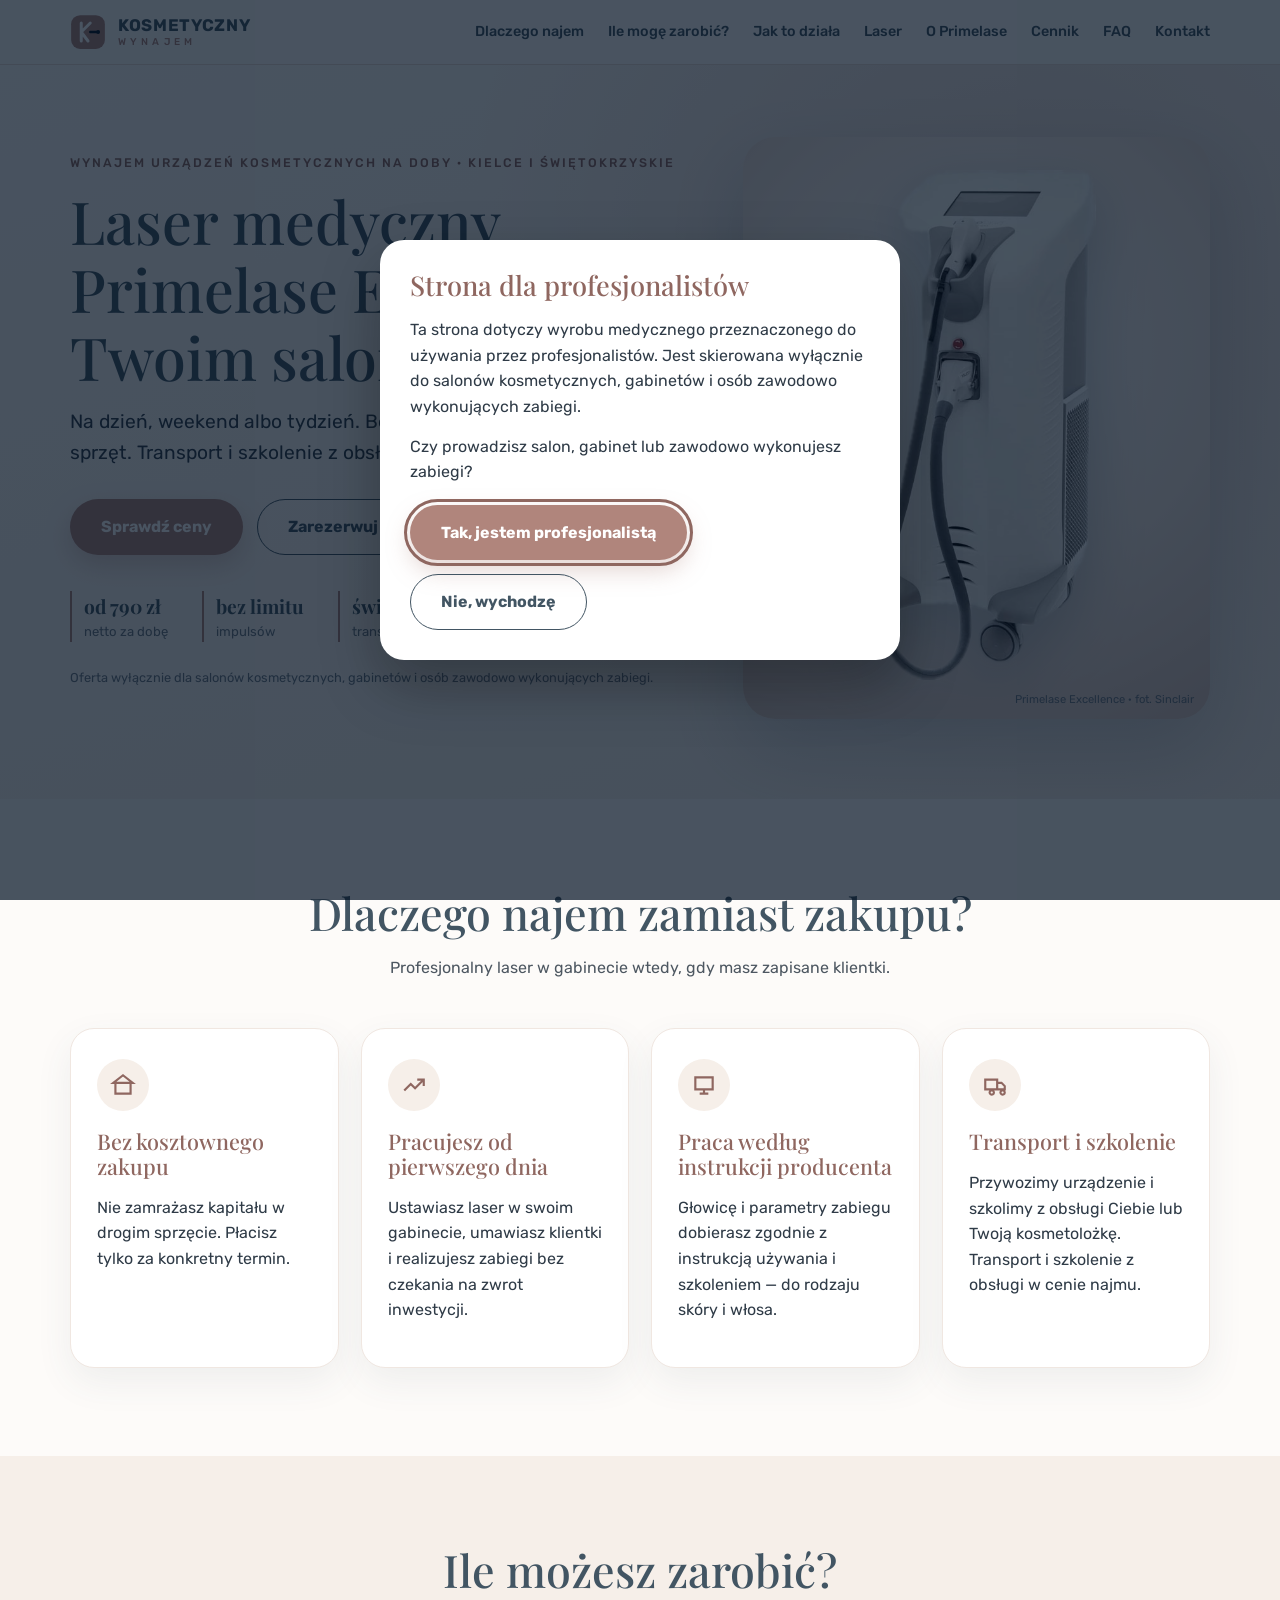
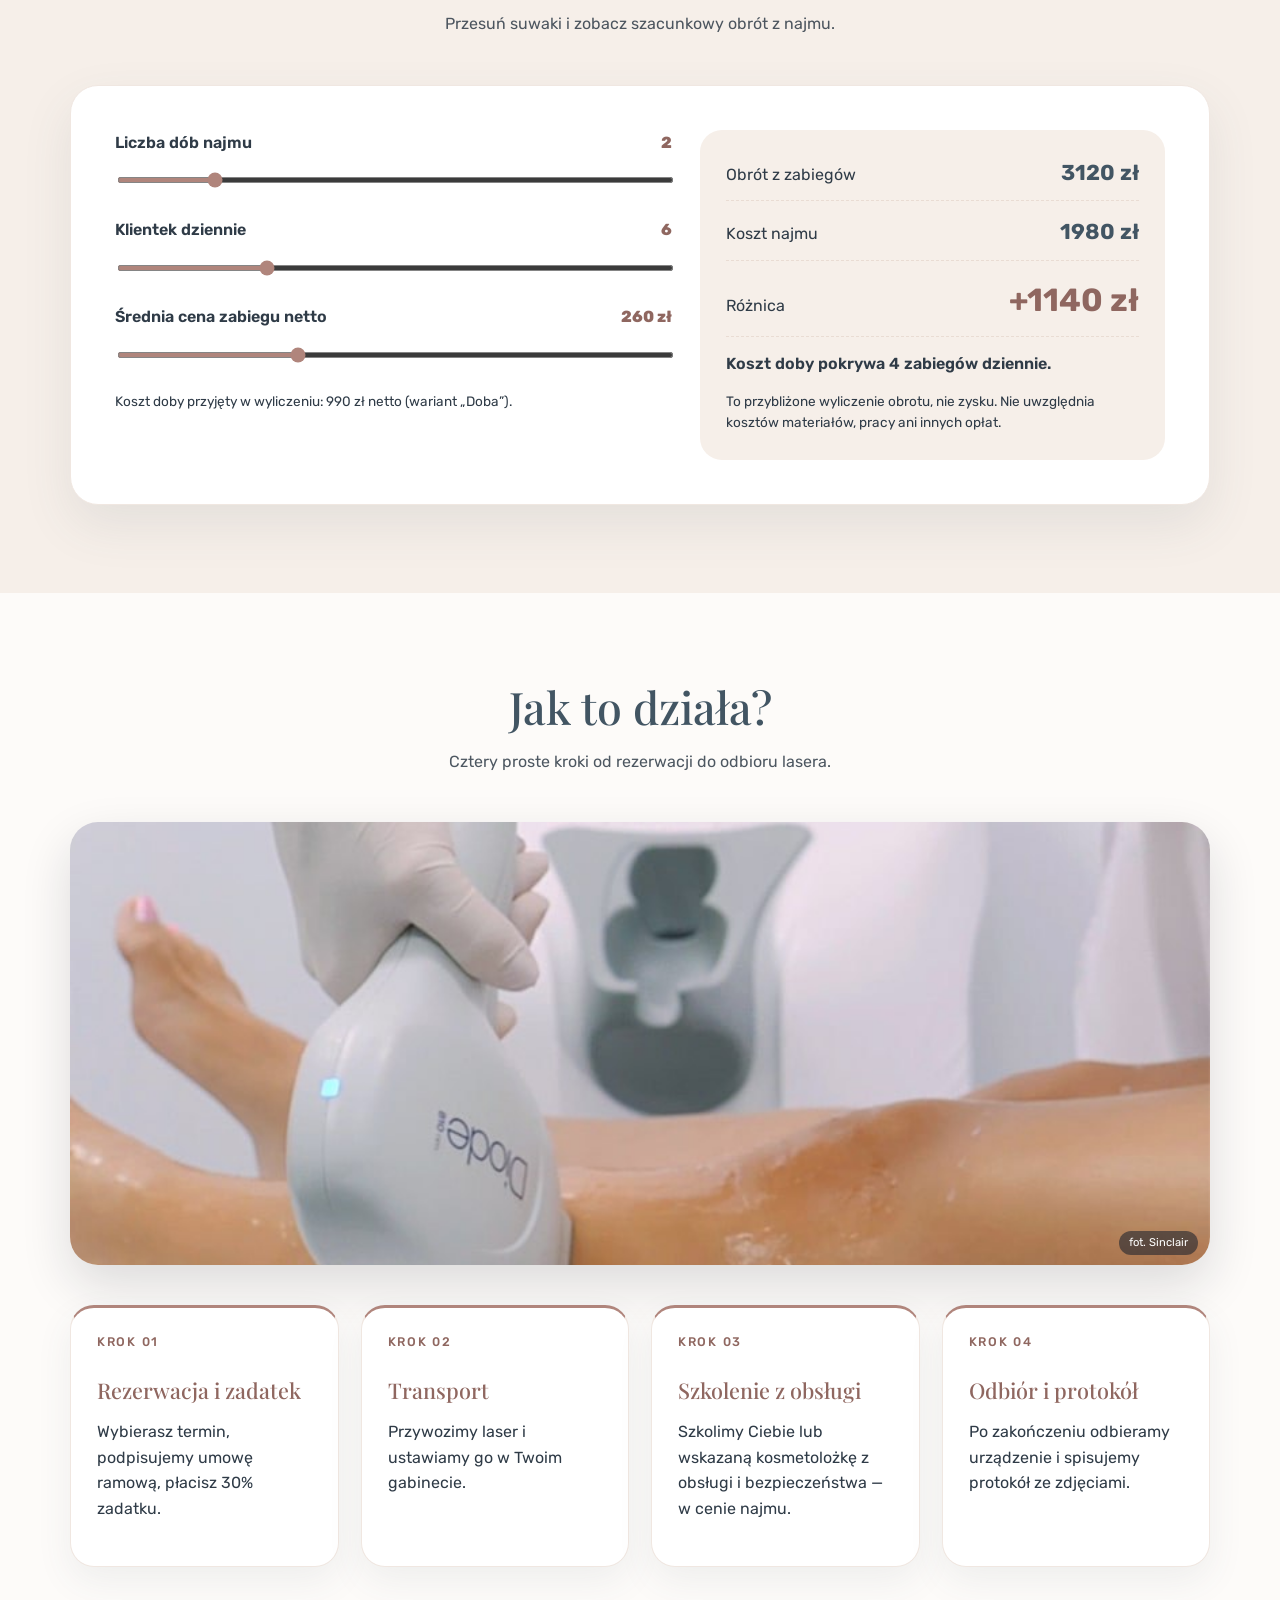
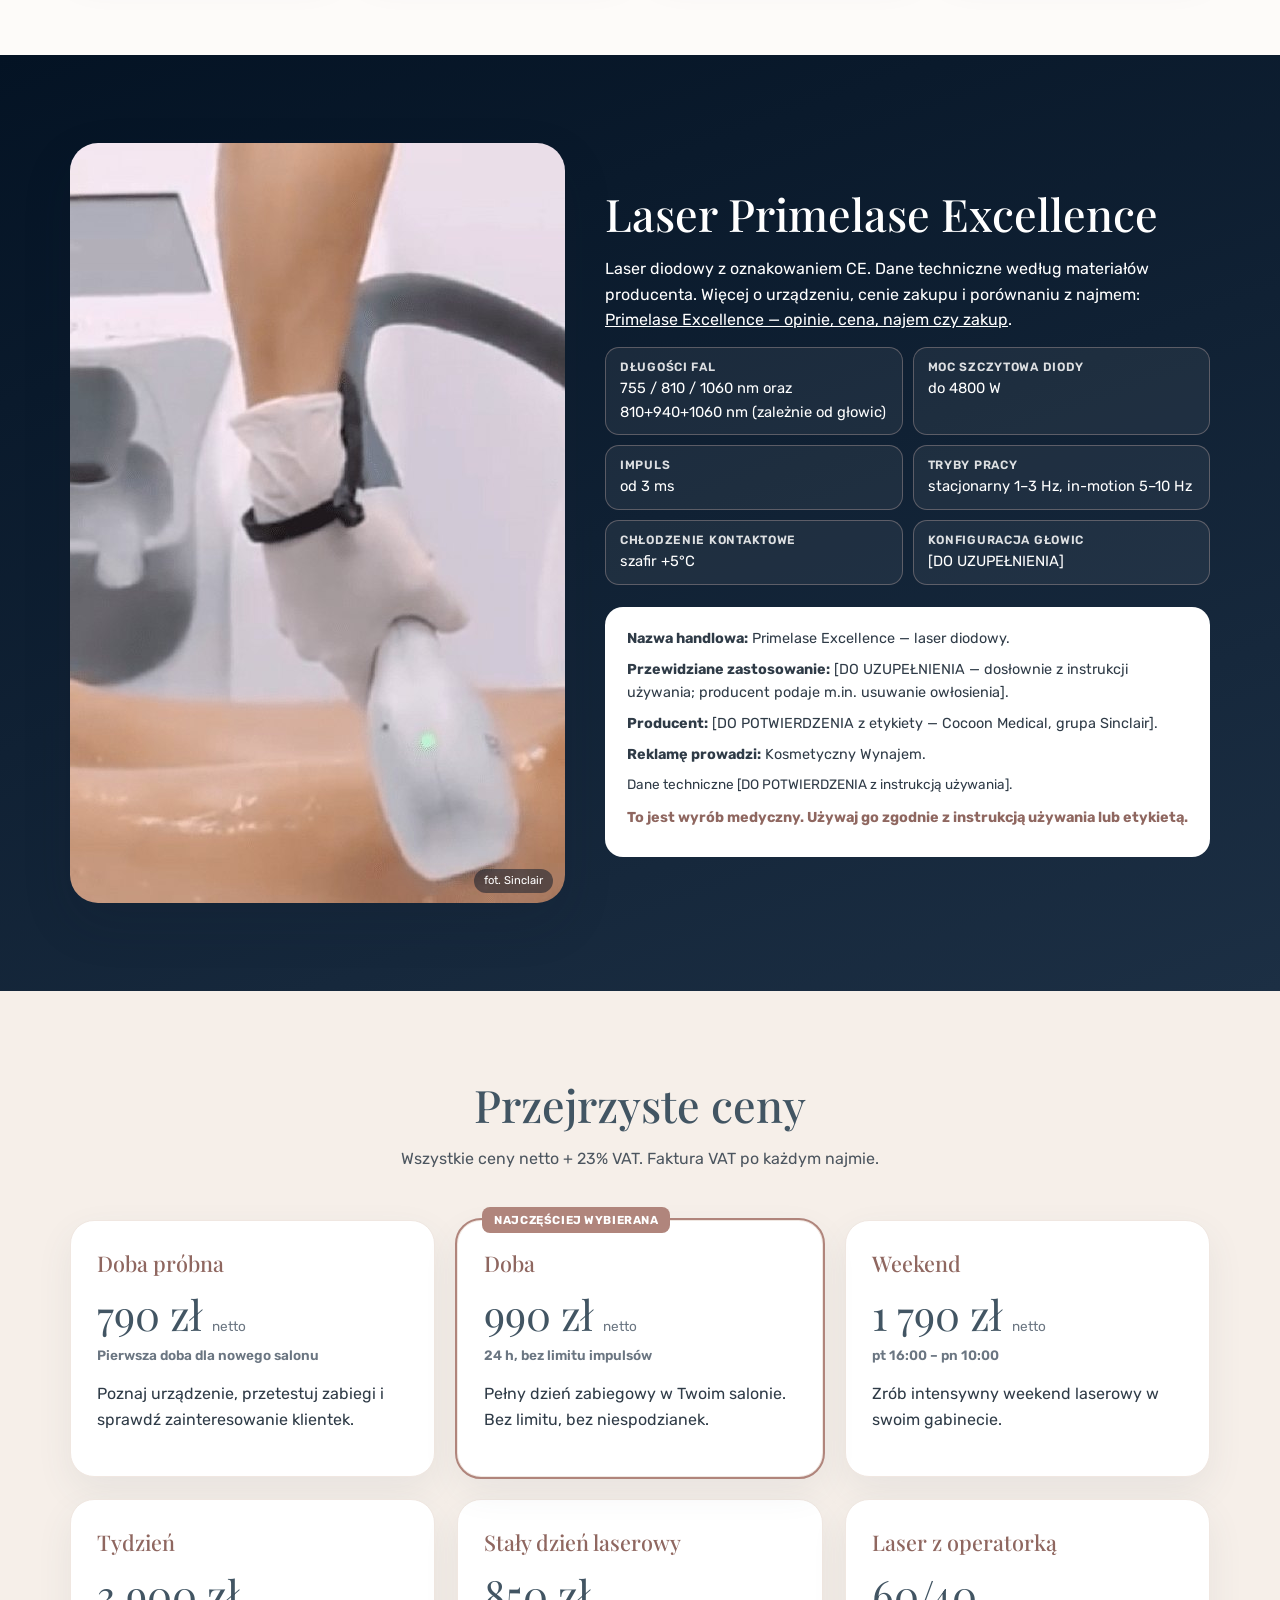
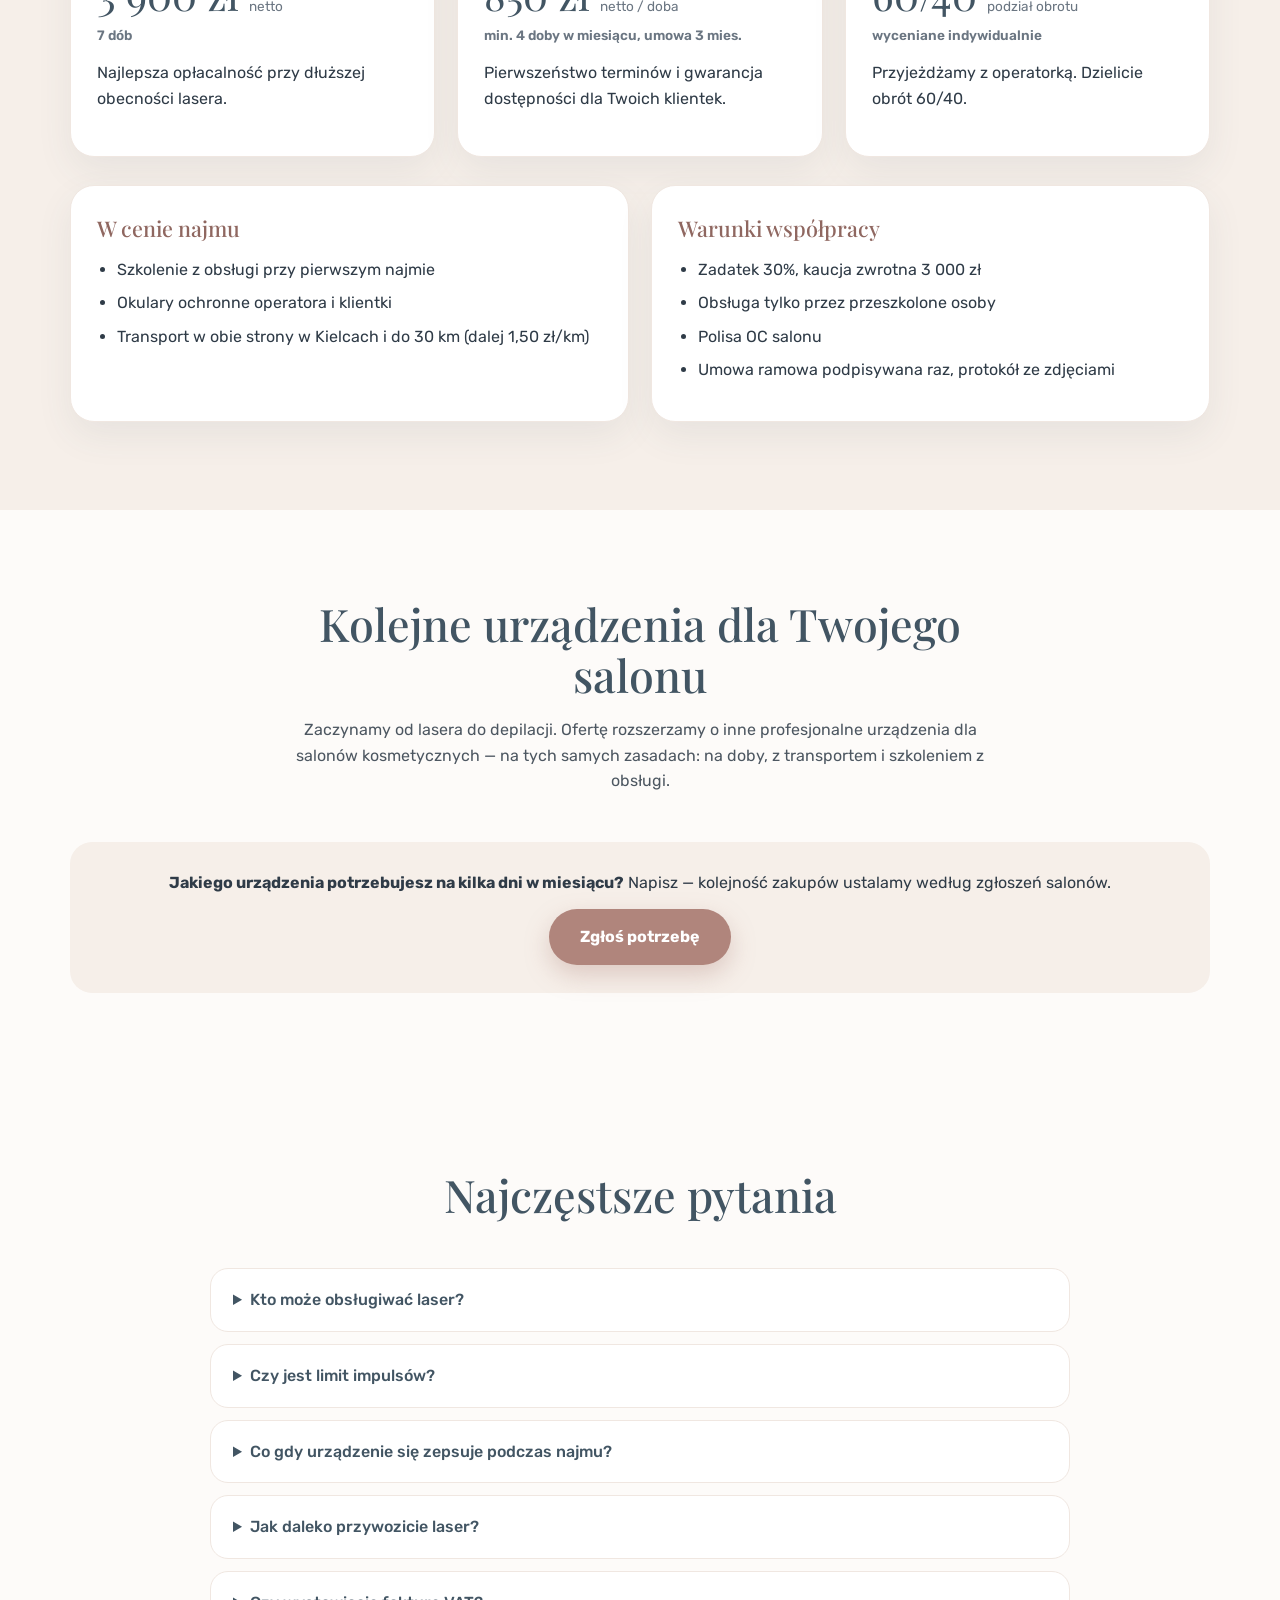
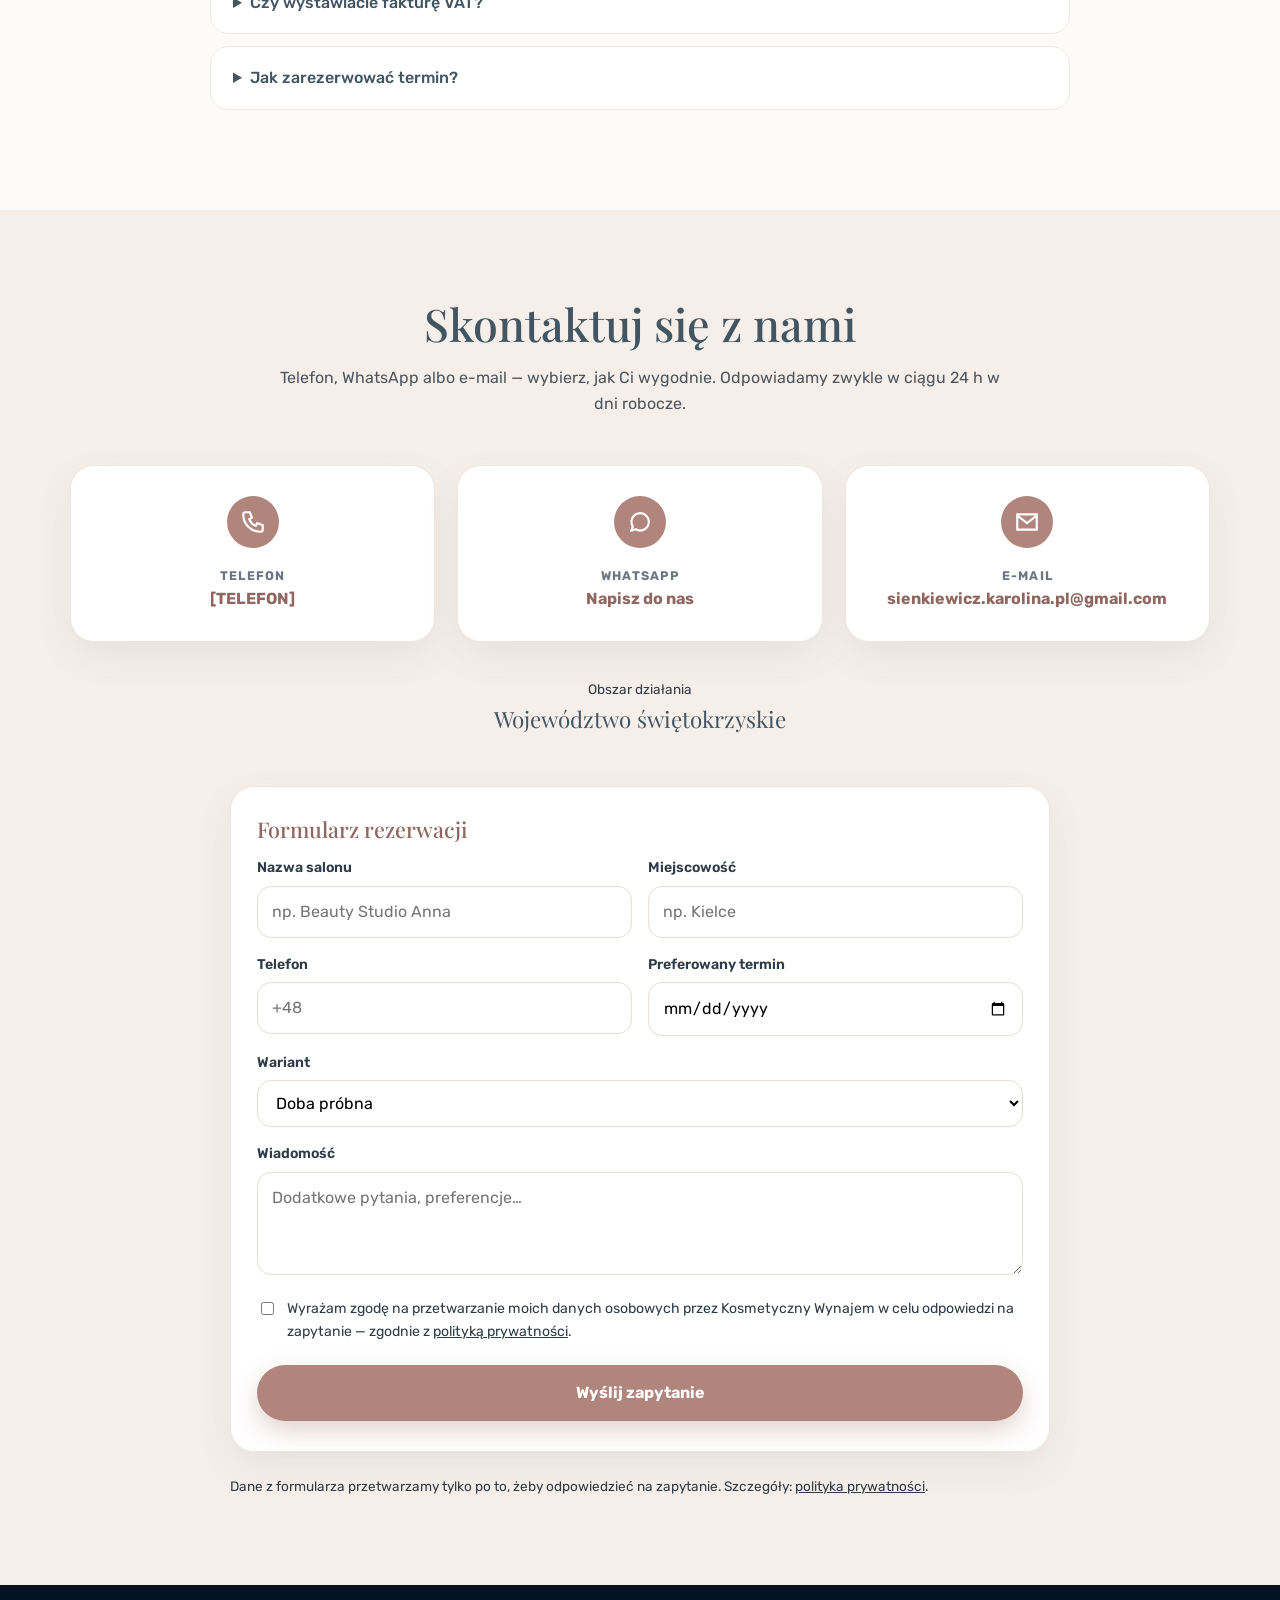
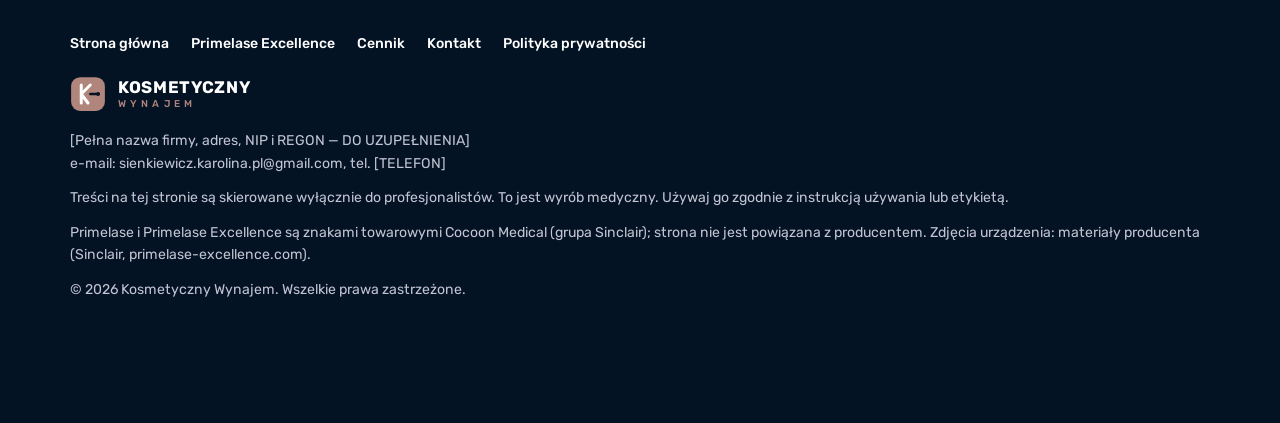
==== index.html @ 7aeb3af4 "Szata w palecie producenta (róż-taupe, łupek, granat, piasek), Playfair Display + Rubik, jasny nagłó" ====
<!doctype html>
<html lang="pl">
<head>
  <meta name="robots" content="noindex, nofollow">
  <meta charset="utf-8">
  <meta name="viewport" content="width=device-width, initial-scale=1">
  <title>Wynajem lasera do depilacji Kielce – Primelase Excellence na doby | Kosmetyczny Wynajem</title>
  <meta name="description" content="Wynajem lasera do depilacji Primelase Excellence dla salonów kosmetycznych i gabinetów. Oferta dla profesjonalistów. Transport i szkolenie z obsługi w cenie najmu.">
  <meta property="og:title" content="Kosmetyczny Wynajem – laser diodowy Primelase Excellence w Twoim salonie">
  <meta property="og:description" content="Najem na doby lasera diodowego Primelase Excellence dla salonów i gabinetów. Bez kosztownej inwestycji w sprzęt. Transport i szkolenie z obsługi w cenie najmu.">
  <meta property="og:type" content="website">
  <meta property="og:locale" content="pl_PL">
  <meta property="og:image" content="https://andrzejkawalec.github.io/luvene-laser-wzor/img/primelase-zabieg-nogi.jpg">
  <meta name="theme-color" content="#fdfbf9">
  <link rel="canonical" href="https://andrzejkawalec.github.io/luvene-laser-wzor/">
  <link rel="icon" href="favicon.svg" type="image/svg+xml">
  <link rel="manifest" href="manifest.webmanifest">
  <meta property="og:url" content="https://andrzejkawalec.github.io/luvene-laser-wzor/">
  <meta name="twitter:card" content="summary_large_image">
  <link rel="preconnect" href="https://fonts.googleapis.com">
  <link rel="preconnect" href="https://fonts.gstatic.com" crossorigin>
  <link href="https://fonts.googleapis.com/css2?family=Playfair+Display:wght@500;600&family=Rubik:wght@400;500;600&display=swap" rel="stylesheet" media="print" onload="this.media='all'">
  <noscript><link href="https://fonts.googleapis.com/css2?family=Playfair+Display:wght@500;600&family=Rubik:wght@400;500;600&display=swap" rel="stylesheet"></noscript>
  <link rel="preload" as="image" href="img/primelase-urzadzenie.webp" fetchpriority="high">
  <script type="application/ld+json">
  {
    "@context": "https://schema.org",
    "@graph": [
      {
        "@type": "LocalBusiness",
        "@id": "https://andrzejkawalec.github.io/luvene-laser-wzor/#firma",
        "name": "Kosmetyczny Wynajem",
        "description": "Wynajem na doby profesjonalnych urządzeń dla salonów kosmetycznych: laser diodowy Primelase Excellence. Transport i szkolenie z obsługi w cenie najmu.",
        "email": "sienkiewicz.karolina.pl@gmail.com",
        "telephone": "+48 [TELEFON]",
        "areaServed": [{"@type": "AdministrativeArea", "name": "województwo świętokrzyskie"}, {"@type": "City", "name": "Kielce"}],
        "priceRange": "790–3900 zł netto",
        "url": "https://andrzejkawalec.github.io/luvene-laser-wzor/"
      },
      {
        "@type": "FAQPage",
        "mainEntity": [
          {"@type": "Question", "name": "Kto może obsługiwać laser?", "acceptedAnswer": {"@type": "Answer", "text": "Laser obsługują wyłącznie osoby przeszkolone, zgodnie z wymaganiami instrukcji używania producenta. Szkolenie z obsługi zapewniamy w cenie najmu."}},
          {"@type": "Question", "name": "Czy jest limit impulsów?", "acceptedAnswer": {"@type": "Answer", "text": "Nie. Doba i tydzień to najem bez limitu impulsów."}},
          {"@type": "Question", "name": "Jak daleko przywozicie laser?", "acceptedAnswer": {"@type": "Answer", "text": "Działamy w całym województwie świętokrzyskim. Transport w Kielcach i do 30 km jest w cenie, dalej doliczamy 1,50 zł/km."}},
          {"@type": "Question", "name": "Czy wystawiacie fakturę VAT?", "acceptedAnswer": {"@type": "Answer", "text": "Tak, po każdym najmie wystawiamy fakturę VAT na dane salonu lub gabinetu."}}
        ]
      }
    ]
  }
  </script>
  <link rel="stylesheet" href="styles.css">
</head>
<body>
<a class="skip-link" href="#start">Przejdź do treści</a>
<div class="bramka" id="bramka" role="dialog" aria-modal="true" aria-labelledby="bramka-tytul">
  <div class="bramka-okno">
    <h2 id="bramka-tytul">Strona dla profesjonalistów</h2>
    <p>Ta strona dotyczy wyrobu medycznego przeznaczonego do używania przez profesjonalistów. Jest skierowana wyłącznie do salonów kosmetycznych, gabinetów i osób zawodowo wykonujących zabiegi.</p>
    <p>Czy prowadzisz salon, gabinet lub zawodowo wykonujesz zabiegi?</p>
    <div class="przyciski" style="justify-content:flex-start; margin-top:20px;">
      <button type="button" class="btn btn-roz" id="bramka-tak">Tak, jestem profesjonalistą</button>
      <a class="btn btn-kontur" href="https://www.google.pl/">Nie, wychodzę</a>
    </div>
  </div>
</div>

<svg width="0" height="0" style="position:absolute" aria-hidden="true">
  <symbol id="znak" viewBox="0 0 48 48"><rect x="1.5" y="1.5" width="45" height="45" rx="12" fill="#b0857c"/><path d="M15 12v24M15 24l12-12M15 24l9 12" fill="none" stroke="#fff" stroke-width="4" stroke-linecap="round" stroke-linejoin="round"/><path d="M27 24h9" stroke="#041324" stroke-width="3.2" stroke-linecap="round"/><circle cx="37.5" cy="24" r="2.6" fill="#041324"/></symbol>
</svg>

<header>
  <div class="kontener nav">
    <a href="#start" class="logo"><svg><use href="#znak"/></svg><span class="logo-tekst">KOSMETYCZNY<small>WYNAJEM</small></span></a>
    <button class="menu-przycisk" type="button" aria-expanded="false" aria-controls="menu-glowne">Menu</button>
    <nav class="nav-linki" id="menu-glowne" aria-label="Menu główne">
      <a href="#dlaczego">Dlaczego najem</a>
      <a href="#kalkulator">Ile mogę zarobić?</a>
      <a href="#jak-dziala">Jak to działa</a>
      <a href="#urzadzenie">Laser</a>
      <a href="primelase-excellence.html">O Primelase</a>
      <a href="#cennik">Cennik</a>
      <a href="#faq">FAQ</a>
      <a href="#kontakt">Kontakt</a>
    </nav>
  </div>
</header>

<main>
  <!-- 1. HERO -->
  <section class="hero" id="start">
    <div class="kontener hero-uklad">
      <div>
        <p class="nadtytul">Wynajem urządzeń kosmetycznych na doby · Kielce i świętokrzyskie</p>
        <h1>Laser medyczny Primelase Excellence w Twoim salonie</h1>
        <p class="lead">Na dzień, weekend albo tydzień. Bez kosztownej inwestycji w sprzęt. Transport i szkolenie z obsługi w cenie najmu.</p>
        <div class="przyciski">
          <a href="#cennik" class="btn btn-bialy">Sprawdź ceny</a>
          <a href="#kontakt" class="btn btn-kontur">Zarezerwuj termin</a>
        </div>
        <ul class="hero-fakty">
          <li><strong>od 790 zł</strong>netto za dobę</li>
          <li><strong>bez limitu</strong>impulsów</li>
          <li><strong>świętokrzyskie</strong>transport w cenie</li>
        </ul>
        <p class="dla-kogo">Oferta wyłącznie dla salonów kosmetycznych, gabinetów i osób zawodowo wykonujących zabiegi.</p>
      </div>
      <figure class="hero-laser">
        <img src="img/primelase-urzadzenie.webp" alt="Laser diodowy Primelase Excellence — urządzenie z ekranem dotykowym i głowicą zabiegową" width="394" height="818" fetchpriority="high">
        <figcaption>Primelase Excellence · fot. Sinclair</figcaption>
      </figure>
    </div>
  </section>

  <!-- 2. DLACZEGO NAJEM -->
  <section id="dlaczego">
    <div class="kontener">
      <div class="naglowek-sekcji">
        <h2>Dlaczego najem zamiast zakupu?</h2>
        <p>Profesjonalny laser w gabinecie wtedy, gdy masz zapisane klientki.</p>
      </div>
      <div class="siatka siatka-4">
        <article class="kafel">
          <div class="ikona"><svg viewBox="0 0 24 24" fill="none" stroke="currentColor" stroke-width="2"><path d="M3 10h18M5 10V20h14V10M12 3 3 10h18Z"/></svg></div>
          <h3>Bez kosztownego zakupu</h3>
          <p>Nie zamrażasz kapitału w drogim sprzęcie. Płacisz tylko za konkretny termin.</p>
        </article>
        <article class="kafel">
          <div class="ikona"><svg viewBox="0 0 24 24" fill="none" stroke="currentColor" stroke-width="2"><path d="M3 17l6-6 4 4 8-8M15 7h6v6"/></svg></div>
          <h3>Pracujesz od pierwszego dnia</h3>
          <p>Ustawiasz laser w swoim gabinecie, umawiasz klientki i realizujesz zabiegi bez czekania na zwrot inwestycji.</p>
        </article>
        <article class="kafel">
          <div class="ikona"><svg viewBox="0 0 24 24" fill="none" stroke="currentColor" stroke-width="2"><path d="M4 5h16v11H4zM8 20h8M12 16v4"/></svg></div>
          <h3>Praca według instrukcji producenta</h3>
          <p>Głowicę i parametry zabiegu dobierasz zgodnie z instrukcją używania i szkoleniem — do rodzaju skóry i włosa.</p>
        </article>
        <article class="kafel">
          <div class="ikona"><svg viewBox="0 0 24 24" fill="none" stroke="currentColor" stroke-width="2"><path d="M3 7h11v9H3zM14 10h4l3 3v3h-7M7 19a2 2 0 1 0 0-.1M17 19a2 2 0 1 0 0-.1"/></svg></div>
          <h3>Transport i szkolenie</h3>
          <p>Przywozimy urządzenie i szkolimy z obsługi Ciebie lub Twoją kosmetolożkę. Transport i szkolenie z obsługi w cenie najmu.</p>
        </article>
      </div>
    </div>
  </section>

  <!-- 3. KALKULATOR -->
  <section class="roz-jasne" id="kalkulator">
    <div class="kontener">
      <div class="naglowek-sekcji">
        <h2>Ile możesz zarobić?</h2>
        <p>Przesuń suwaki i zobacz szacunkowy obrót z najmu.</p>
      </div>
      <div class="kalkulator">
        <div>
          <div class="suwak">
            <label for="dni">Liczba dób najmu <output id="dni-wartosc" for="dni">2</output></label>
            <input type="range" id="dni" min="1" max="7" step="1" value="2">
          </div>
          <div class="suwak">
            <label for="klientki">Klientek dziennie <output id="klientki-wartosc" for="klientki">6</output></label>
            <input type="range" id="klientki" min="1" max="20" step="1" value="6">
          </div>
          <div class="suwak">
            <label for="cena">Średnia cena zabiegu netto <output id="cena-wartosc" for="cena">259 zł</output></label>
            <input type="range" id="cena" min="100" max="600" step="10" value="260">
          </div>
          <p class="maly">Koszt doby przyjęty w wyliczeniu: 990 zł netto (wariant „Doba”).</p>
        </div>
        <div class="wyniki" aria-live="polite">
          <div class="wynik"><span>Obrót z zabiegów</span><strong id="w-obrot">—</strong></div>
          <div class="wynik"><span>Koszt najmu</span><strong id="w-koszt">—</strong></div>
          <div class="wynik wynik-glowny"><span>Różnica</span><strong id="w-roznica">—</strong></div>
          <p id="w-prog" style="font-weight:600; margin:0;"></p>
          <p class="maly" style="margin:0;">To przybliżone wyliczenie obrotu, nie zysku. Nie uwzględnia kosztów materiałów, pracy ani innych opłat.</p>
        </div>
      </div>
    </div>
  </section>

  <!-- 4. JAK TO DZIAŁA -->
  <section id="jak-dziala">
    <div class="kontener">
      <div class="naglowek-sekcji">
        <h2>Jak to działa?</h2>
        <p>Cztery proste kroki od rezerwacji do odbioru lasera.</p>
      </div>
      <figure class="zdjecie-pasek"><img src="img/primelase-glowica-nogi.jpg" alt="Głowica lasera Primelase Excellence podczas zabiegu na nodze" width="841" height="443" loading="lazy"><figcaption class="podpis">fot. Sinclair</figcaption></figure>
      <div class="siatka siatka-4">
        <div class="kafel krok"><span class="krok-nr">01</span><h3>Rezerwacja i zadatek</h3><p>Wybierasz termin, podpisujemy umowę ramową, płacisz 30% zadatku.</p></div>
        <div class="kafel krok"><span class="krok-nr">02</span><h3>Transport</h3><p>Przywozimy laser i ustawiamy go w Twoim gabinecie.</p></div>
        <div class="kafel krok"><span class="krok-nr">03</span><h3>Szkolenie z obsługi</h3><p>Szkolimy Ciebie lub wskazaną kosmetolożkę z obsługi i bezpieczeństwa — w cenie najmu.</p></div>
        <div class="kafel krok"><span class="krok-nr">04</span><h3>Odbiór i protokół</h3><p>Po zakończeniu odbieramy urządzenie i spisujemy protokół ze zdjęciami.</p></div>
      </div>
    </div>
  </section>

  <!-- 5. URZĄDZENIE -->
  <section class="granat" id="urzadzenie">
    <div class="kontener urzadzenie">
      <figure class="zdjecie-pasek" style="margin:0;"><img src="img/primelase-zabieg-nogi.jpg" alt="Zabieg głowicą lasera Primelase Excellence, w tle urządzenie" width="960" height="760" loading="lazy" style="aspect-ratio:960/760;"><figcaption class="podpis">fot. Sinclair</figcaption></figure>
      <div>
        <h2>Laser Primelase Excellence</h2>
        <p>Laser diodowy z oznakowaniem CE. Dane techniczne według materiałów producenta. Więcej o urządzeniu, cenie zakupu i porównaniu z najmem: <a href="primelase-excellence.html">Primelase Excellence — opinie, cena, najem czy zakup</a>.</p>
        <ul class="cechy">
          <li><strong>Długości fal</strong>755 / 810 / 1060 nm oraz 810+940+1060 nm (zależnie od głowic)</li>
          <li><strong>Moc szczytowa diody</strong>do 4800 W</li>
          <li><strong>Impuls</strong>od 3 ms</li>
          <li><strong>Tryby pracy</strong>stacjonarny 1–3 Hz, in-motion 5–10 Hz</li>
          <li><strong>Chłodzenie kontaktowe</strong>szafir +5°C</li>
          <li><strong>Konfiguracja głowic</strong>[DO UZUPEŁNIENIA]</li>
        </ul>
        <div class="info-wyrob">
          <p><strong>Nazwa handlowa:</strong> Primelase Excellence — laser diodowy.</p>
          <p><strong>Przewidziane zastosowanie:</strong> [DO UZUPEŁNIENIA — dosłownie z instrukcji używania; producent podaje m.in. usuwanie owłosienia].</p>
          <p><strong>Producent:</strong> [DO POTWIERDZENIA z etykiety — Cocoon Medical, grupa Sinclair].</p>
          <p><strong>Reklamę prowadzi:</strong> Kosmetyczny Wynajem.</p>
          <p class="maly">Dane techniczne [DO POTWIERDZENIA z instrukcją używania].</p>
          <p class="ostrzezenie">To jest wyrób medyczny. Używaj go zgodnie z instrukcją używania lub etykietą.</p>
        </div>
      </div>
    </div>
  </section>

  <!-- 6. CENNIK -->
  <section class="roz-jasne" id="cennik">
    <div class="kontener">
      <div class="naglowek-sekcji">
        <h2>Przejrzyste ceny</h2>
        <p>Wszystkie ceny netto + 23% VAT. Faktura VAT po każdym najmie.</p>
      </div>
      <div class="siatka siatka-3">
        <div class="kafel">
          <h3>Doba próbna</h3>
          <div class="cena">790 zł <small>netto</small></div>
          <p class="podtytul">Pierwsza doba dla nowego salonu</p>
          <p>Poznaj urządzenie, przetestuj zabiegi i sprawdź zainteresowanie klientek.</p>
        </div>
        <div class="kafel wyrozniony">
          <span class="odznaka">Najczęściej wybierana</span>
          <h3>Doba</h3>
          <div class="cena">990 zł <small>netto</small></div>
          <p class="podtytul">24 h, bez limitu impulsów</p>
          <p>Pełny dzień zabiegowy w Twoim salonie. Bez limitu, bez niespodzianek.</p>
        </div>
        <div class="kafel">
          <h3>Weekend</h3>
          <div class="cena">1 790 zł <small>netto</small></div>
          <p class="podtytul">pt 16:00 – pn 10:00</p>
          <p>Zrób intensywny weekend laserowy w swoim gabinecie.</p>
        </div>
        <div class="kafel">
          <h3>Tydzień</h3>
          <div class="cena">3 900 zł <small>netto</small></div>
          <p class="podtytul">7 dób</p>
          <p>Najlepsza opłacalność przy dłuższej obecności lasera.</p>
        </div>
        <div class="kafel">
          <h3>Stały dzień laserowy</h3>
          <div class="cena">850 zł <small>netto / doba</small></div>
          <p class="podtytul">min. 4 doby w miesiącu, umowa 3 mies.</p>
          <p>Pierwszeństwo terminów i gwarancja dostępności dla Twoich klientek.</p>
        </div>
        <div class="kafel">
          <h3>Laser z operatorką</h3>
          <div class="cena">60/40 <small>podział obrotu</small></div>
          <p class="podtytul">wyceniane indywidualnie</p>
          <p>Przyjeżdżamy z operatorką. Dzielicie obrót 60/40.</p>
        </div>
      </div>
      <div class="siatka siatka-2" style="margin-top:28px;">
        <div class="kafel">
          <h3>W cenie najmu</h3>
          <ul class="lista">
            <li>Szkolenie z obsługi przy pierwszym najmie</li>
            <li>Okulary ochronne operatora i klientki</li>
            <li>Transport w obie strony w Kielcach i do 30 km (dalej 1,50 zł/km)</li>
          </ul>
        </div>
        <div class="kafel">
          <h3>Warunki współpracy</h3>
          <ul class="lista">
            <li>Zadatek 30%, kaucja zwrotna 3 000 zł</li>
            <li>Obsługa tylko przez przeszkolone osoby</li>
            <li>Polisa OC salonu</li>
            <li>Umowa ramowa podpisywana raz, protokół ze zdjęciami</li>
          </ul>
        </div>
      </div>
    </div>
  </section>

  <!-- 6b. KOLEJNE URZĄDZENIA -->
  <section id="rozwoj" aria-labelledby="rozwoj-tytul">
    <div class="kontener">
      <div class="naglowek-sekcji">
        <h2 id="rozwoj-tytul">Kolejne urządzenia dla Twojego salonu</h2>
        <p>Zaczynamy od lasera do depilacji. Ofertę rozszerzamy o inne profesjonalne urządzenia dla salonów kosmetycznych — na tych samych zasadach: na doby, z transportem i szkoleniem z obsługi.</p>
      </div>
      <div class="cta-pasek">
        <p><strong>Jakiego urządzenia potrzebujesz na kilka dni w miesiącu?</strong> Napisz — kolejność zakupów ustalamy według zgłoszeń salonów.</p>
        <a href="#kontakt" class="btn btn-roz">Zgłoś potrzebę</a>
      </div>
    </div>
  </section>

  <!-- 7. FAQ -->
  <section id="faq">
    <div class="kontener" style="max-width:860px;">
      <div class="naglowek-sekcji"><h2>Najczęstsze pytania</h2></div>
      <details>
        <summary>Kto może obsługiwać laser?</summary>
        <p>Laser obsługują wyłącznie osoby przeszkolone, zgodnie z wymaganiami instrukcji używania producenta. Szkolenie z obsługi zapewniamy w cenie najmu.</p>
      </details>
      <details>
        <summary>Czy jest limit impulsów?</summary>
        <p>Nie. Doba i tydzień to najem bez limitu impulsów.</p>
      </details>
      <details>
        <summary>Co gdy urządzenie się zepsuje podczas najmu?</summary>
        <p>Dostarczamy laser zamienny lub zwracamy czynsz za niewykorzystaną dobę.</p>
      </details>
      <details>
        <summary>Jak daleko przywozicie laser?</summary>
        <p>Działamy w całym województwie świętokrzyskim. Transport w Kielcach i do 30 km jest w cenie, dalej doliczamy 1,50 zł/km.</p>
      </details>
      <details>
        <summary>Czy wystawiacie fakturę VAT?</summary>
        <p>Tak, po każdym najmie wystawiamy fakturę VAT na dane salonu lub gabinetu.</p>
      </details>
      <details>
        <summary>Jak zarezerwować termin?</summary>
        <p>Napisz przez formularz, zadzwoń lub wyślij e-mail. Ustalimy dostępność, podpiszemy umowę ramową, wpłacasz zadatek 30%.</p>
      </details>
    </div>
  </section>

  <!-- 8. KONTAKT -->
  <section class="roz-jasne" id="kontakt">
    <div class="kontener">
      <div class="naglowek-sekcji">
        <h2>Skontaktuj się z nami</h2>
        <p>Telefon, WhatsApp albo e-mail — wybierz, jak Ci wygodnie. Odpowiadamy zwykle w ciągu 24 h w dni robocze.</p>
      </div>
      <div class="siatka siatka-3">
        <a class="kafel kontakt-kafel" href="tel:+48[TELEFON]">
          <div class="ikona"><svg viewBox="0 0 24 24" fill="none" stroke="currentColor" stroke-width="2"><path d="M5 3h4l2 5-2.5 1.5a11 11 0 0 0 6 6L16 13l5 2v4a2 2 0 0 1-2 2A16 16 0 0 1 3 5a2 2 0 0 1 2-2"/></svg></div>
          <div class="etykieta">TELEFON</div>
          <div class="wartosc">[TELEFON]</div>
        </a>
        <a class="kafel kontakt-kafel" href="https://wa.me/48[TELEFON]">
          <div class="ikona"><svg viewBox="0 0 24 24" fill="none" stroke="currentColor" stroke-width="2"><path d="M4 20l1.3-4A8 8 0 1 1 8 18.7Z"/></svg></div>
          <div class="etykieta">WHATSAPP</div>
          <div class="wartosc">Napisz do nas</div>
        </a>
        <a class="kafel kontakt-kafel" href="mailto:sienkiewicz.karolina.pl@gmail.com">
          <div class="ikona"><svg viewBox="0 0 24 24" fill="none" stroke="currentColor" stroke-width="2"><path d="M3 5h18v14H3zM3 6l9 7 9-7"/></svg></div>
          <div class="etykieta">E-MAIL</div>
          <div class="wartosc">sienkiewicz.karolina.pl@gmail.com</div>
        </a>
      </div>
      <div class="obszar"><span class="maly">Obszar działania</span><strong>Województwo świętokrzyskie</strong></div>

      <div class="kafel" style="max-width:820px; margin-inline:auto;">
        <h3>Formularz rezerwacji</h3>
        <form id="formularz-rezerwacji" action="#kontakt" method="post" data-email="sienkiewicz.karolina.pl@gmail.com">
          <div class="pola">
            <div><label for="salon">Nazwa salonu</label><input type="text" id="salon" name="salon" placeholder="np. Beauty Studio Anna" required></div>
            <div><label for="miejscowosc">Miejscowość</label><input type="text" id="miejscowosc" name="miejscowosc" placeholder="np. Kielce" required></div>
            <div><label for="telefon">Telefon</label><input type="tel" id="telefon" name="telefon" placeholder="+48" required></div>
            <div><label for="termin">Preferowany termin</label><input type="date" id="termin" name="termin" required></div>
          </div>
          <div style="margin-bottom:16px;">
            <label for="wariant">Wariant</label>
            <select id="wariant" name="wariant">
              <option>Doba próbna</option>
              <option>Doba</option>
              <option>Weekend</option>
              <option>Tydzień</option>
              <option>Stały dzień laserowy</option>
              <option>Laser z operatorką</option>
            </select>
          </div>
          <div>
            <label for="wiadomosc">Wiadomość</label>
            <textarea id="wiadomosc" name="wiadomosc" rows="3" placeholder="Dodatkowe pytania, preferencje…"></textarea>
          </div>
          <div class="zgoda">
            <input type="checkbox" id="rodo" name="rodo" required>
            <label for="rodo" style="font-weight:400;">Wyrażam zgodę na przetwarzanie moich danych osobowych przez Kosmetyczny Wynajem w celu odpowiedzi na zapytanie — zgodnie z <a href="polityka-prywatnosci.html">polityką prywatności</a>.</label>
          </div>
          <button type="submit" class="btn btn-roz" style="width:100%;">Wyślij zapytanie</button>
        </form>
      </div>

      <p class="maly" style="max-width:820px; margin:24px auto 0;">Dane z formularza przetwarzamy tylko po to, żeby odpowiedzieć na zapytanie. Szczegóły: <a href="polityka-prywatnosci.html">polityka prywatności</a>.</p>
    </div>
  </section>
</main>

<footer>
  <div class="kontener">
    <ul class="stopka-nav"><li><a href="index.html">Strona główna</a></li><li><a href="primelase-excellence.html">Primelase Excellence</a></li><li><a href="index.html#cennik">Cennik</a></li><li><a href="index.html#kontakt">Kontakt</a></li><li><a href="polityka-prywatnosci.html">Polityka prywatności</a></li></ul>
    <a href="#start" class="logo"><svg><use href="#znak"/></svg><span class="logo-tekst">KOSMETYCZNY<small>WYNAJEM</small></span></a>
    <p>[Pełna nazwa firmy, adres, NIP i REGON — DO UZUPEŁNIENIA]<br>e-mail: sienkiewicz.karolina.pl@gmail.com, tel. [TELEFON]</p>
    <p>Treści na tej stronie są skierowane wyłącznie do profesjonalistów. To jest wyrób medyczny. Używaj go zgodnie z instrukcją używania lub etykietą.</p>
    <p>Primelase i Primelase Excellence są znakami towarowymi Cocoon Medical (grupa Sinclair); strona nie jest powiązana z producentem. Zdjęcia urządzenia: materiały producenta (Sinclair, primelase-excellence.com).</p>
    <p>© 2026 Kosmetyczny Wynajem. Wszelkie prawa zastrzeżone.</p>
  </div>
</footer>

<a href="#kontakt" class="btn btn-roz rezerwacja-mobile">Zarezerwuj termin</a>

<script src="app.js" defer></script>
</body>
</html>
---- styles.css ----
:root {
  --roz: #b0857c;        /* akcent: róż-taupe producenta */
  --roz-jasny: #d0b4ae;  /* jasny róż */
  --roz-ciemny: #8f6760; /* akcent ciemniejszy (kontrast AA na bieli) */
  --sliwka: #041324;     /* granat producenta: stopka, sekcja urządzenia */
  --lupek: #425563;      /* łupek: tekst nagłówków */
  --tekst: #2f3b47;
  --szary: #6b7682;
  --tlo: #fdfbf9;        /* ciepła biel */
  --tlo-roz: #f6efe9;    /* piasek jasny */
  --piasek: #e9dcd3;
  --radius: 24px;
}
* { box-sizing: border-box; }
html { scroll-behavior: smooth; }
body { margin: 0; font-family: 'Rubik', system-ui, -apple-system, 'Segoe UI', sans-serif; color: var(--tekst); background: var(--tlo); line-height: 1.6; }
h1, h2, h3 { font-family: 'Playfair Display', Georgia, serif; font-weight: 500; letter-spacing: 0; line-height: 1.15; margin: 0 0 16px; color: var(--lupek); }
.logo-tekst { font-family: 'Rubik', sans-serif; }
h2 { font-size: clamp(2rem, 4vw, 2.8rem); }
h3 { font-size: 1.35rem; }
p { margin: 0 0 14px; }
a { color: inherit; }
img { max-width: 100%; }
.kontener { width: min(1140px, 100% - 32px); margin-inline: auto; }
section { padding: 88px 0; scroll-margin-top: 70px; }
.naglowek-sekcji { text-align: center; max-width: 720px; margin: 0 auto 48px; }
.naglowek-sekcji p { color: inherit; opacity: .85; }
.maly { font-size: .85rem; }

/* Logo: własny znak — promień lasera w rombie */
.logo { display: inline-flex; align-items: center; gap: 12px; text-decoration: none; color: var(--lupek); }
footer .logo, .hero .logo { color: #fff; }
.logo svg { width: 36px; height: 36px; flex: none; }
.logo-tekst { margin: 0; font-size: 1.05rem; font-weight: 700; letter-spacing: .04em; line-height: 1; }
.logo-tekst small { display: block; font-family: 'Rubik', sans-serif; font-size: .62rem; font-weight: 500; letter-spacing: .42em; color: var(--roz); margin-top: 4px; }

/* Nawigacja */
header { position: sticky; top: 0; z-index: 50; background: rgba(253,251,249,.92); backdrop-filter: blur(10px); border-bottom: 1px solid var(--piasek); }
.nav { display: flex; align-items: center; justify-content: space-between; min-height: 64px; position: relative; }
.nav-linki { display: none; gap: 24px; }
.nav-linki a { color: var(--lupek); text-decoration: none; font-weight: 500; font-size: .9rem; }
.nav-linki a:hover { text-decoration: underline; }
.menu-przycisk { background: none; border: 1.5px solid var(--lupek); color: var(--lupek); border-radius: 8px; padding: 6px 12px; font: inherit; font-weight: 600; cursor: pointer; }
.nav-linki.otwarte { display: flex; flex-direction: column; position: absolute; top: 100%; left: -16px; right: -16px; background: var(--tlo); border-bottom: 1px solid var(--piasek); padding: 16px 24px 24px; }
@media (min-width: 900px) { .menu-przycisk { display: none; } .nav-linki { display: flex; } }

/* Hero: ciepła biel i piasek, laser na różowym panelu */
.hero { position: relative; overflow: hidden; color: var(--tekst); padding: 72px 0 80px;
  background: radial-gradient(circle at 80% 30%, rgba(208,180,174,.45) 0%, rgba(208,180,174,0) 50%), linear-gradient(160deg, #fdfbf9 0%, #f6efe9 100%); }
.hero-uklad { display: grid; gap: 40px; grid-template-columns: 1fr; align-items: center; }
@media (min-width: 900px) { .hero-uklad { grid-template-columns: 1.15fr .85fr; } }
@media (max-width: 899px) { .hero-laser img { height: 380px; } }
.nadtytul { font-size: .78rem; font-weight: 500; letter-spacing: .16em; text-transform: uppercase; color: var(--roz-ciemny); }
.hero h1 { font-size: clamp(2.2rem, 4.8vw, 3.7rem); color: var(--lupek); }
.hero .lead { font-size: clamp(1.05rem, 1.8vw, 1.2rem); color: var(--tekst); max-width: 560px; margin-bottom: 30px; }
.hero .przyciski { justify-content: flex-start; }
.hero-fakty { list-style: none; padding: 0; margin: 36px 0 0; display: flex; flex-wrap: wrap; gap: 14px 34px; }
.hero-fakty li { font-size: .82rem; color: var(--szary); border-left: 2px solid var(--roz); padding-left: 12px; }
.hero-fakty strong { display: block; font-family: 'Playfair Display', Georgia, serif; font-size: 1.2rem; color: var(--lupek); }
.hero .dla-kogo { margin-top: 26px; font-size: .8rem; color: var(--szary); }
.hero-laser { margin: 0; position: relative; display: flex; justify-content: center; padding: 28px 20px 34px; border-radius: 32px; background: radial-gradient(circle at 50% 36%, #ffffff 0%, #f1e6e0 55%, #d9c3bb 100%); box-shadow: 0 30px 70px rgba(66,85,99,.18); }
.hero-laser img { height: min(520px, 66vh); width: auto; filter: drop-shadow(0 22px 26px rgba(66,85,99,.28)); }
.hero-laser figcaption { position: absolute; bottom: 10px; right: 16px; font-size: .7rem; color: var(--szary); }
.przyciski { display: flex; flex-wrap: wrap; gap: 14px; justify-content: center; }
.btn { display: inline-block; border: 1.5px solid transparent; border-radius: 999px; padding: 14px 30px; font: inherit; font-weight: 700; text-decoration: none; cursor: pointer; transition: transform .15s, box-shadow .15s; }
.btn:hover { transform: translateY(-2px); }
.btn-bialy { background: var(--roz); color: #fff; box-shadow: 0 10px 24px rgba(176,133,124,.35); }
.btn-bialy:hover, .btn-roz:hover { background: var(--roz-ciemny); }
.btn-kontur { border-color: var(--lupek); color: var(--lupek); background: transparent; }
.roz .btn-kontur, .bramka .btn-kontur { border-color: var(--lupek); color: var(--lupek); }
.btn-roz { background: var(--roz); color: #fff; box-shadow: 0 10px 24px rgba(176,133,124,.35); }
.btn:focus-visible, a:focus-visible, button:focus-visible, input:focus-visible, select:focus-visible, textarea:focus-visible { outline: 3px solid var(--roz-ciemny); outline-offset: 3px; }

/* Sekcje różowe z białymi kafelkami */
.roz { background: var(--tlo-roz); color: var(--tekst); }
.granat { background: linear-gradient(160deg, #041324 0%, #1c2f44 100%); color: #fff; }
.granat h2, .granat h3 { color: #fff; }
.roz-jasne { background: var(--tlo-roz); }
.siatka { display: grid; gap: 22px; grid-template-columns: 1fr; }
@media (min-width: 700px) { .siatka-2 { grid-template-columns: repeat(2, 1fr); } .siatka-3, .siatka-4 { grid-template-columns: repeat(2, 1fr); } }
@media (min-width: 1000px) { .siatka-3 { grid-template-columns: repeat(3, 1fr); } .siatka-4 { grid-template-columns: repeat(4, 1fr); } }
.kafel { background: #fff; color: var(--tekst); border-radius: var(--radius); padding: 30px 26px; box-shadow: 0 14px 36px rgba(66,85,99,.08); border: 1px solid #f0e7e1; }
.kafel h3 { color: var(--roz-ciemny); }
.kafel-szklo { background: rgba(255,255,255,.06); color: #fff; border: 1px solid rgba(143,193,240,.25); box-shadow: none; }
.kafel-szklo h3 { color: #fff; }
.kafel-szklo .ikona { background: rgba(143,193,240,.14); color: var(--roz-jasny); }
.ikona { width: 52px; height: 52px; border-radius: 50%; background: var(--tlo-roz); color: var(--roz-ciemny); display: grid; place-items: center; margin-bottom: 18px; }
.ikona svg { width: 26px; height: 26px; }

/* Kalkulator z suwakami */
.kalkulator { display: grid; gap: 28px; grid-template-columns: 1fr; background: #fff; border-radius: 28px; padding: clamp(22px, 4vw, 44px); box-shadow: 0 20px 50px rgba(66,85,99,.10); border: 1px solid #f0e7e1; }
@media (min-width: 900px) { .kalkulator { grid-template-columns: 1.2fr 1fr; } }
.suwak { margin-bottom: 26px; }
.suwak label { display: flex; justify-content: space-between; font-weight: 600; margin-bottom: 10px; }
.suwak output { color: var(--roz-ciemny); font-weight: 800; }
input[type=range] { width: 100%; accent-color: var(--roz); height: 6px; }
.wyniki { background: var(--tlo-roz); border-radius: 22px; padding: 26px; display: grid; gap: 14px; align-content: start; }
.wynik { display: flex; justify-content: space-between; align-items: baseline; border-bottom: 1px dashed var(--piasek); padding-bottom: 10px; }
.wynik strong { font-size: 1.35rem; color: var(--lupek); }
.wynik-glowny strong { font-size: 2rem; color: var(--roz-ciemny); }

/* Kroki */
.krok { position: relative; padding-top: 70px; }
.krok-nr { position: absolute; top: 24px; left: 26px; font-family: 'Rubik', sans-serif; font-size: .78rem; font-weight: 500; letter-spacing: .14em; color: var(--roz-ciemny); }
.krok-nr::before { content: "KROK "; }
.krok { border-top: 3px solid var(--roz); }
.zdjecie-pasek { margin: 0 0 40px; border-radius: 28px; overflow: hidden; position: relative; box-shadow: 0 20px 50px rgba(20,30,45,.14); }
.zdjecie-pasek img { display: block; width: 100%; aspect-ratio: 21 / 9; object-fit: cover; }
figcaption.podpis { position: absolute; right: 12px; bottom: 10px; font-size: .7rem; color: #fff; background: rgba(20,30,45,.55); padding: 3px 10px; border-radius: 50px; }

/* Urządzenie */
.urzadzenie { display: grid; gap: 40px; grid-template-columns: 1fr; align-items: center; }
@media (min-width: 900px) { .urzadzenie { grid-template-columns: .9fr 1.1fr; } }
.scena { position: relative; margin: 0; aspect-ratio: 4 / 5; max-height: 620px; border-radius: 32px; overflow: hidden; background: radial-gradient(circle at 50% 40%, #ffffff 0%, #e4edf6 50%, #c9d8e8 100%); }
.scena img { position: absolute; left: 50%; bottom: 7%; height: 86%; width: auto; transform: translateX(-50%); filter: drop-shadow(0 20px 26px rgba(20,30,45,.22)); }
.scena::after { content: ""; position: absolute; left: 24%; right: 24%; bottom: 5.5%; height: 4%; border-radius: 50%; background: radial-gradient(ellipse, rgba(20,30,45,.3), rgba(20,30,45,0) 70%); }
.scena figcaption { position: absolute; left: 16px; top: 16px; font-size: .72rem; color: var(--sliwka); background: rgba(255,255,255,.85); padding: 4px 12px; border-radius: 50px; }
.cechy { list-style: none; padding: 0; margin: 0 0 22px; display: grid; gap: 10px; grid-template-columns: 1fr; }
@media (min-width: 560px) { .cechy { grid-template-columns: 1fr 1fr; } }
.cechy li { background: rgba(255,255,255,.06); border: 1px solid rgba(208,180,174,.35); border-radius: 14px; padding: 10px 14px; font-size: .92rem; }
.cechy strong { display: block; font-size: .75rem; text-transform: uppercase; letter-spacing: .06em; opacity: .85; font-weight: 600; }
.info-wyrob { background: #fff; color: var(--tekst); border-radius: 18px; padding: 20px 22px; font-size: .9rem; }
.info-wyrob p { margin-bottom: 8px; }
.ostrzezenie { font-weight: 700; color: var(--roz-ciemny); margin: 10px 0 0; }

/* Cennik */
.cena { font-family: 'Playfair Display', Georgia, serif; font-size: 2.6rem; color: var(--lupek); line-height: 1.1; margin: 6px 0 8px; }
.cena small { font-family: 'Rubik', sans-serif; font-size: .85rem; color: var(--szary); }
.kafel.wyrozniony { outline: 2px solid var(--roz); position: relative; }
.odznaka { position: absolute; top: -14px; left: 24px; background: var(--roz); color: #fff; font-size: .72rem; font-weight: 700; padding: 4px 12px; border-radius: 8px; text-transform: uppercase; letter-spacing: .05em; }
.podtytul { color: var(--szary); font-size: .85rem; font-weight: 600; }
.lista { padding-left: 20px; margin: 0; }
.lista li { margin-bottom: 8px; }

/* FAQ */
details { background: #fff; border-radius: 18px; padding: 18px 22px; margin-bottom: 12px; border: 1px solid #f0e7e1; }
summary { font-weight: 500; cursor: pointer; color: var(--lupek); }
details p { margin: 12px 0 0; }

/* Kontakt */
.kontakt-kafel { text-align: center; text-decoration: none; display: block; }
.kontakt-kafel .ikona { margin-inline: auto; background: var(--roz); color: #fff; }
.kontakt-kafel .etykieta { font-size: .78rem; font-weight: 700; letter-spacing: .1em; color: var(--szary); }
.kontakt-kafel .wartosc { font-weight: 700; color: var(--roz-ciemny); word-break: break-word; }
.obszar { text-align: center; margin: 34px 0 48px; }
.obszar strong { display: block; font-family: 'Playfair Display', Georgia, serif; font-size: 1.4rem; color: var(--lupek); font-weight: 400; }
form label { display: block; font-weight: 600; font-size: .88rem; margin-bottom: 6px; }
form input, form select, form textarea { width: 100%; font: inherit; border: 1.5px solid var(--piasek); border-radius: 14px; padding: 12px 14px; background: #fff; }
.pola { display: grid; gap: 16px; grid-template-columns: 1fr; margin-bottom: 16px; }
@media (min-width: 600px) { .pola { grid-template-columns: 1fr 1fr; } }
.zgoda { display: flex; gap: 10px; align-items: flex-start; margin: 16px 0; font-size: .85rem; }
.zgoda input { width: auto; margin-top: 4px; }

footer { background: var(--sliwka); color: #c2c4d2; padding: 48px 0 110px; font-size: .88rem; }
footer p { margin-bottom: 12px; }
footer .logo { margin-bottom: 18px; }

.rezerwacja-mobile { position: fixed; right: 16px; bottom: 16px; z-index: 40; }
@media (min-width: 900px) { .rezerwacja-mobile { display: none; } }

/* Bramka profesjonalisty */
.bramka { position: fixed; inset: 0; z-index: 1000; background: rgba(4,19,36,.72); display: flex; align-items: center; justify-content: center; padding: 16px; }
.bramka[hidden] { display: none; }
.bramka-okno { background: #fff; max-width: 520px; border-radius: 24px; padding: 30px; box-shadow: 0 24px 60px rgba(0,0,0,.3); }
.bramka-okno h2 { font-size: 1.7rem; color: var(--roz-ciemny); }
.bramka-okno .btn-kontur { border-color: var(--lupek); color: var(--lupek); }

@media (prefers-reduced-motion: reduce) { html { scroll-behavior: auto; } .btn { transition: none; } }

/* Dostępność i strony podrzędne */
.skip-link { position: absolute; left: -999px; top: 8px; z-index: 2000; background: var(--roz); color: #fff; padding: 10px 16px; border-radius: 10px; font-weight: 700; }
.skip-link:focus { left: 16px; }
.sr-only { position: absolute; width: 1px; height: 1px; overflow: hidden; clip: rect(0 0 0 0); white-space: nowrap; }
.artykul { max-width: 820px; margin-inline: auto; }
.artykul h2 { font-size: clamp(1.6rem, 3vw, 2.1rem); margin-top: 48px; }
.artykul h3 { margin-top: 28px; }
.artykul table { width: 100%; border-collapse: collapse; font-size: .92rem; margin: 16px 0 24px; }
.artykul th, .artykul td { text-align: left; padding: 10px 12px; border-bottom: 1px solid var(--piasek); vertical-align: top; }
.artykul th { background: var(--tlo-roz); color: var(--lupek); }
.artykul .tabela-przewijana { overflow-x: auto; }
.naglowek-strony { background: linear-gradient(160deg, #fdfbf9 0%, #f6efe9 100%); color: var(--tekst); padding: 56px 0 48px; border-bottom: 1px solid var(--piasek); }
.naglowek-strony h1 { font-size: clamp(1.9rem, 4vw, 2.8rem); max-width: 860px; }
.naglowek-strony p { color: var(--tekst); max-width: 720px; }
.okruszki { font-size: .82rem; color: var(--szary); margin-bottom: 18px; }
.okruszki a { color: var(--lupek); }
.ramka { background: var(--tlo-roz); border-left: 4px solid var(--roz); border-radius: 0 14px 14px 0; padding: 16px 20px; margin: 20px 0; }
.stopka-nav { display: flex; flex-wrap: wrap; gap: 8px 22px; margin: 0 0 20px; padding: 0; list-style: none; }
.stopka-nav a { color: #fff; font-weight: 500; text-decoration: none; }
.stopka-nav a:hover { text-decoration: underline; }
.nav-linki a[aria-current="page"] { text-decoration: underline; text-underline-offset: 4px; }
.cta-pasek { background: var(--tlo-roz); border-radius: 22px; padding: 28px; text-align: center; margin: 48px 0 0; }
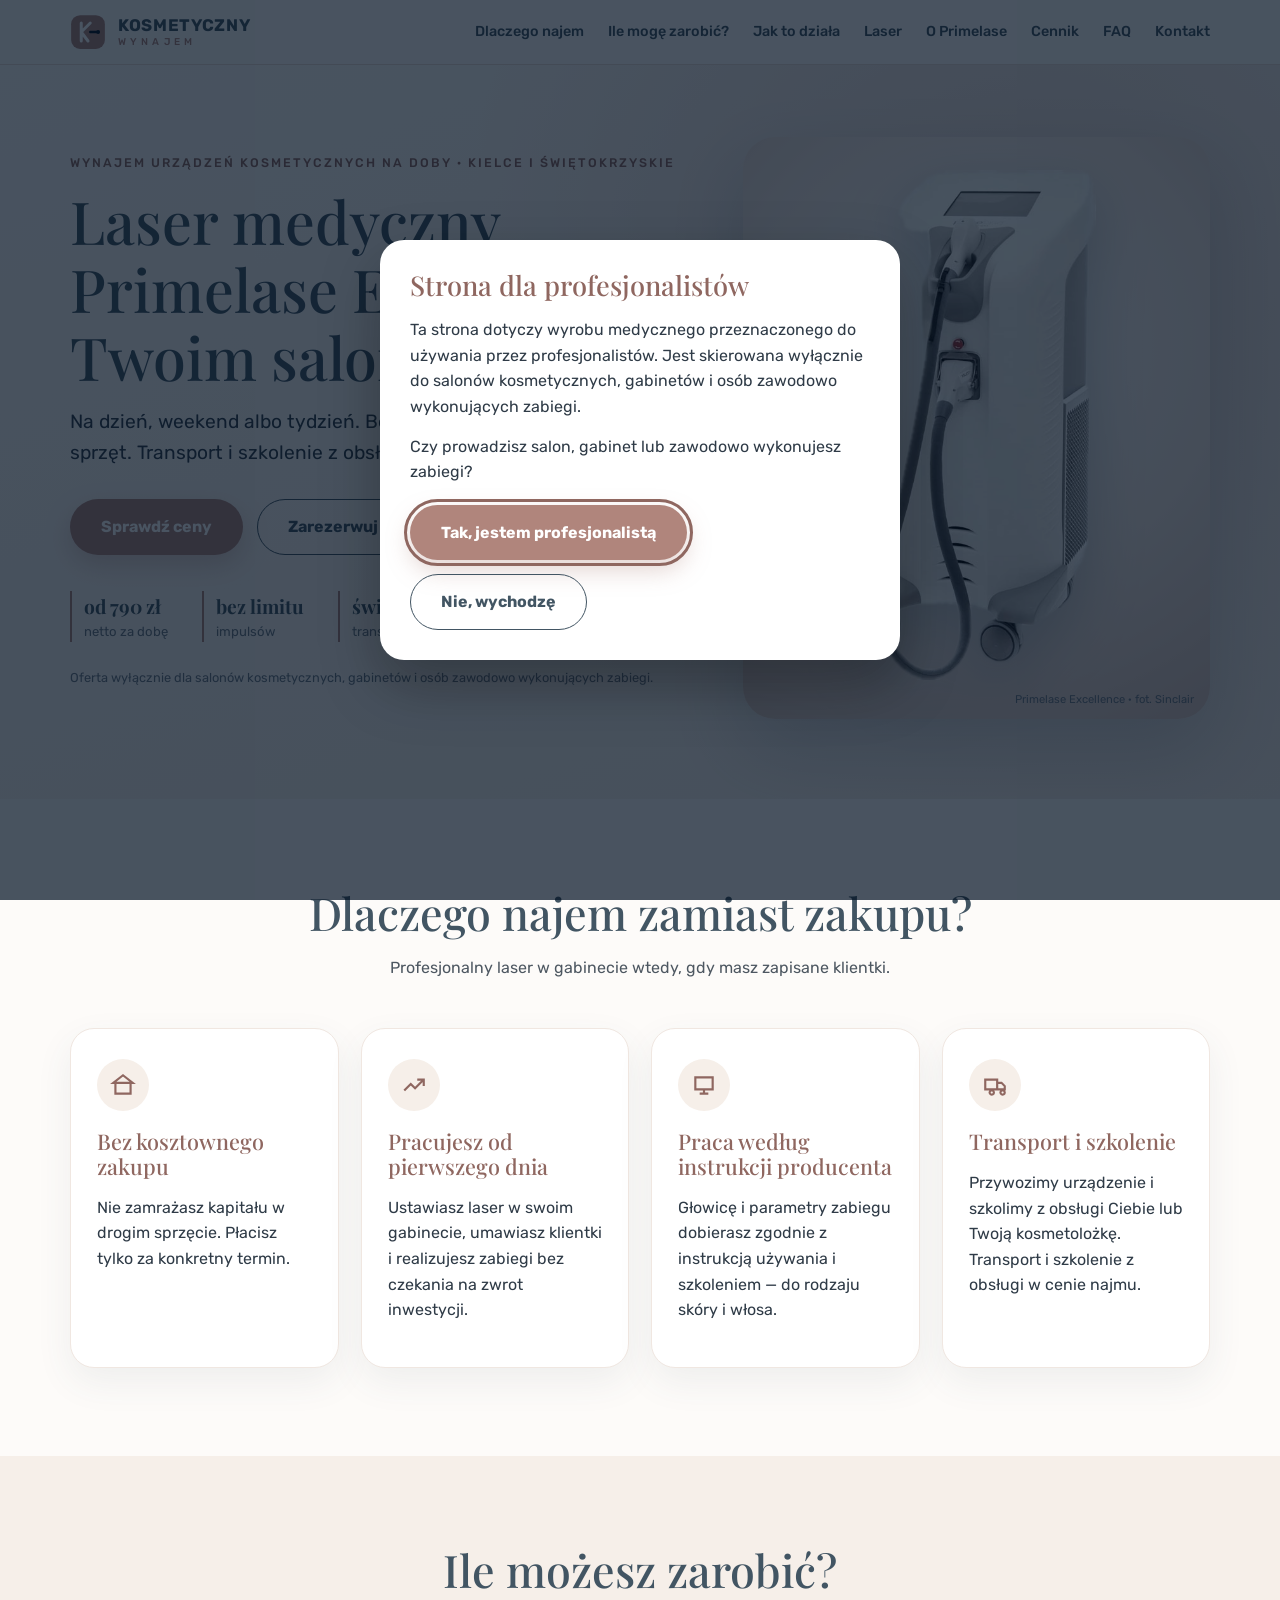
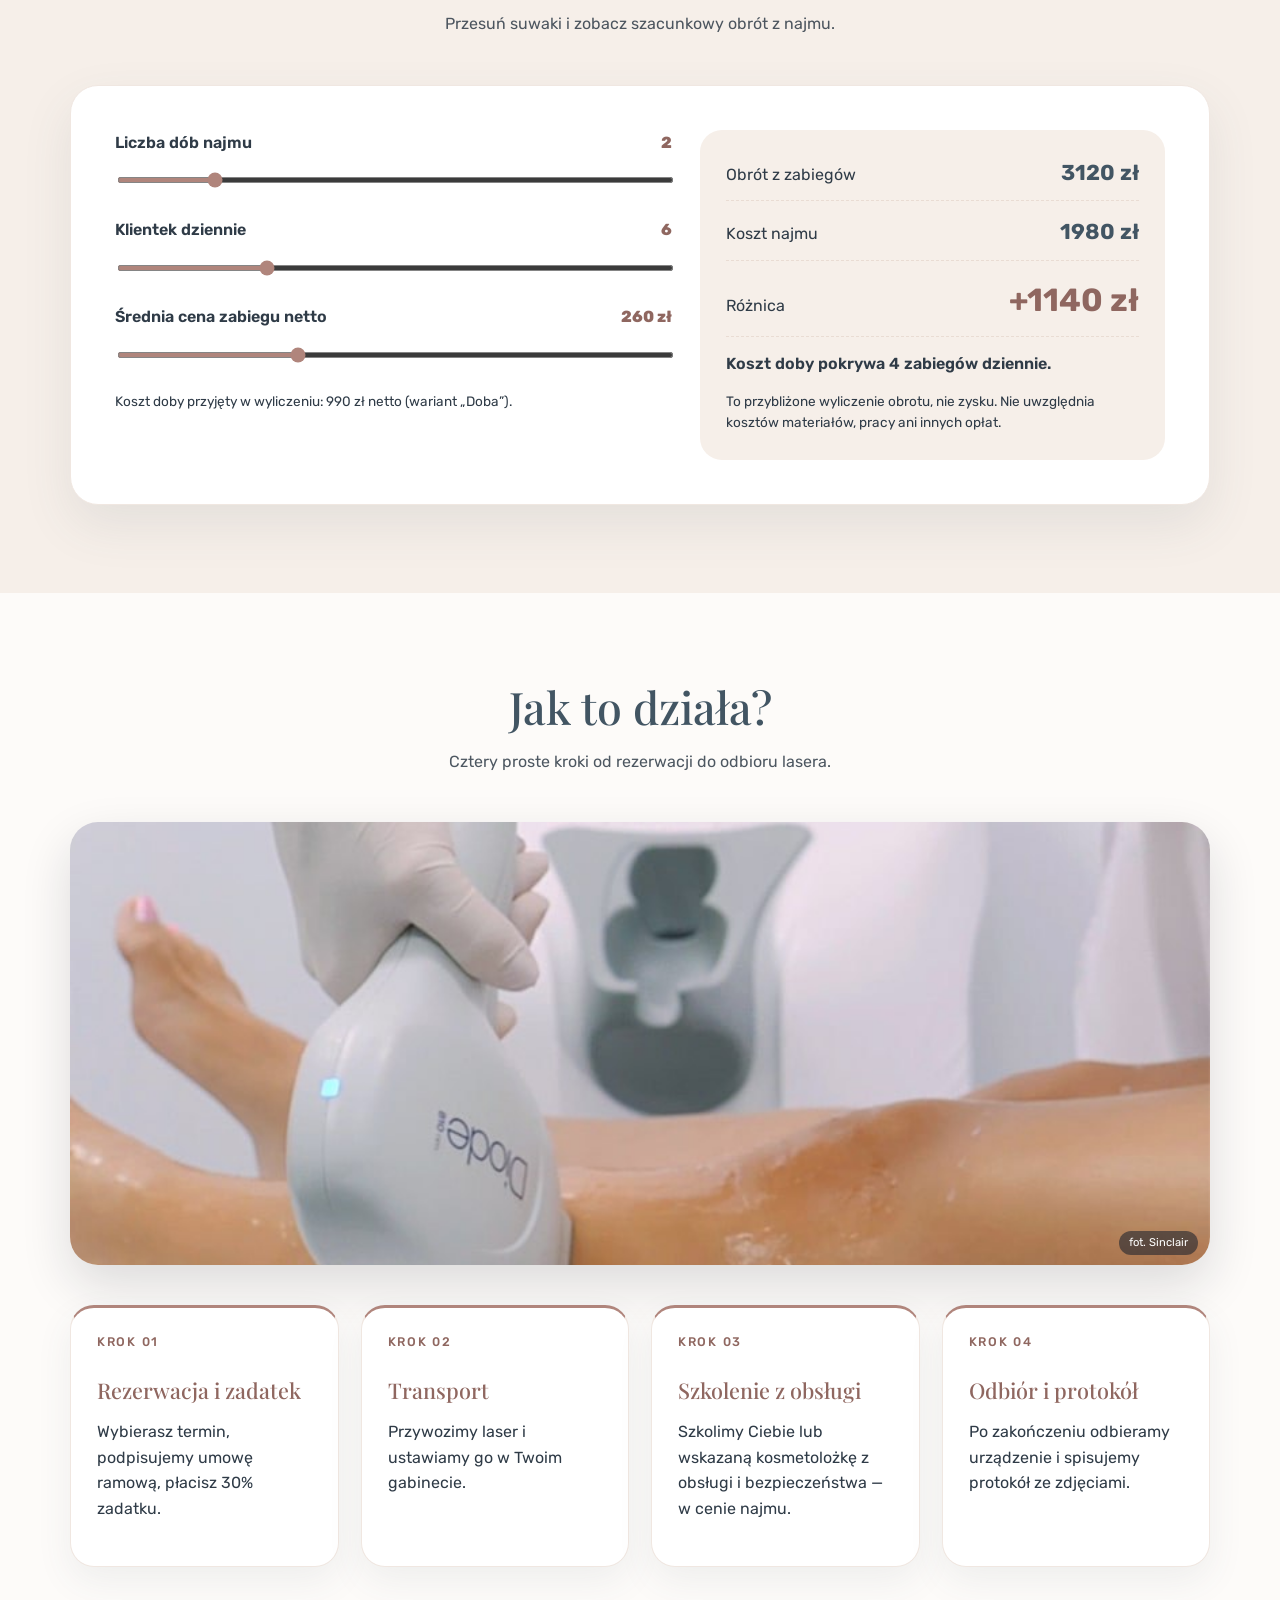
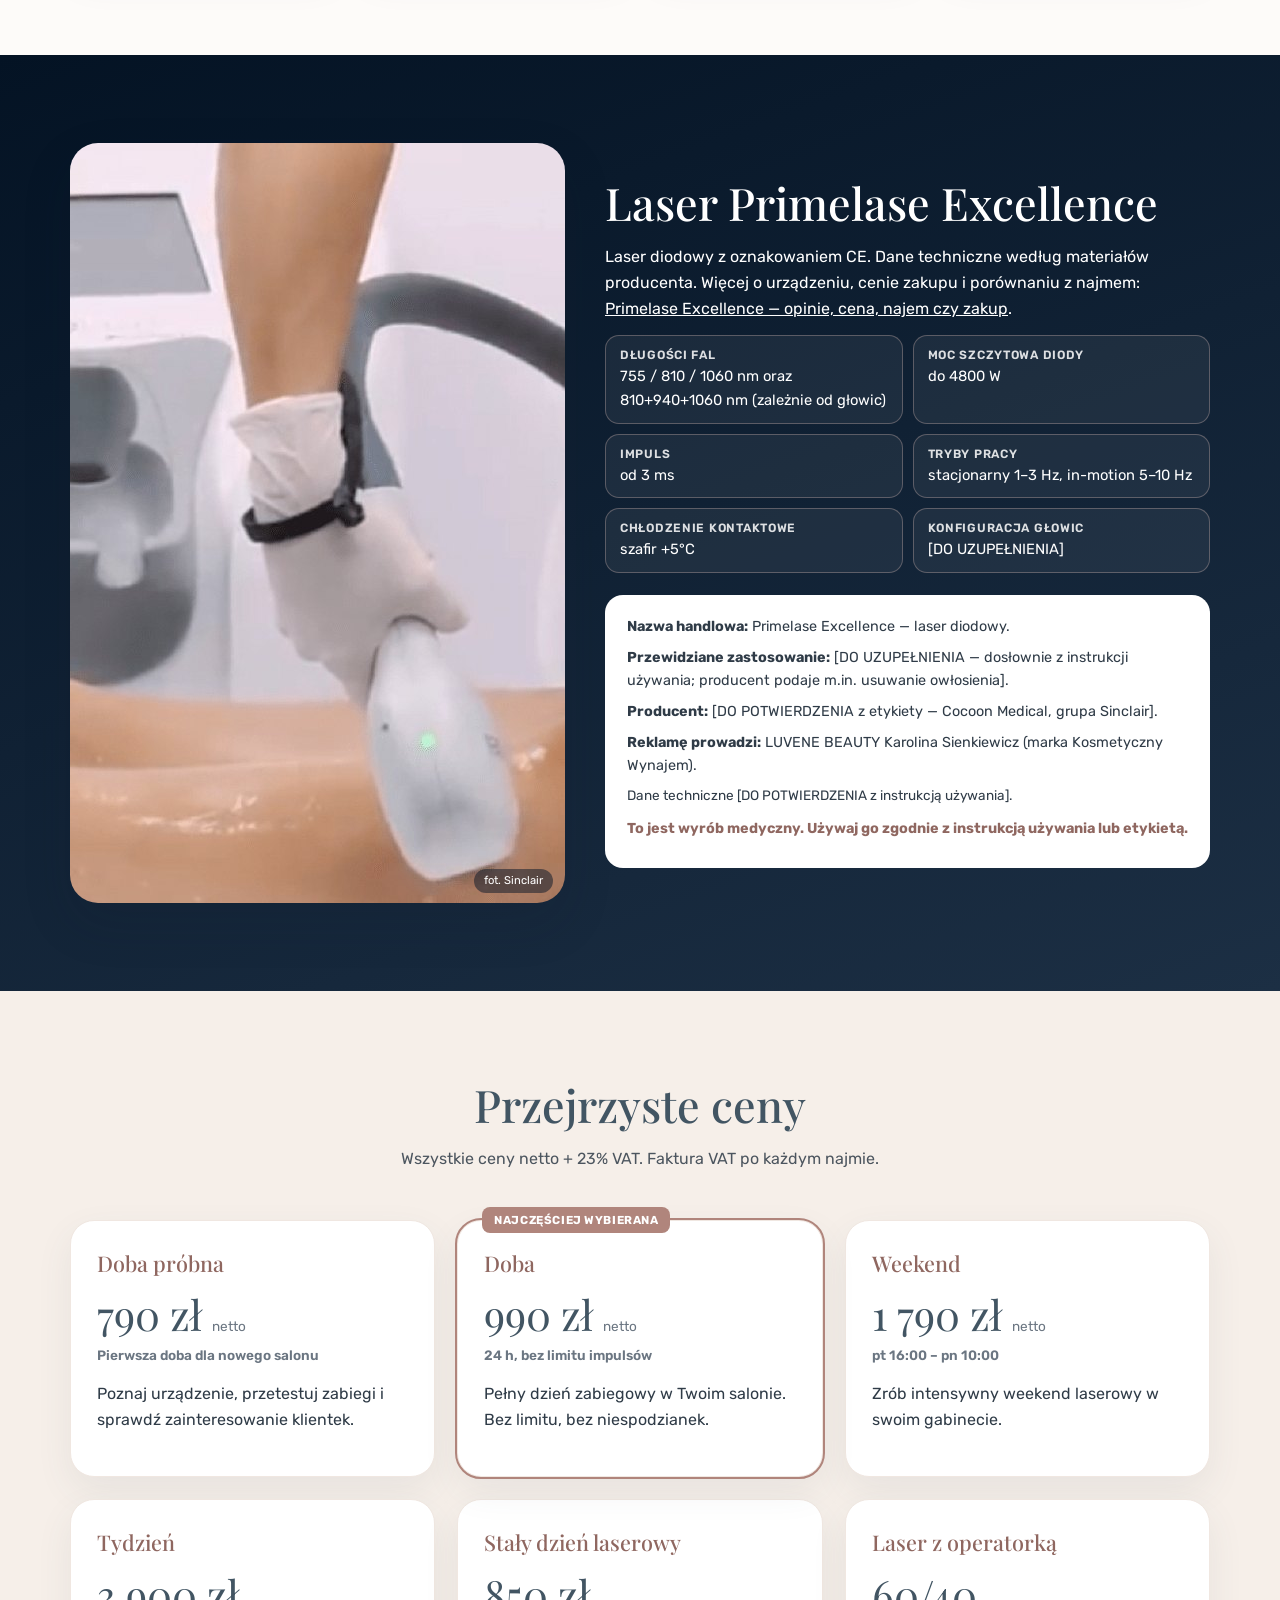
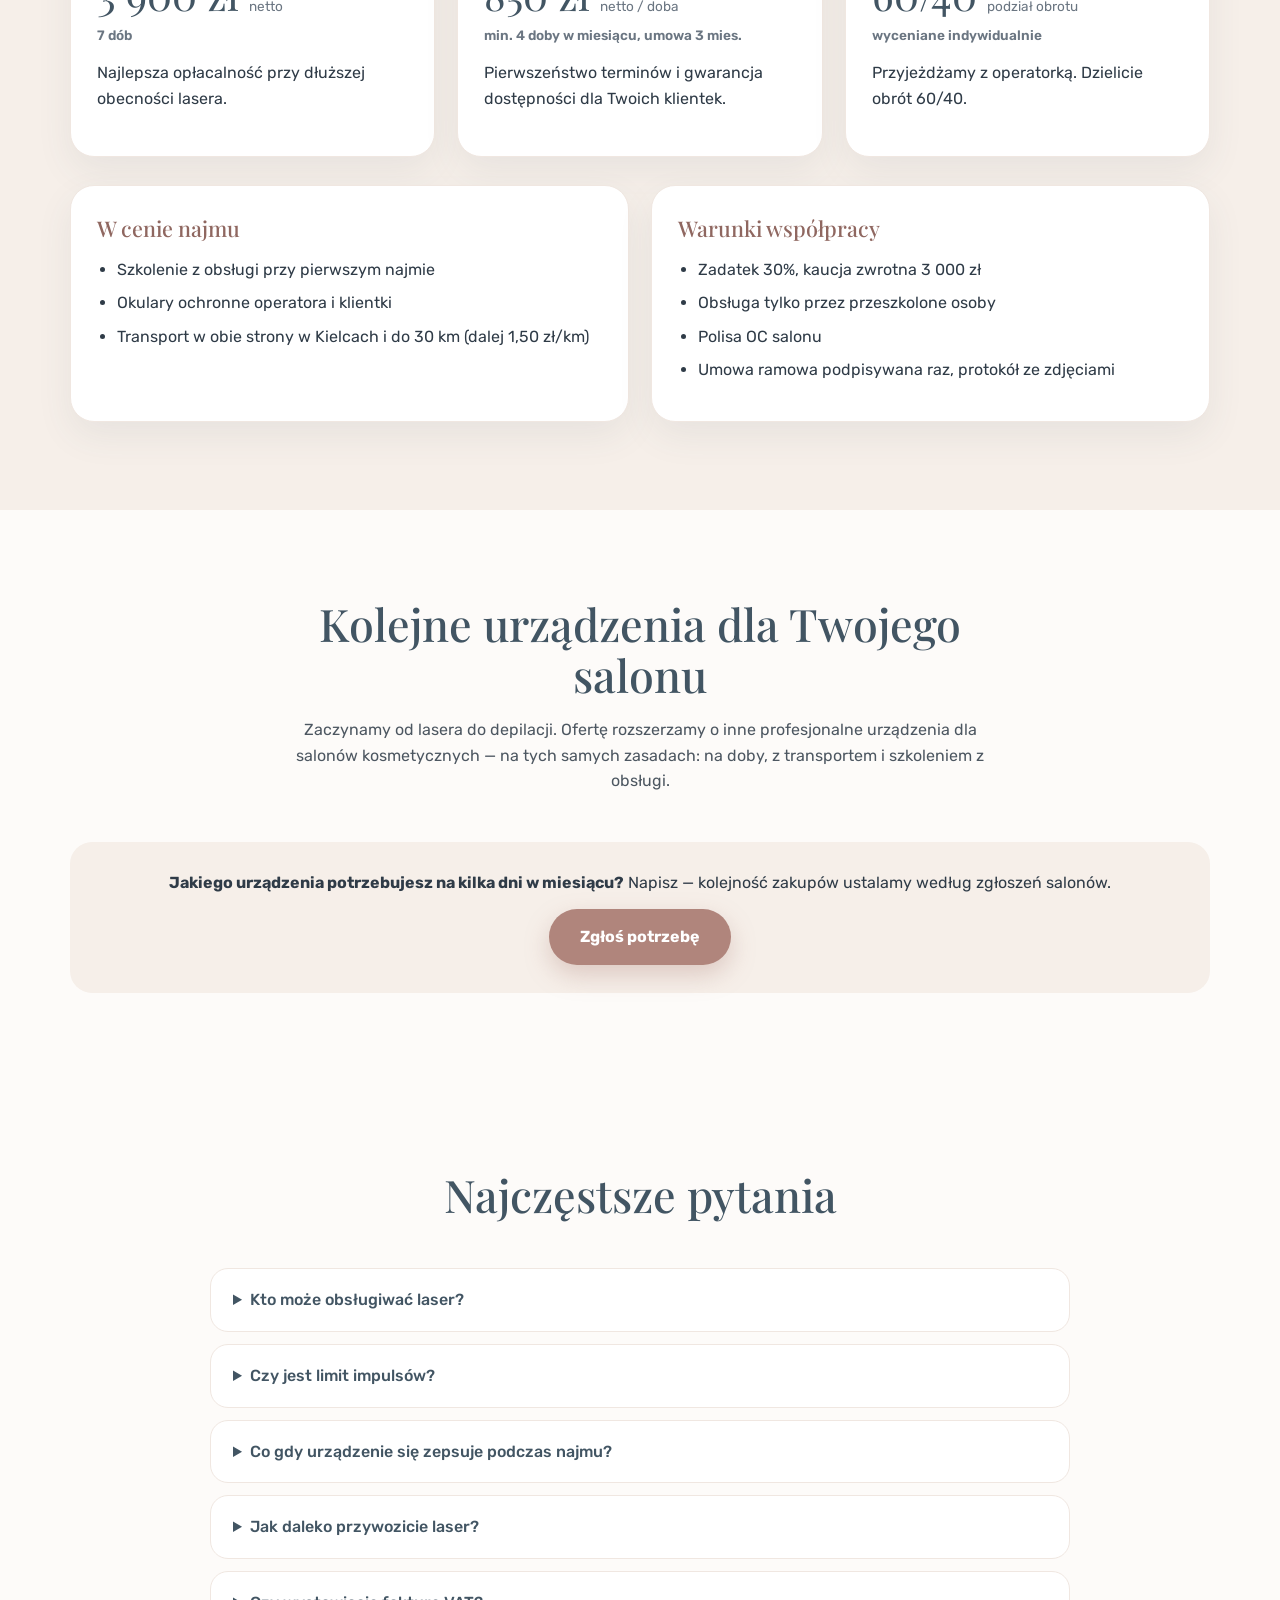
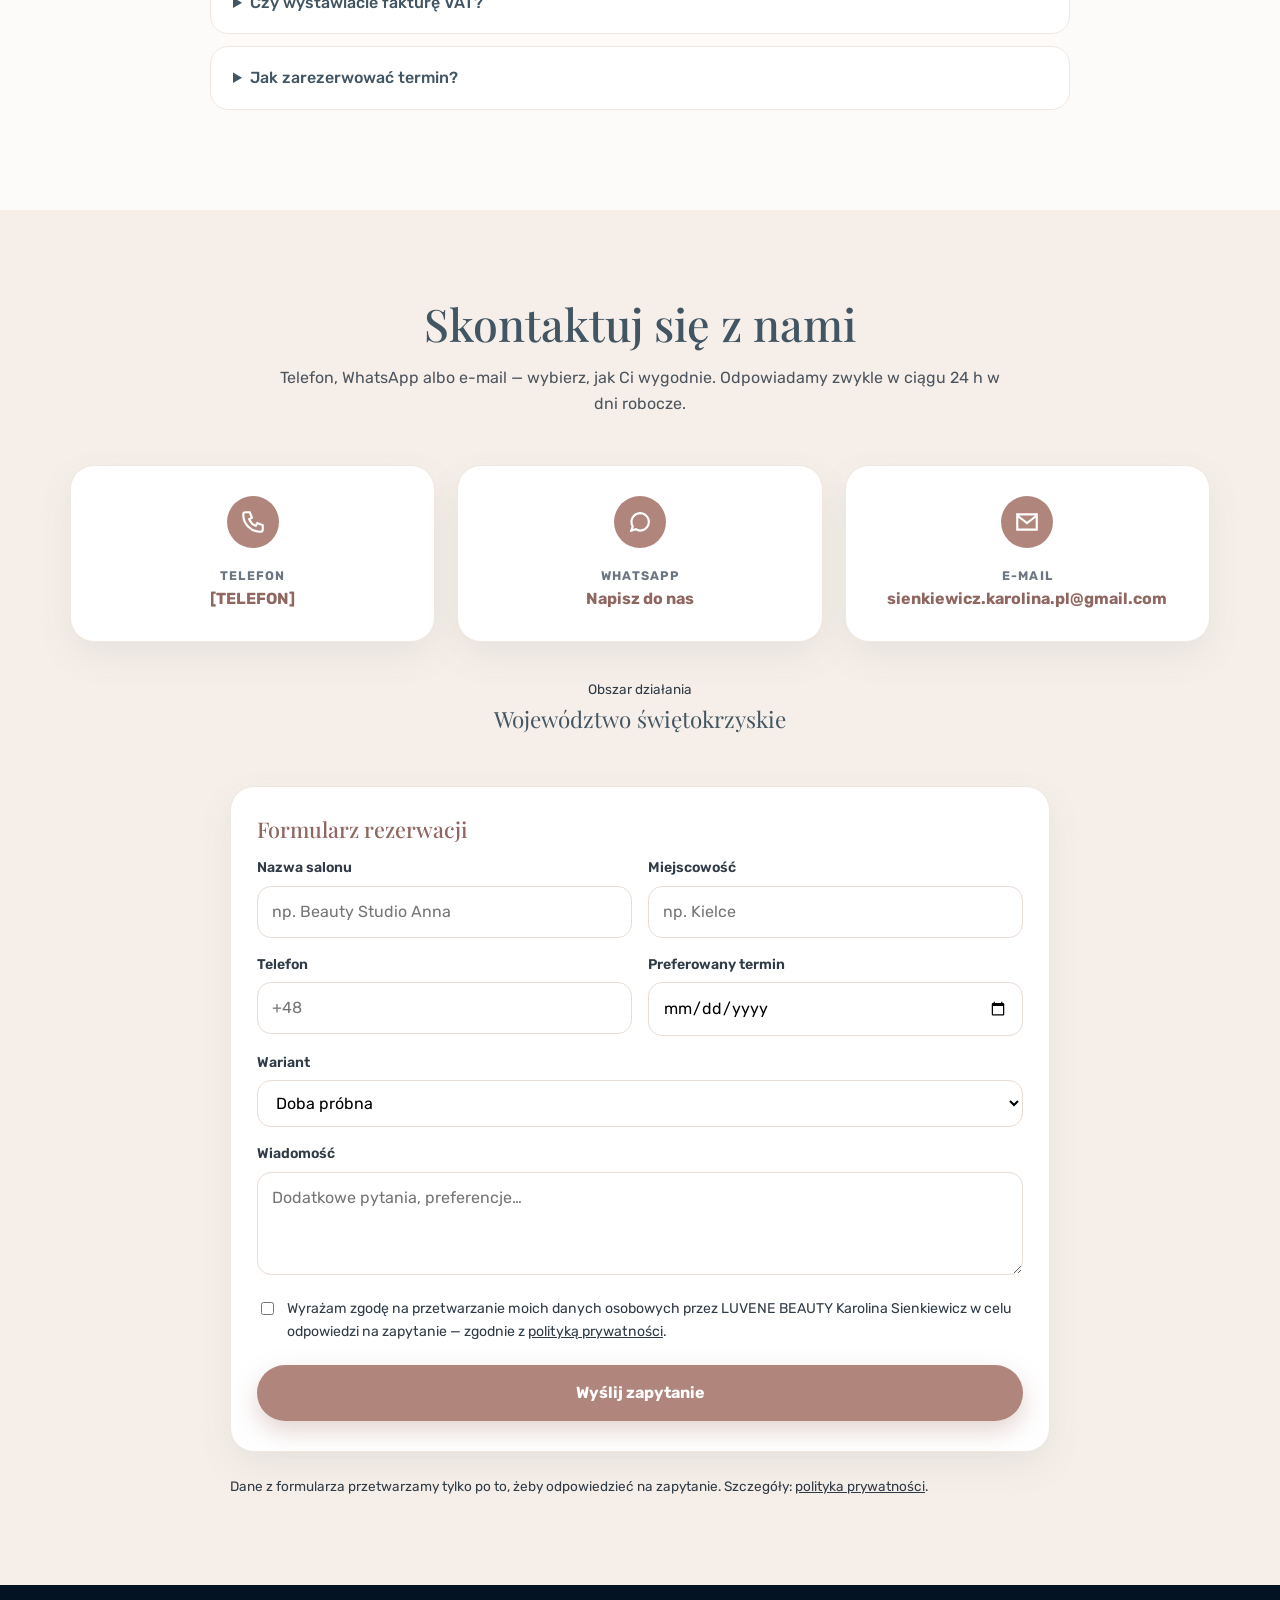
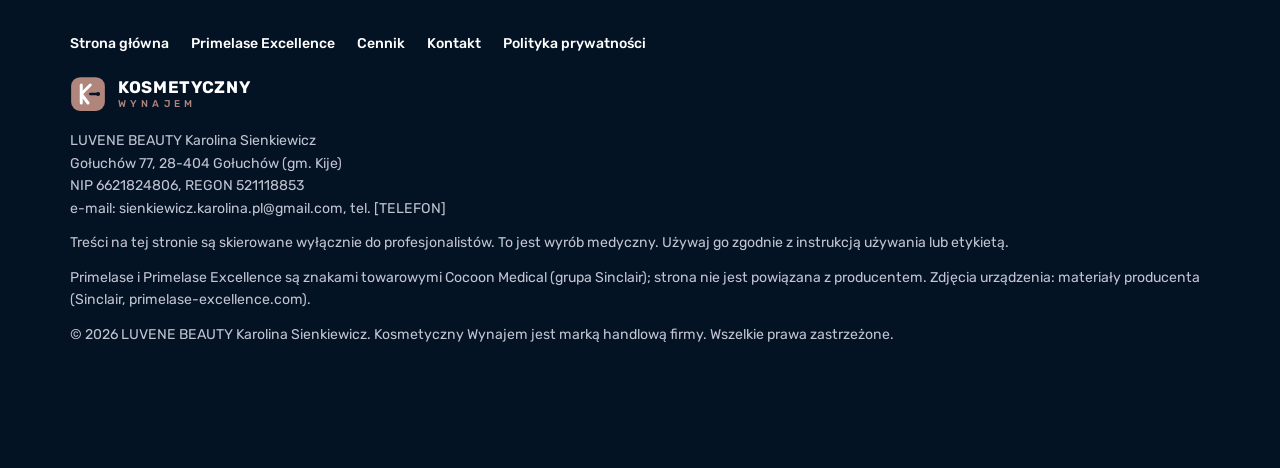
==== commit 6766cdfb: "Dane firmy w stopce, polityce i danych strukturalnych: LUVENE BEAUTY Karolina Sienkiewicz; marka Kos" ====
--- a/index.html
+++ b/index.html
@@ -10,12 +10,12 @@
   <meta property="og:description" content="Najem na doby lasera diodowego Primelase Excellence dla salonów i gabinetów. Bez kosztownej inwestycji w sprzęt. Transport i szkolenie z obsługi w cenie najmu.">
   <meta property="og:type" content="website">
   <meta property="og:locale" content="pl_PL">
-  <meta property="og:image" content="https://andrzejkawalec.github.io/luvene-laser-wzor/img/primelase-zabieg-nogi.jpg">
+  <meta property="og:image" content="https://kosmetycznywynajem.pl/img/primelase-zabieg-nogi.jpg">
   <meta name="theme-color" content="#fdfbf9">
-  <link rel="canonical" href="https://andrzejkawalec.github.io/luvene-laser-wzor/">
+  <link rel="canonical" href="https://kosmetycznywynajem.pl/">
   <link rel="icon" href="favicon.svg" type="image/svg+xml">
   <link rel="manifest" href="manifest.webmanifest">
-  <meta property="og:url" content="https://andrzejkawalec.github.io/luvene-laser-wzor/">
+  <meta property="og:url" content="https://kosmetycznywynajem.pl/">
   <meta name="twitter:card" content="summary_large_image">
   <link rel="preconnect" href="https://fonts.googleapis.com">
   <link rel="preconnect" href="https://fonts.gstatic.com" crossorigin>
@@ -28,14 +28,17 @@
     "@graph": [
       {
         "@type": "LocalBusiness",
-        "@id": "https://andrzejkawalec.github.io/luvene-laser-wzor/#firma",
+        "@id": "https://kosmetycznywynajem.pl/#firma",
         "name": "Kosmetyczny Wynajem",
+        "legalName": "LUVENE BEAUTY Karolina Sienkiewicz",
+        "address": {"@type": "PostalAddress", "streetAddress": "Gołuchów 77", "postalCode": "28-404", "addressLocality": "Gołuchów", "addressRegion": "świętokrzyskie", "addressCountry": "PL"},
+        "vatID": "PL6621824806",
         "description": "Wynajem na doby profesjonalnych urządzeń dla salonów kosmetycznych: laser diodowy Primelase Excellence. Transport i szkolenie z obsługi w cenie najmu.",
         "email": "sienkiewicz.karolina.pl@gmail.com",
         "telephone": "+48 [TELEFON]",
         "areaServed": [{"@type": "AdministrativeArea", "name": "województwo świętokrzyskie"}, {"@type": "City", "name": "Kielce"}],
         "priceRange": "790–3900 zł netto",
-        "url": "https://andrzejkawalec.github.io/luvene-laser-wzor/"
+        "url": "https://kosmetycznywynajem.pl/"
       },
       {
         "@type": "FAQPage",
@@ -214,7 +217,7 @@
           <p><strong>Nazwa handlowa:</strong> Primelase Excellence — laser diodowy.</p>
           <p><strong>Przewidziane zastosowanie:</strong> [DO UZUPEŁNIENIA — dosłownie z instrukcji używania; producent podaje m.in. usuwanie owłosienia].</p>
           <p><strong>Producent:</strong> [DO POTWIERDZENIA z etykiety — Cocoon Medical, grupa Sinclair].</p>
-          <p><strong>Reklamę prowadzi:</strong> Kosmetyczny Wynajem.</p>
+          <p><strong>Reklamę prowadzi:</strong> LUVENE BEAUTY Karolina Sienkiewicz (marka Kosmetyczny Wynajem).</p>
           <p class="maly">Dane techniczne [DO POTWIERDZENIA z instrukcją używania].</p>
           <p class="ostrzezenie">To jest wyrób medyczny. Używaj go zgodnie z instrukcją używania lub etykietą.</p>
         </div>
@@ -387,7 +390,7 @@
           </div>
           <div class="zgoda">
             <input type="checkbox" id="rodo" name="rodo" required>
-            <label for="rodo" style="font-weight:400;">Wyrażam zgodę na przetwarzanie moich danych osobowych przez Kosmetyczny Wynajem w celu odpowiedzi na zapytanie — zgodnie z <a href="polityka-prywatnosci.html">polityką prywatności</a>.</label>
+            <label for="rodo" style="font-weight:400;">Wyrażam zgodę na przetwarzanie moich danych osobowych przez LUVENE BEAUTY Karolina Sienkiewicz w celu odpowiedzi na zapytanie — zgodnie z <a href="polityka-prywatnosci.html">polityką prywatności</a>.</label>
           </div>
           <button type="submit" class="btn btn-roz" style="width:100%;">Wyślij zapytanie</button>
         </form>
@@ -402,10 +405,10 @@
   <div class="kontener">
     <ul class="stopka-nav"><li><a href="index.html">Strona główna</a></li><li><a href="primelase-excellence.html">Primelase Excellence</a></li><li><a href="index.html#cennik">Cennik</a></li><li><a href="index.html#kontakt">Kontakt</a></li><li><a href="polityka-prywatnosci.html">Polityka prywatności</a></li></ul>
     <a href="#start" class="logo"><svg><use href="#znak"/></svg><span class="logo-tekst">KOSMETYCZNY<small>WYNAJEM</small></span></a>
-    <p>[Pełna nazwa firmy, adres, NIP i REGON — DO UZUPEŁNIENIA]<br>e-mail: sienkiewicz.karolina.pl@gmail.com, tel. [TELEFON]</p>
+    <p>LUVENE BEAUTY Karolina Sienkiewicz<br>Gołuchów 77, 28-404 Gołuchów (gm. Kije)<br>NIP 6621824806, REGON 521118853<br>e-mail: sienkiewicz.karolina.pl@gmail.com, tel. [TELEFON]</p>
     <p>Treści na tej stronie są skierowane wyłącznie do profesjonalistów. To jest wyrób medyczny. Używaj go zgodnie z instrukcją używania lub etykietą.</p>
     <p>Primelase i Primelase Excellence są znakami towarowymi Cocoon Medical (grupa Sinclair); strona nie jest powiązana z producentem. Zdjęcia urządzenia: materiały producenta (Sinclair, primelase-excellence.com).</p>
-    <p>© 2026 Kosmetyczny Wynajem. Wszelkie prawa zastrzeżone.</p>
+    <p>© 2026 LUVENE BEAUTY Karolina Sienkiewicz. Kosmetyczny Wynajem jest marką handlową firmy. Wszelkie prawa zastrzeżone.</p>
   </div>
 </footer>
 
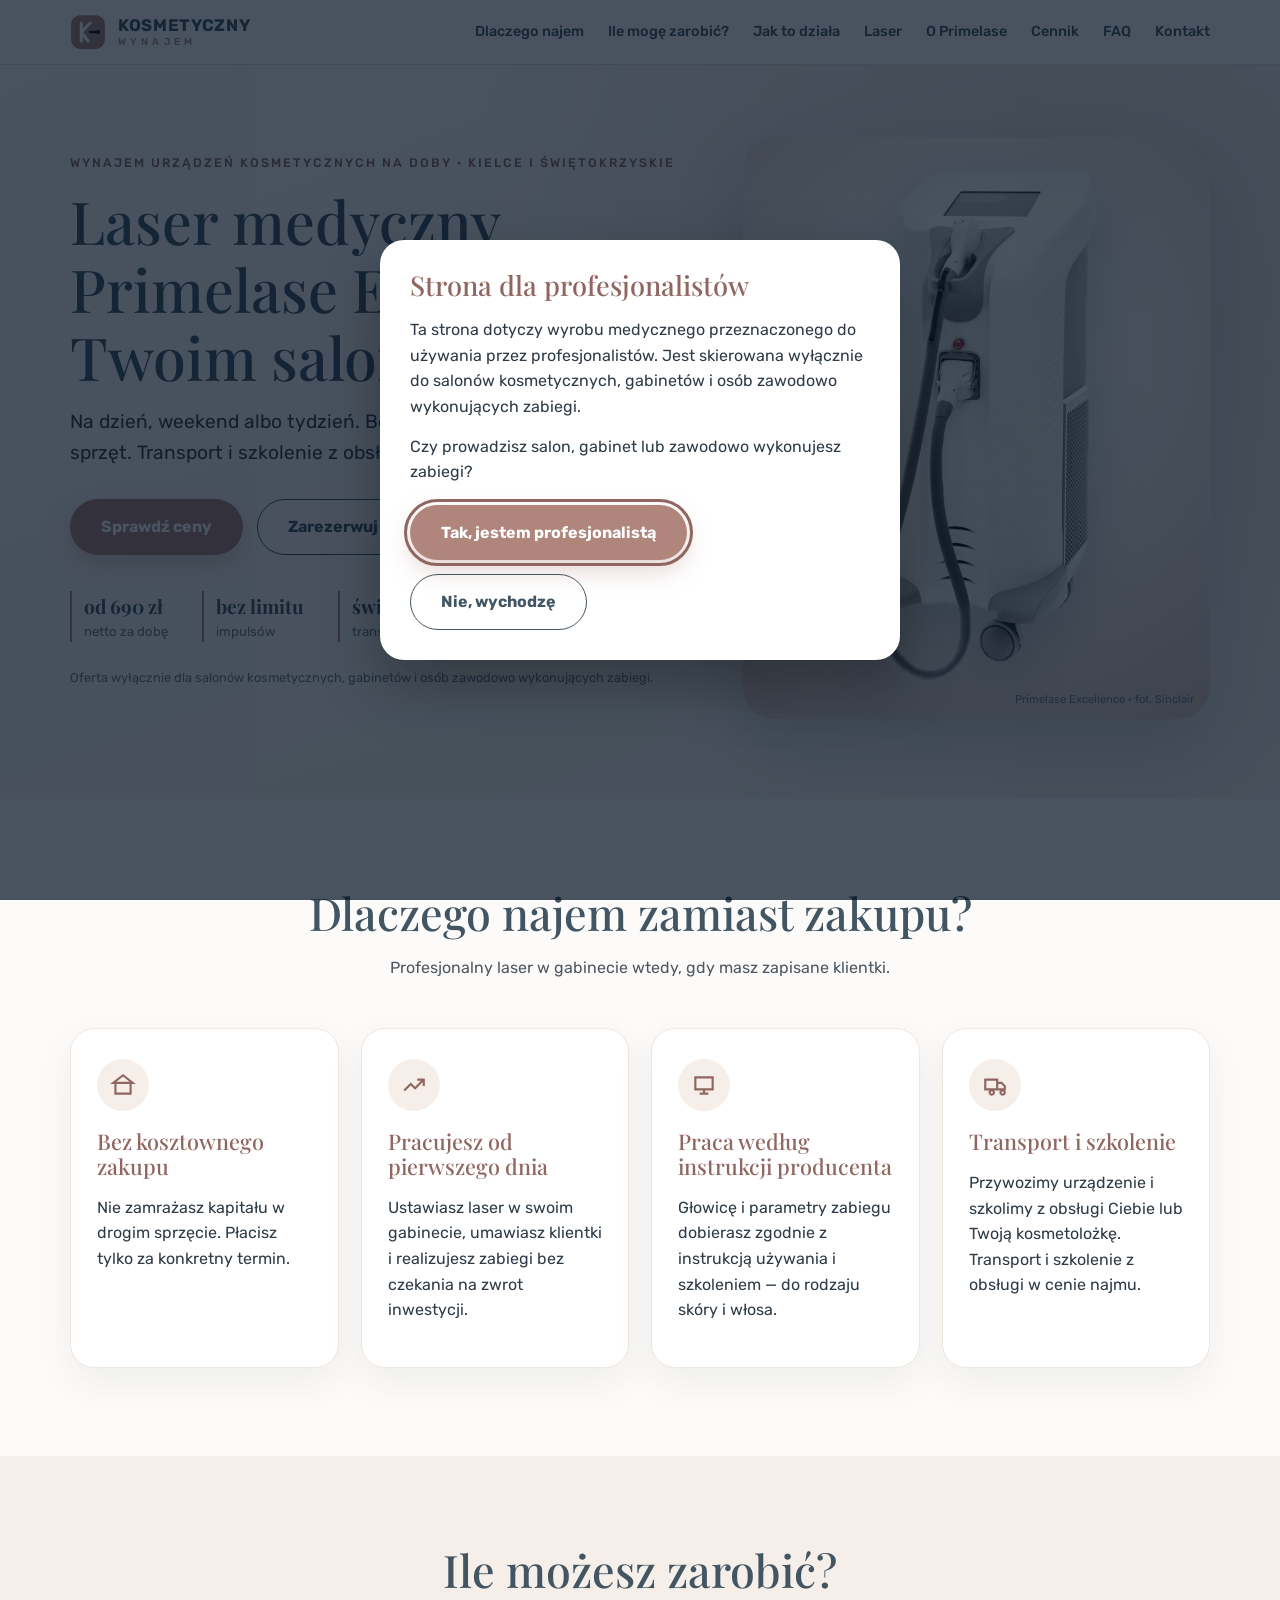
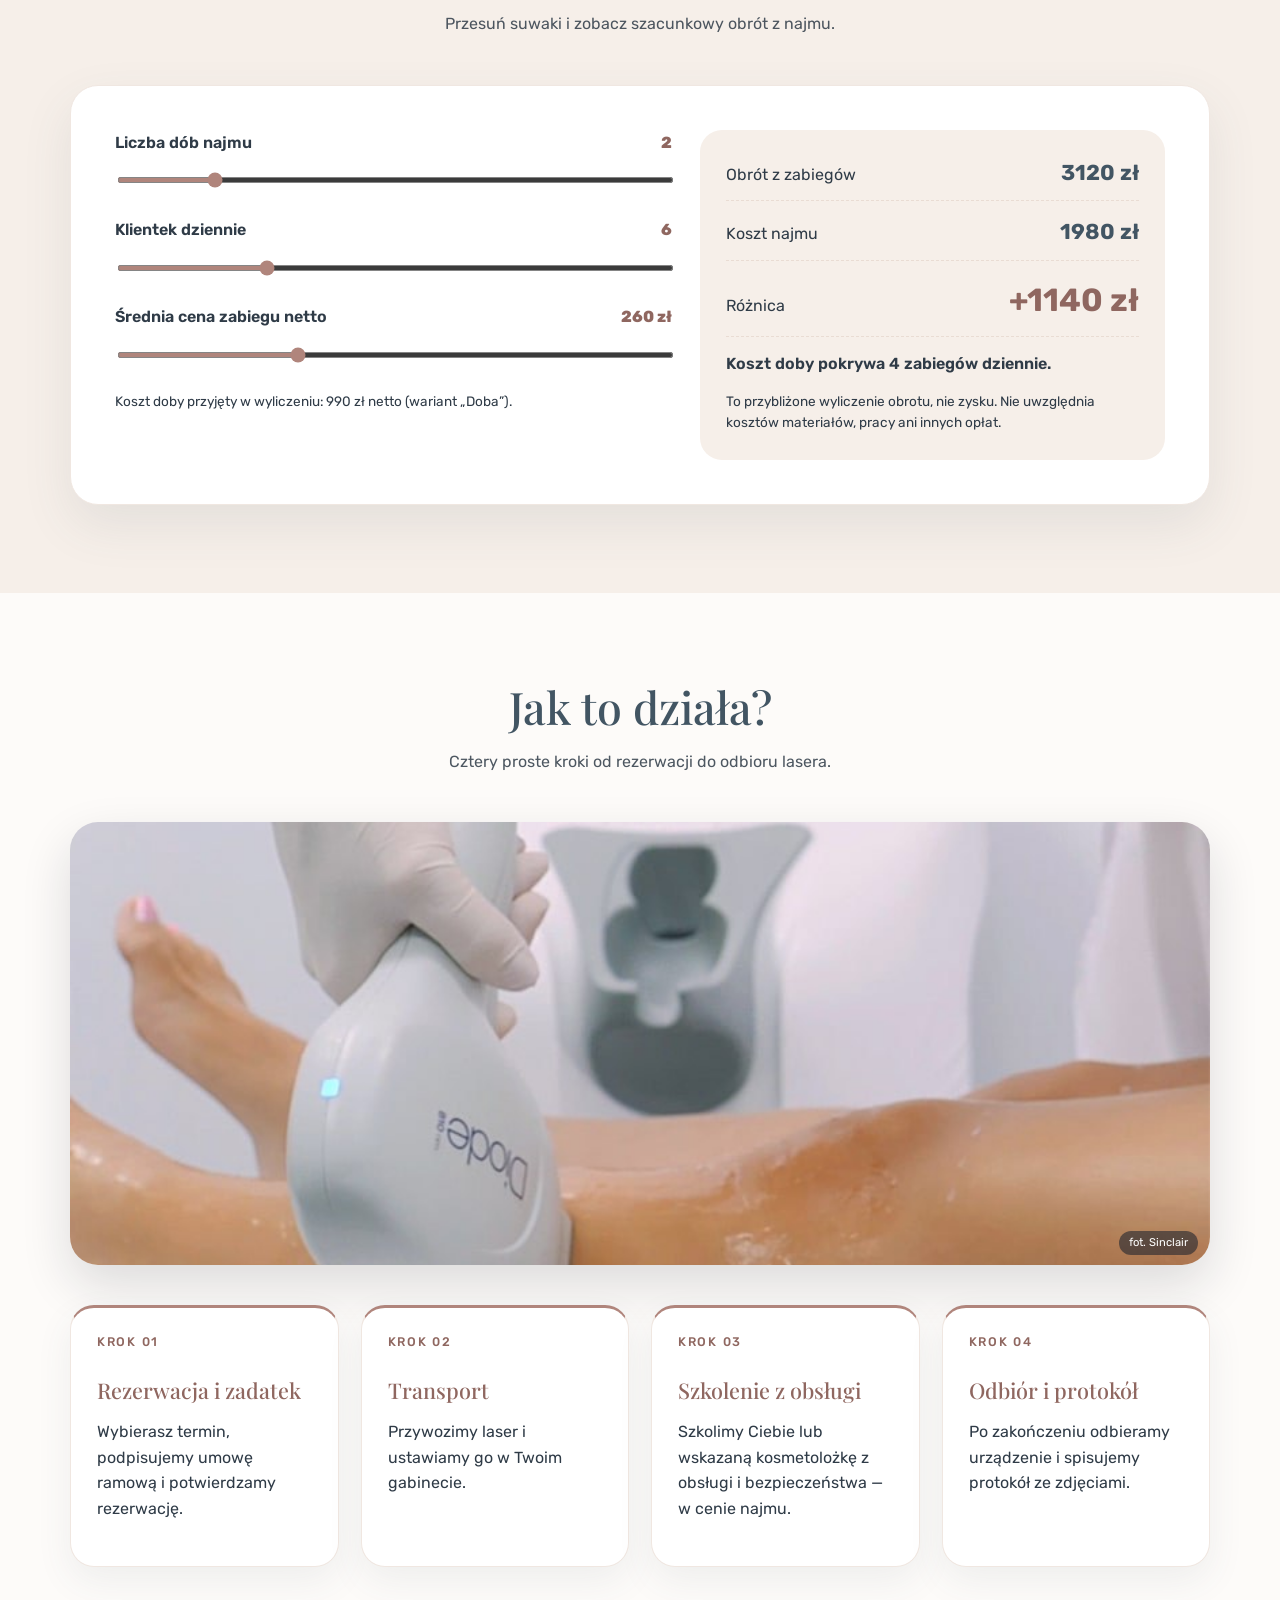
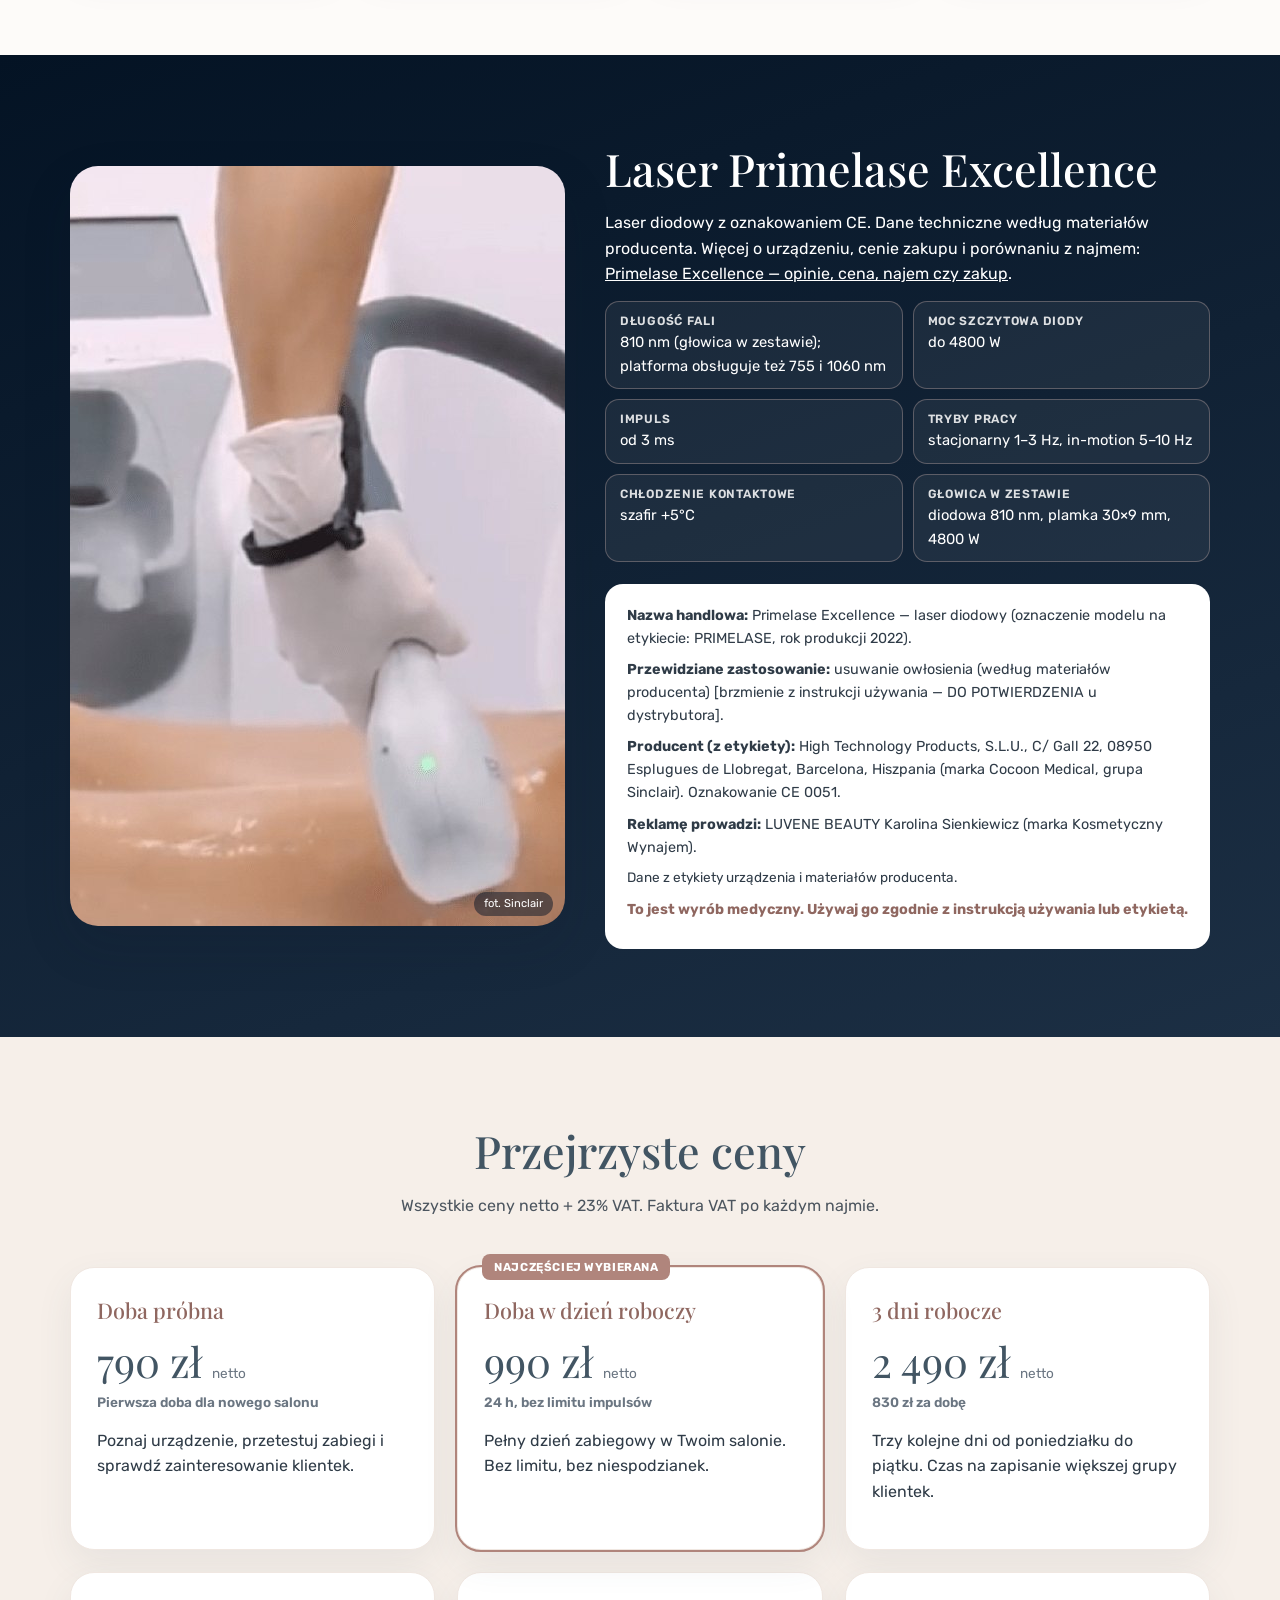
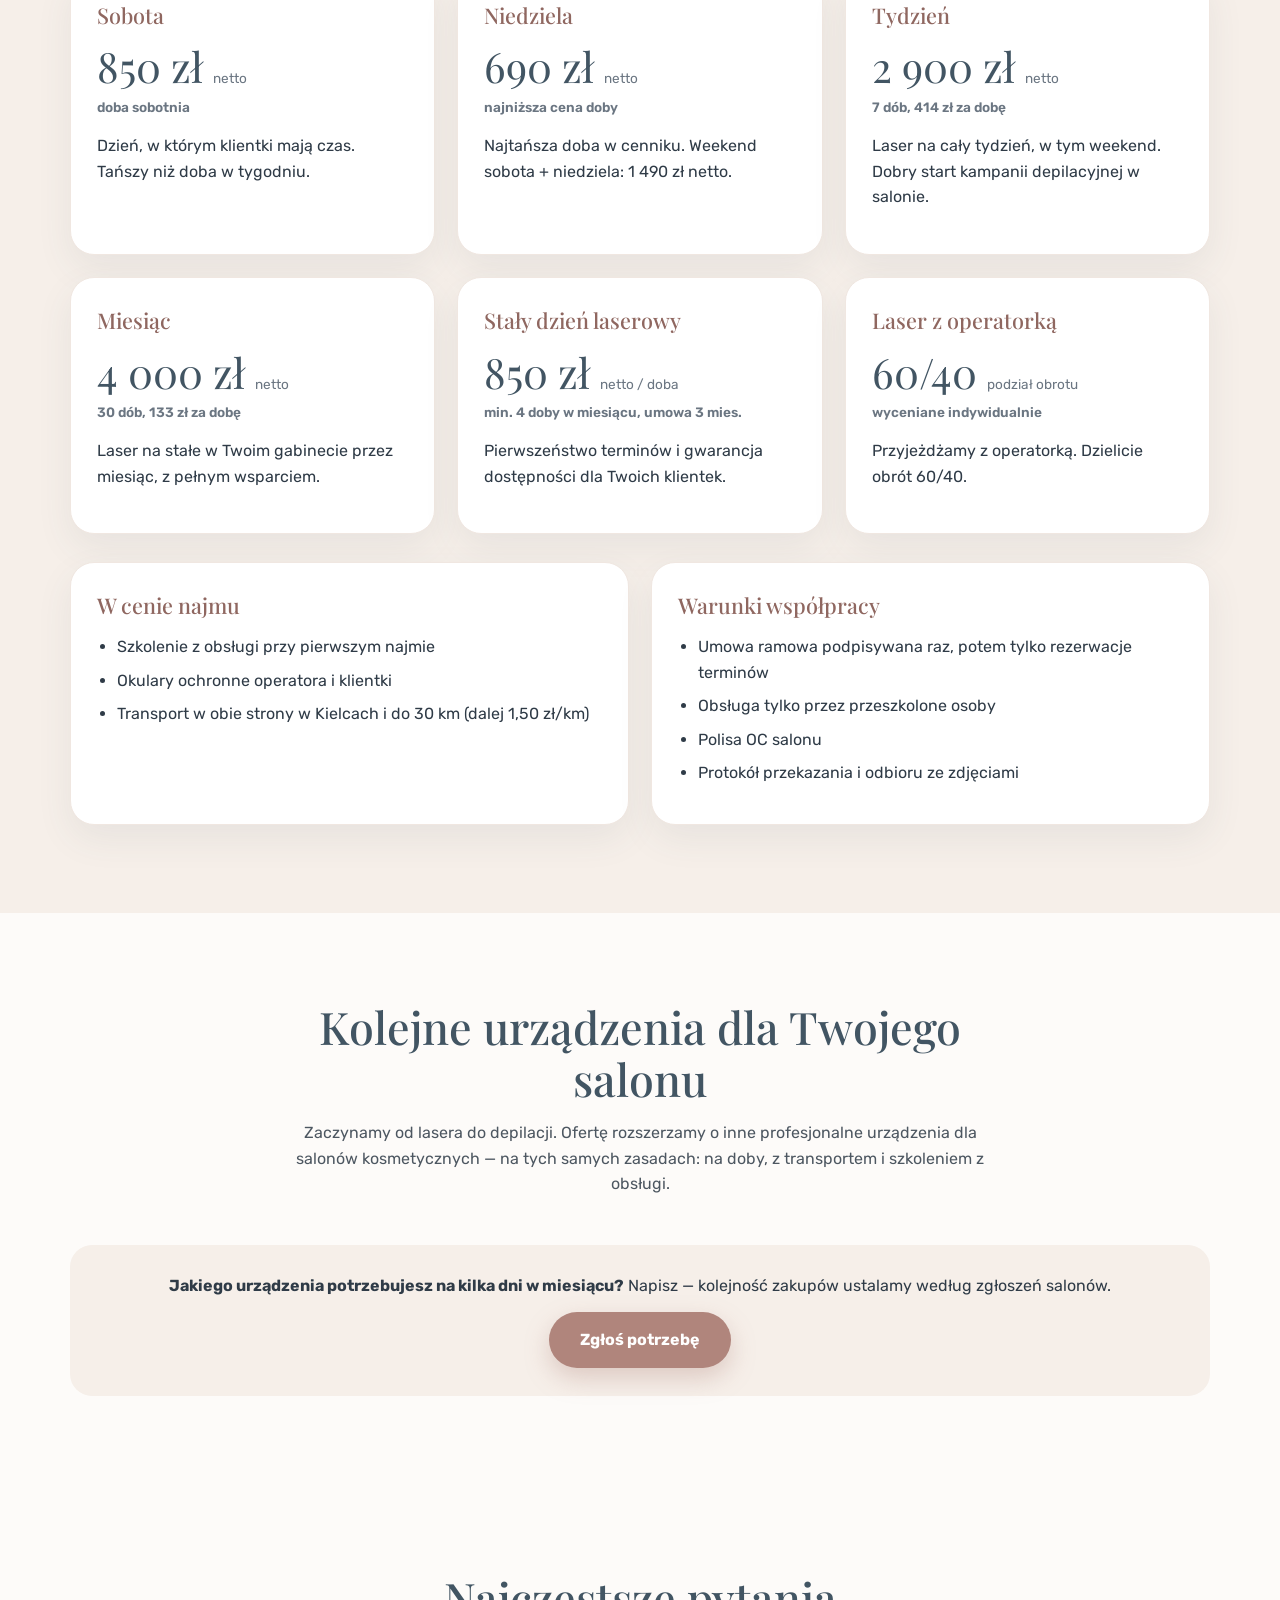
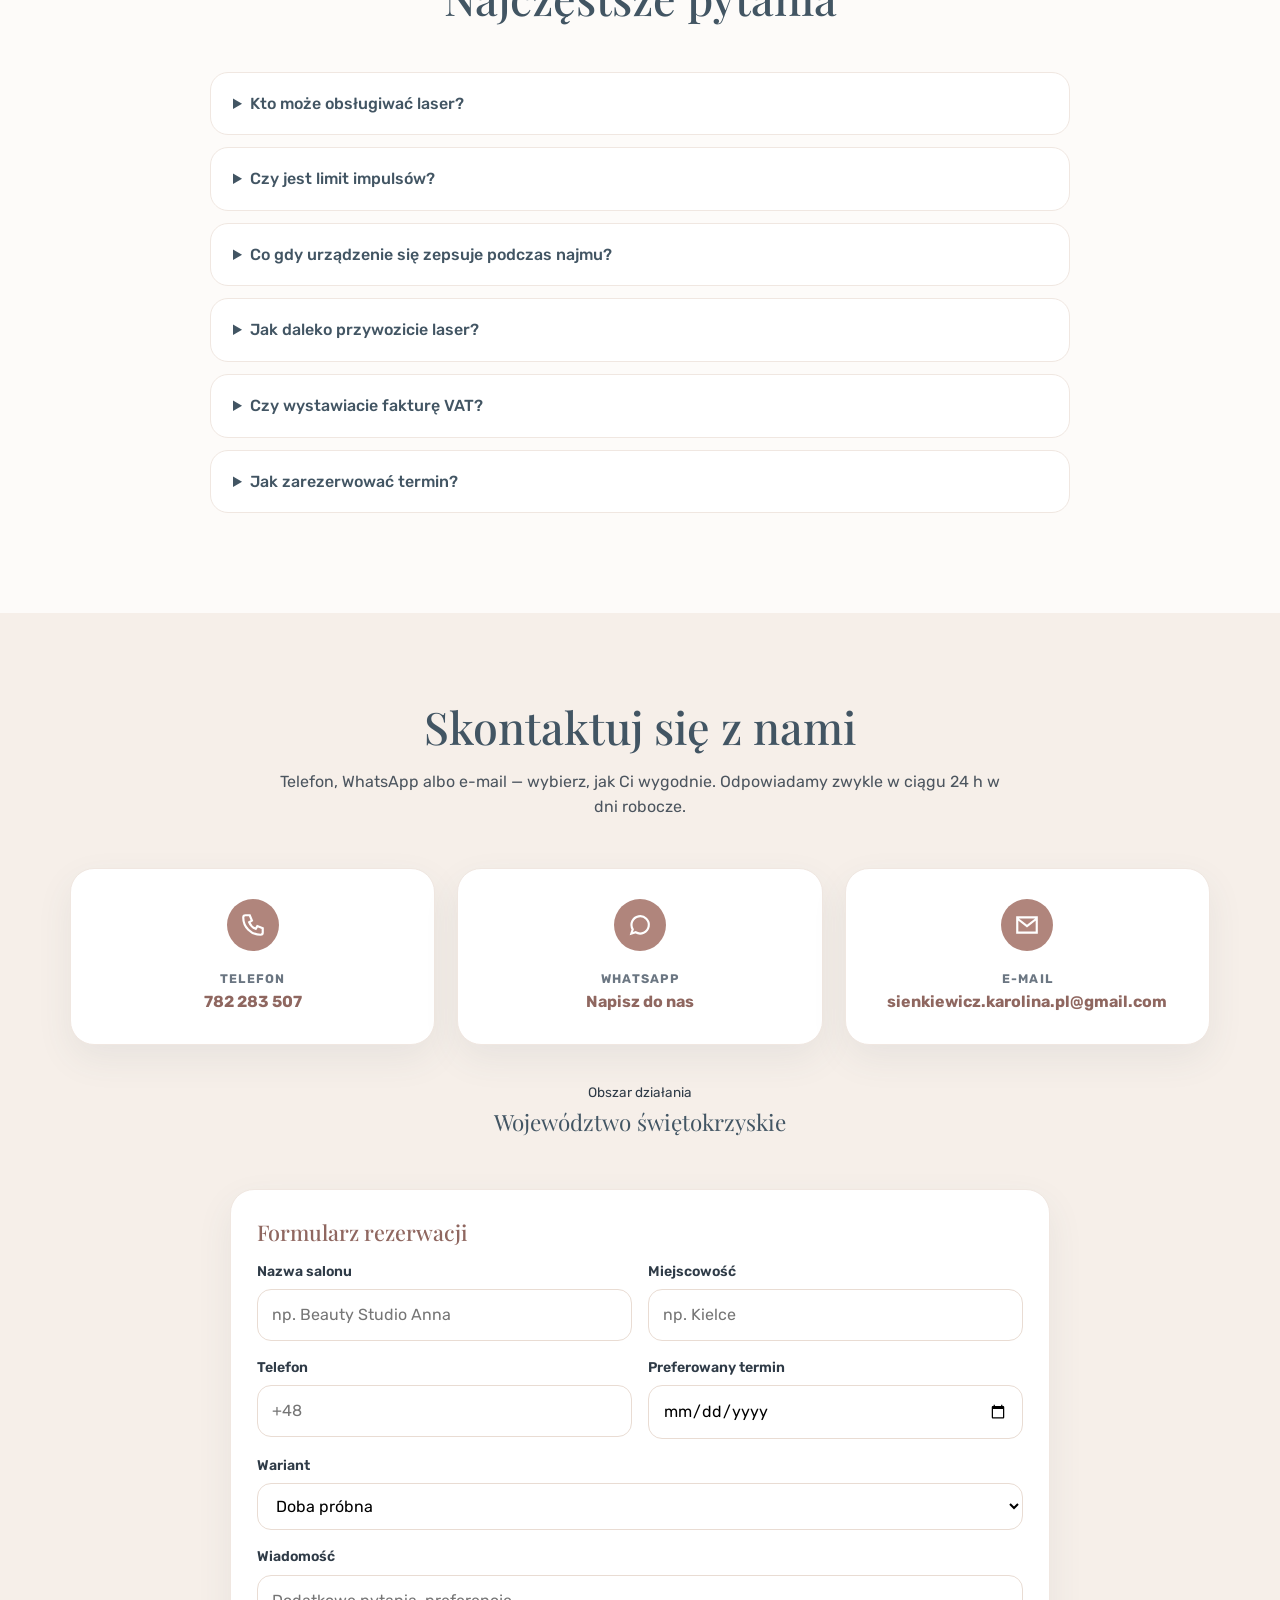
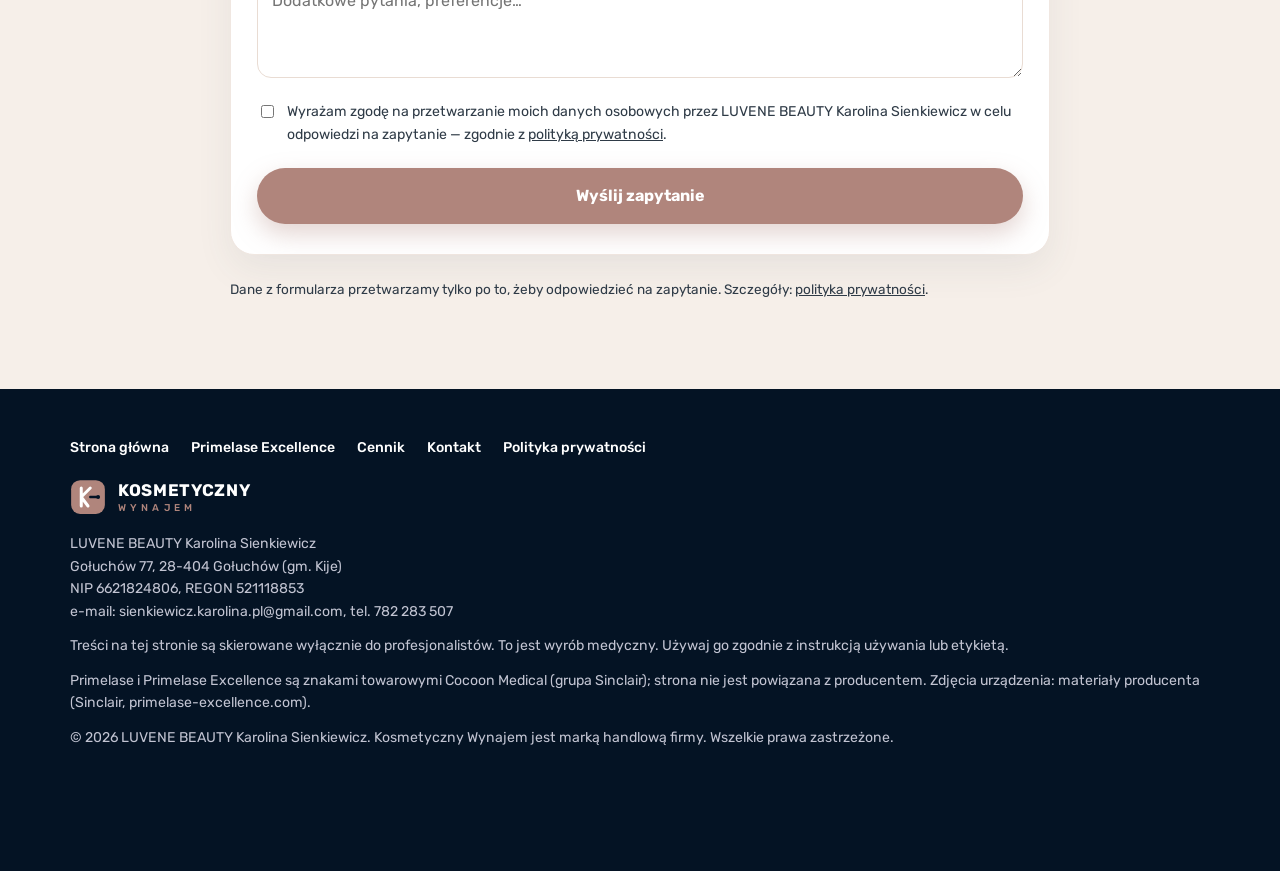
==== commit f4b8fccd: "Dane od Karoliny: telefon, producent z etykiety, głowica 810 nm, nowy cennik (3 dni, sobota, niedzie" ====
--- a/index.html
+++ b/index.html
@@ -35,9 +35,9 @@
         "vatID": "PL6621824806",
         "description": "Wynajem na doby profesjonalnych urządzeń dla salonów kosmetycznych: laser diodowy Primelase Excellence. Transport i szkolenie z obsługi w cenie najmu.",
         "email": "sienkiewicz.karolina.pl@gmail.com",
-        "telephone": "+48 [TELEFON]",
+        "telephone": "+48 782 283 507",
         "areaServed": [{"@type": "AdministrativeArea", "name": "województwo świętokrzyskie"}, {"@type": "City", "name": "Kielce"}],
-        "priceRange": "790–3900 zł netto",
+        "priceRange": "690–4000 zł netto",
         "url": "https://kosmetycznywynajem.pl/"
       },
       {
@@ -102,7 +102,7 @@
           <a href="#kontakt" class="btn btn-kontur">Zarezerwuj termin</a>
         </div>
         <ul class="hero-fakty">
-          <li><strong>od 790 zł</strong>netto za dobę</li>
+          <li><strong>od 690 zł</strong>netto za dobę</li>
           <li><strong>bez limitu</strong>impulsów</li>
           <li><strong>świętokrzyskie</strong>transport w cenie</li>
         </ul>
@@ -190,7 +190,7 @@
       </div>
       <figure class="zdjecie-pasek"><img src="img/primelase-glowica-nogi.jpg" alt="Głowica lasera Primelase Excellence podczas zabiegu na nodze" width="841" height="443" loading="lazy"><figcaption class="podpis">fot. Sinclair</figcaption></figure>
       <div class="siatka siatka-4">
-        <div class="kafel krok"><span class="krok-nr">01</span><h3>Rezerwacja i zadatek</h3><p>Wybierasz termin, podpisujemy umowę ramową, płacisz 30% zadatku.</p></div>
+        <div class="kafel krok"><span class="krok-nr">01</span><h3>Rezerwacja i zadatek</h3><p>Wybierasz termin, podpisujemy umowę ramową i potwierdzamy rezerwację.</p></div>
         <div class="kafel krok"><span class="krok-nr">02</span><h3>Transport</h3><p>Przywozimy laser i ustawiamy go w Twoim gabinecie.</p></div>
         <div class="kafel krok"><span class="krok-nr">03</span><h3>Szkolenie z obsługi</h3><p>Szkolimy Ciebie lub wskazaną kosmetolożkę z obsługi i bezpieczeństwa — w cenie najmu.</p></div>
         <div class="kafel krok"><span class="krok-nr">04</span><h3>Odbiór i protokół</h3><p>Po zakończeniu odbieramy urządzenie i spisujemy protokół ze zdjęciami.</p></div>
@@ -206,19 +206,19 @@
         <h2>Laser Primelase Excellence</h2>
         <p>Laser diodowy z oznakowaniem CE. Dane techniczne według materiałów producenta. Więcej o urządzeniu, cenie zakupu i porównaniu z najmem: <a href="primelase-excellence.html">Primelase Excellence — opinie, cena, najem czy zakup</a>.</p>
         <ul class="cechy">
-          <li><strong>Długości fal</strong>755 / 810 / 1060 nm oraz 810+940+1060 nm (zależnie od głowic)</li>
+          <li><strong>Długość fali</strong>810 nm (głowica w zestawie); platforma obsługuje też 755 i 1060 nm</li>
           <li><strong>Moc szczytowa diody</strong>do 4800 W</li>
           <li><strong>Impuls</strong>od 3 ms</li>
           <li><strong>Tryby pracy</strong>stacjonarny 1–3 Hz, in-motion 5–10 Hz</li>
           <li><strong>Chłodzenie kontaktowe</strong>szafir +5°C</li>
-          <li><strong>Konfiguracja głowic</strong>[DO UZUPEŁNIENIA]</li>
+          <li><strong>Głowica w zestawie</strong>diodowa 810 nm, plamka 30×9 mm, 4800 W</li>
         </ul>
         <div class="info-wyrob">
-          <p><strong>Nazwa handlowa:</strong> Primelase Excellence — laser diodowy.</p>
-          <p><strong>Przewidziane zastosowanie:</strong> [DO UZUPEŁNIENIA — dosłownie z instrukcji używania; producent podaje m.in. usuwanie owłosienia].</p>
-          <p><strong>Producent:</strong> [DO POTWIERDZENIA z etykiety — Cocoon Medical, grupa Sinclair].</p>
+          <p><strong>Nazwa handlowa:</strong> Primelase Excellence — laser diodowy (oznaczenie modelu na etykiecie: PRIMELASE, rok produkcji 2022).</p>
+          <p><strong>Przewidziane zastosowanie:</strong> usuwanie owłosienia (według materiałów producenta) [brzmienie z instrukcji używania — DO POTWIERDZENIA u dystrybutora].</p>
+          <p><strong>Producent (z etykiety):</strong> High Technology Products, S.L.U., C/ Gall 22, 08950 Esplugues de Llobregat, Barcelona, Hiszpania (marka Cocoon Medical, grupa Sinclair). Oznakowanie CE 0051.</p>
           <p><strong>Reklamę prowadzi:</strong> LUVENE BEAUTY Karolina Sienkiewicz (marka Kosmetyczny Wynajem).</p>
-          <p class="maly">Dane techniczne [DO POTWIERDZENIA z instrukcją używania].</p>
+          <p class="maly">Dane z etykiety urządzenia i materiałów producenta.</p>
           <p class="ostrzezenie">To jest wyrób medyczny. Używaj go zgodnie z instrukcją używania lub etykietą.</p>
         </div>
       </div>
@@ -241,22 +241,40 @@
         </div>
         <div class="kafel wyrozniony">
           <span class="odznaka">Najczęściej wybierana</span>
-          <h3>Doba</h3>
+          <h3>Doba w dzień roboczy</h3>
           <div class="cena">990 zł <small>netto</small></div>
           <p class="podtytul">24 h, bez limitu impulsów</p>
           <p>Pełny dzień zabiegowy w Twoim salonie. Bez limitu, bez niespodzianek.</p>
         </div>
         <div class="kafel">
-          <h3>Weekend</h3>
-          <div class="cena">1 790 zł <small>netto</small></div>
-          <p class="podtytul">pt 16:00 – pn 10:00</p>
-          <p>Zrób intensywny weekend laserowy w swoim gabinecie.</p>
+          <h3>3 dni robocze</h3>
+          <div class="cena">2 490 zł <small>netto</small></div>
+          <p class="podtytul">830 zł za dobę</p>
+          <p>Trzy kolejne dni od poniedziałku do piątku. Czas na zapisanie większej grupy klientek.</p>
+        </div>
+        <div class="kafel">
+          <h3>Sobota</h3>
+          <div class="cena">850 zł <small>netto</small></div>
+          <p class="podtytul">doba sobotnia</p>
+          <p>Dzień, w którym klientki mają czas. Tańszy niż doba w tygodniu.</p>
+        </div>
+        <div class="kafel">
+          <h3>Niedziela</h3>
+          <div class="cena">690 zł <small>netto</small></div>
+          <p class="podtytul">najniższa cena doby</p>
+          <p>Najtańsza doba w cenniku. Weekend sobota + niedziela: 1 490 zł netto.</p>
         </div>
         <div class="kafel">
           <h3>Tydzień</h3>
-          <div class="cena">3 900 zł <small>netto</small></div>
-          <p class="podtytul">7 dób</p>
-          <p>Najlepsza opłacalność przy dłuższej obecności lasera.</p>
+          <div class="cena">2 900 zł <small>netto</small></div>
+          <p class="podtytul">7 dób, 414 zł za dobę</p>
+          <p>Laser na cały tydzień, w tym weekend. Dobry start kampanii depilacyjnej w salonie.</p>
+        </div>
+        <div class="kafel">
+          <h3>Miesiąc</h3>
+          <div class="cena">4 000 zł <small>netto</small></div>
+          <p class="podtytul">30 dób, 133 zł za dobę</p>
+          <p>Laser na stałe w Twoim gabinecie przez miesiąc, z pełnym wsparciem.</p>
         </div>
         <div class="kafel">
           <h3>Stały dzień laserowy</h3>
@@ -283,10 +301,10 @@
         <div class="kafel">
           <h3>Warunki współpracy</h3>
           <ul class="lista">
-            <li>Zadatek 30%, kaucja zwrotna 3 000 zł</li>
+            <li>Umowa ramowa podpisywana raz, potem tylko rezerwacje terminów</li>
             <li>Obsługa tylko przez przeszkolone osoby</li>
             <li>Polisa OC salonu</li>
-            <li>Umowa ramowa podpisywana raz, protokół ze zdjęciami</li>
+            <li>Protokół przekazania i odbioru ze zdjęciami</li>
           </ul>
         </div>
       </div>
@@ -333,7 +351,7 @@
       </details>
       <details>
         <summary>Jak zarezerwować termin?</summary>
-        <p>Napisz przez formularz, zadzwoń lub wyślij e-mail. Ustalimy dostępność, podpiszemy umowę ramową, wpłacasz zadatek 30%.</p>
+        <p>Napisz przez formularz, zadzwoń lub wyślij e-mail. Ustalimy dostępność i podpiszemy umowę ramową; szczegóły rozliczeń są w umowie.</p>
       </details>
     </div>
   </section>
@@ -346,12 +364,12 @@
         <p>Telefon, WhatsApp albo e-mail — wybierz, jak Ci wygodnie. Odpowiadamy zwykle w ciągu 24 h w dni robocze.</p>
       </div>
       <div class="siatka siatka-3">
-        <a class="kafel kontakt-kafel" href="tel:+48[TELEFON]">
+        <a class="kafel kontakt-kafel" href="tel:+48782283507">
           <div class="ikona"><svg viewBox="0 0 24 24" fill="none" stroke="currentColor" stroke-width="2"><path d="M5 3h4l2 5-2.5 1.5a11 11 0 0 0 6 6L16 13l5 2v4a2 2 0 0 1-2 2A16 16 0 0 1 3 5a2 2 0 0 1 2-2"/></svg></div>
           <div class="etykieta">TELEFON</div>
-          <div class="wartosc">[TELEFON]</div>
+          <div class="wartosc">782 283 507</div>
         </a>
-        <a class="kafel kontakt-kafel" href="https://wa.me/48[TELEFON]">
+        <a class="kafel kontakt-kafel" href="https://wa.me/48782283507">
           <div class="ikona"><svg viewBox="0 0 24 24" fill="none" stroke="currentColor" stroke-width="2"><path d="M4 20l1.3-4A8 8 0 1 1 8 18.7Z"/></svg></div>
           <div class="etykieta">WHATSAPP</div>
           <div class="wartosc">Napisz do nas</div>
@@ -377,9 +395,13 @@
             <label for="wariant">Wariant</label>
             <select id="wariant" name="wariant">
               <option>Doba próbna</option>
-              <option>Doba</option>
-              <option>Weekend</option>
+              <option>Doba w dzień roboczy</option>
+              <option>3 dni robocze</option>
+              <option>Sobota</option>
+              <option>Niedziela</option>
+              <option>Weekend (sobota + niedziela)</option>
               <option>Tydzień</option>
+              <option>Miesiąc</option>
               <option>Stały dzień laserowy</option>
               <option>Laser z operatorką</option>
             </select>
@@ -405,7 +427,7 @@
   <div class="kontener">
     <ul class="stopka-nav"><li><a href="index.html">Strona główna</a></li><li><a href="primelase-excellence.html">Primelase Excellence</a></li><li><a href="index.html#cennik">Cennik</a></li><li><a href="index.html#kontakt">Kontakt</a></li><li><a href="polityka-prywatnosci.html">Polityka prywatności</a></li></ul>
     <a href="#start" class="logo"><svg><use href="#znak"/></svg><span class="logo-tekst">KOSMETYCZNY<small>WYNAJEM</small></span></a>
-    <p>LUVENE BEAUTY Karolina Sienkiewicz<br>Gołuchów 77, 28-404 Gołuchów (gm. Kije)<br>NIP 6621824806, REGON 521118853<br>e-mail: sienkiewicz.karolina.pl@gmail.com, tel. [TELEFON]</p>
+    <p>LUVENE BEAUTY Karolina Sienkiewicz<br>Gołuchów 77, 28-404 Gołuchów (gm. Kije)<br>NIP 6621824806, REGON 521118853<br>e-mail: sienkiewicz.karolina.pl@gmail.com, tel. 782 283 507</p>
     <p>Treści na tej stronie są skierowane wyłącznie do profesjonalistów. To jest wyrób medyczny. Używaj go zgodnie z instrukcją używania lub etykietą.</p>
     <p>Primelase i Primelase Excellence są znakami towarowymi Cocoon Medical (grupa Sinclair); strona nie jest powiązana z producentem. Zdjęcia urządzenia: materiały producenta (Sinclair, primelase-excellence.com).</p>
     <p>© 2026 LUVENE BEAUTY Karolina Sienkiewicz. Kosmetyczny Wynajem jest marką handlową firmy. Wszelkie prawa zastrzeżone.</p>
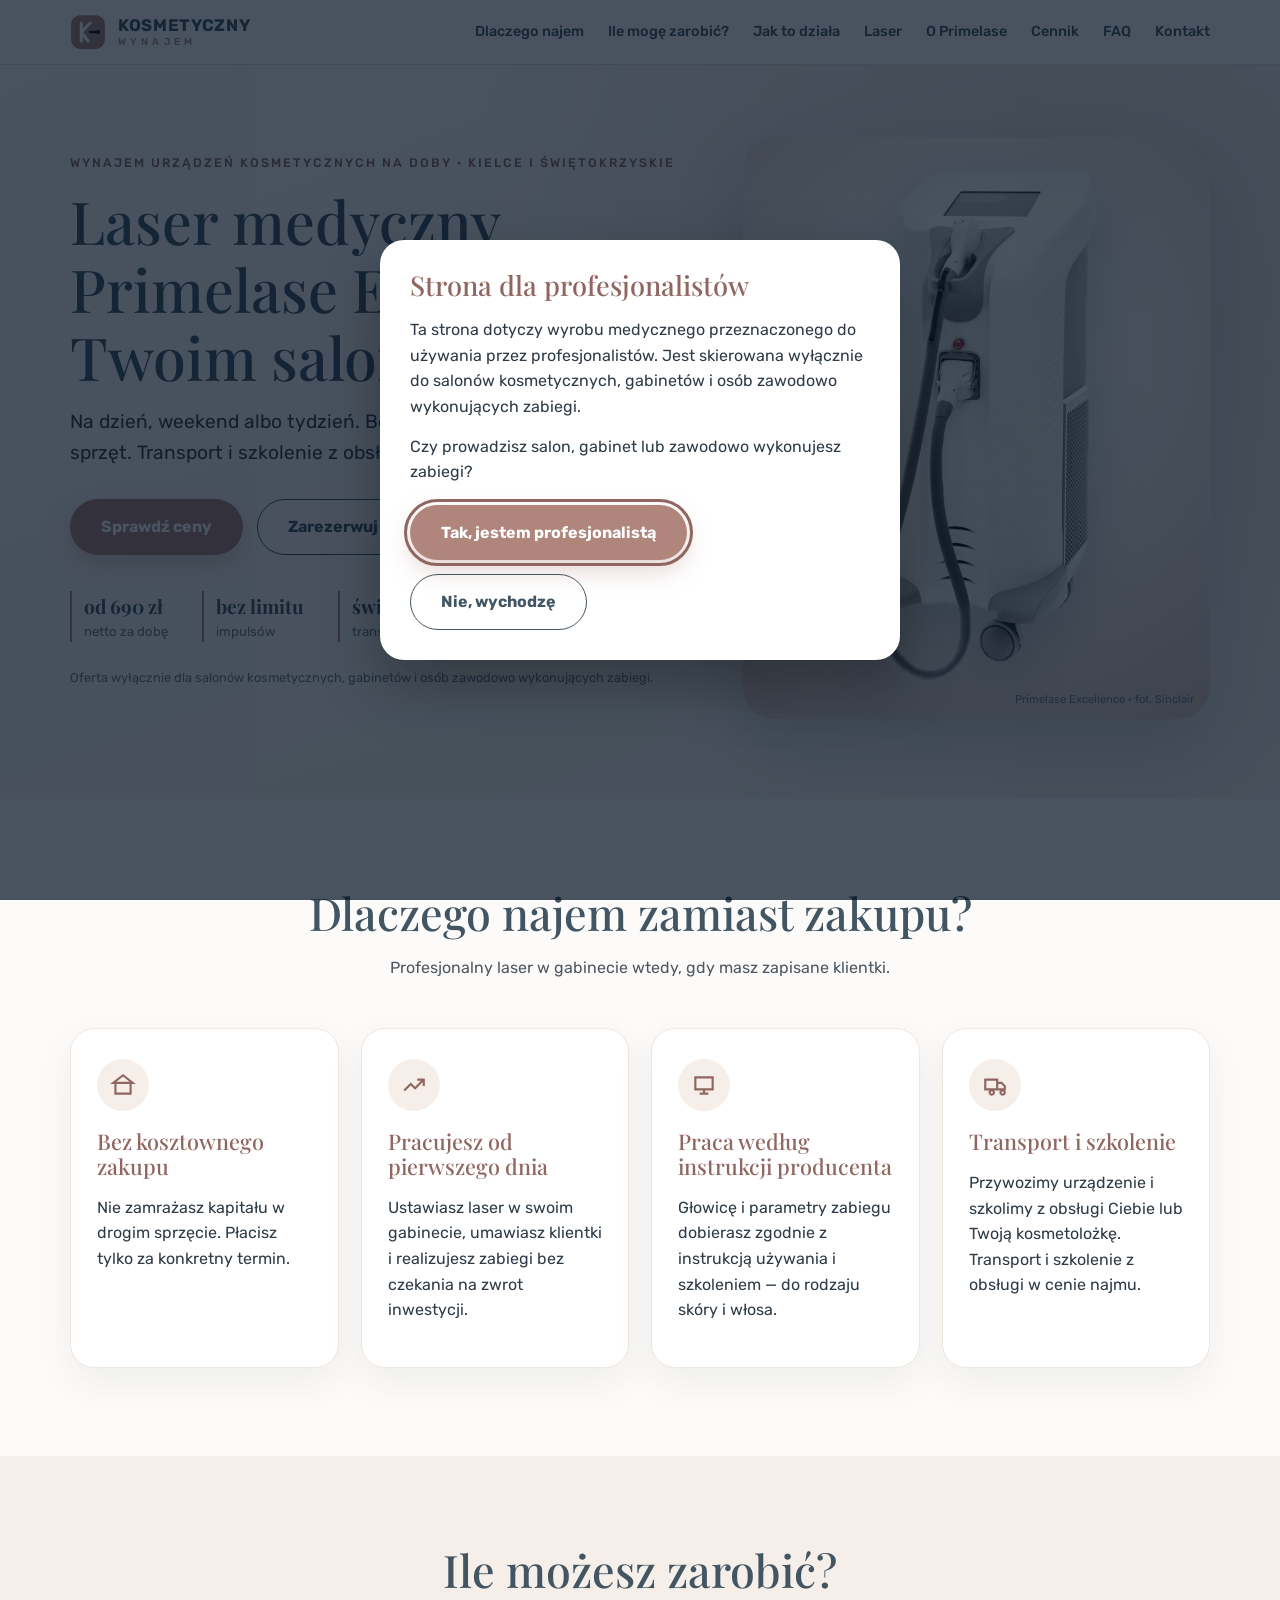
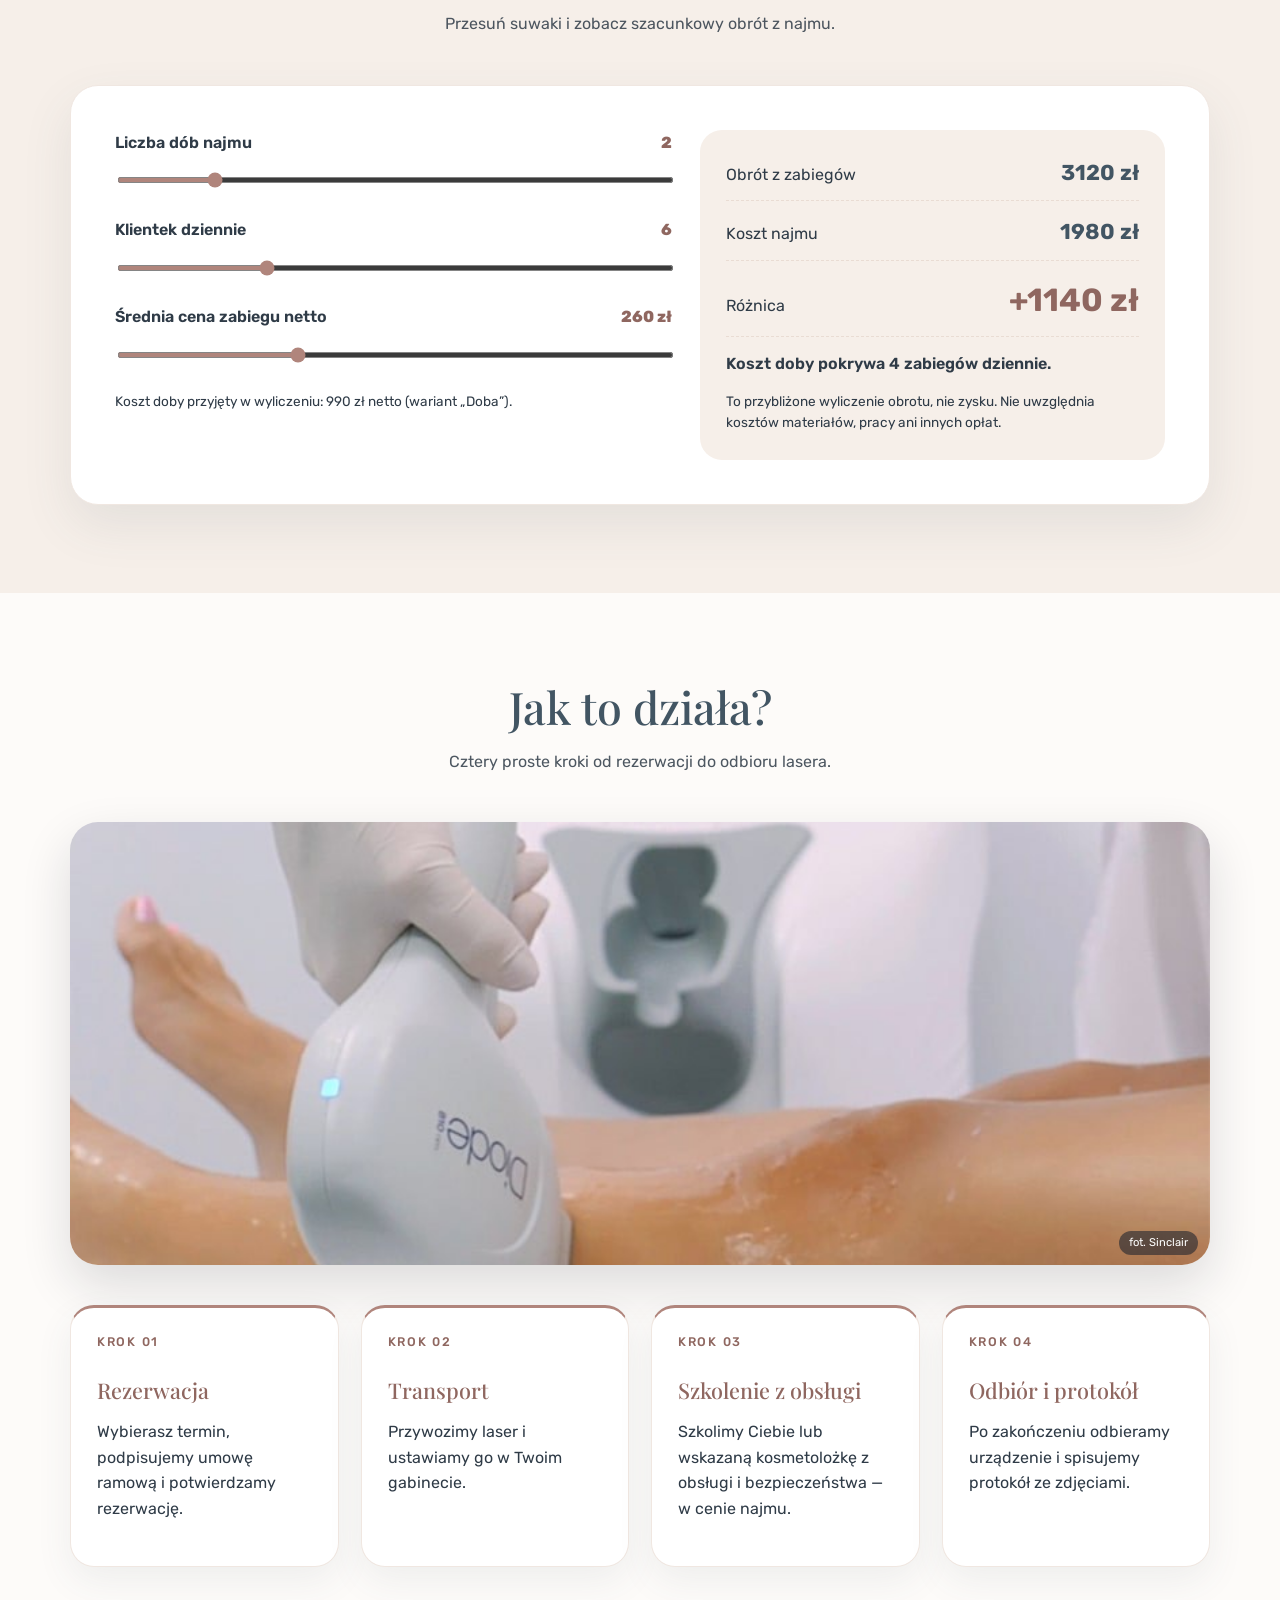
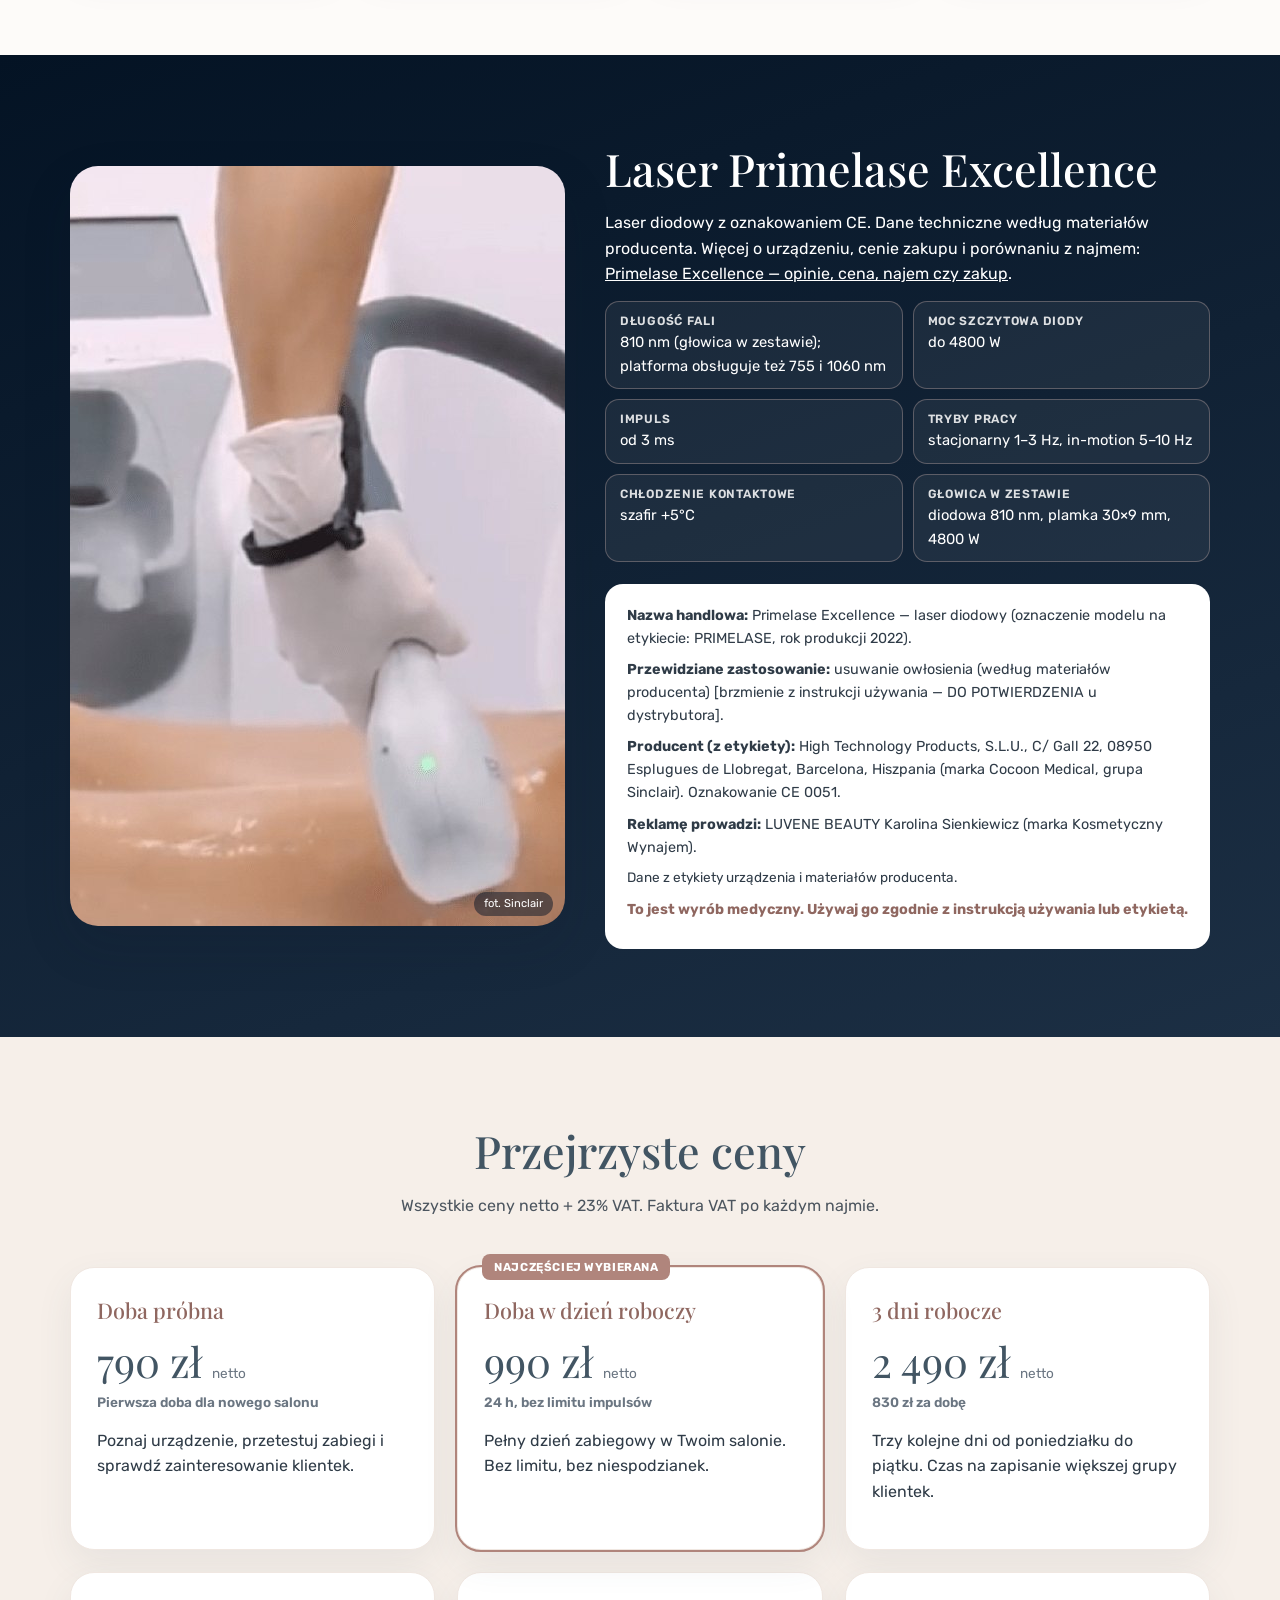
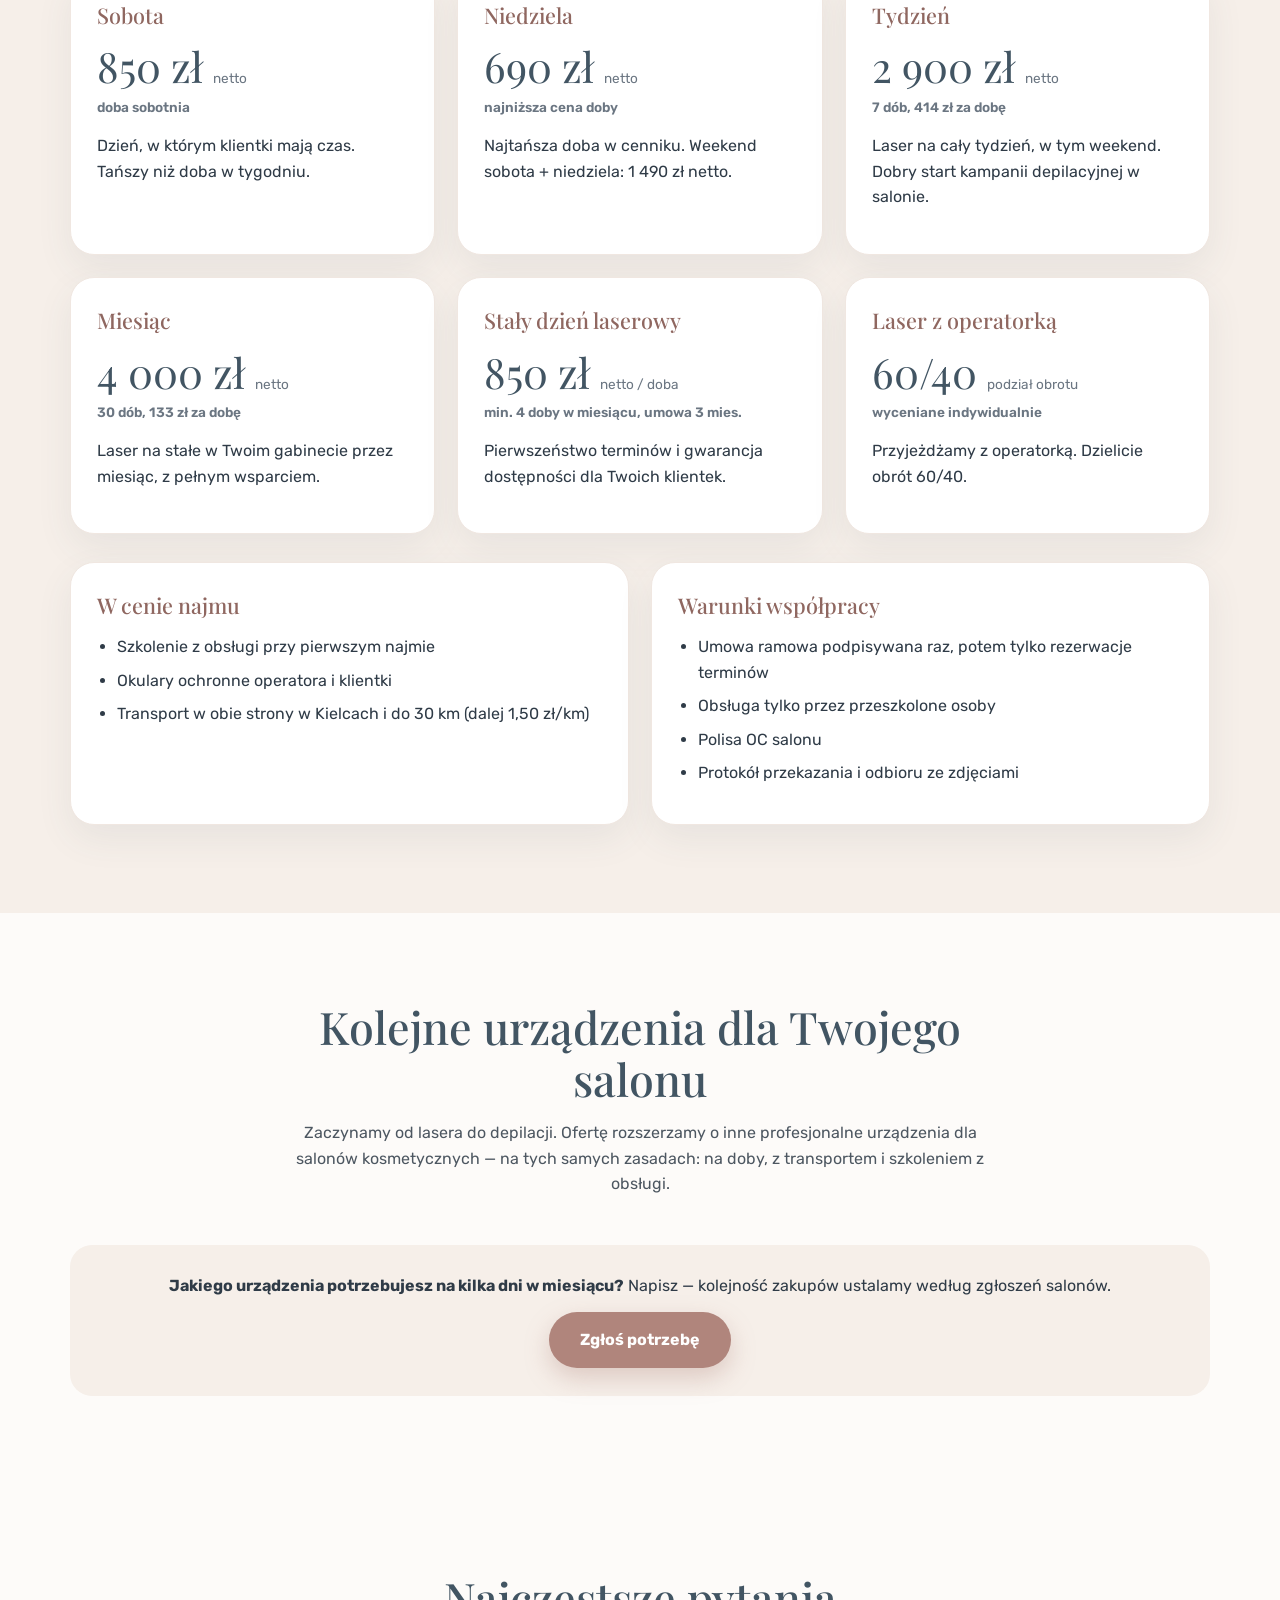
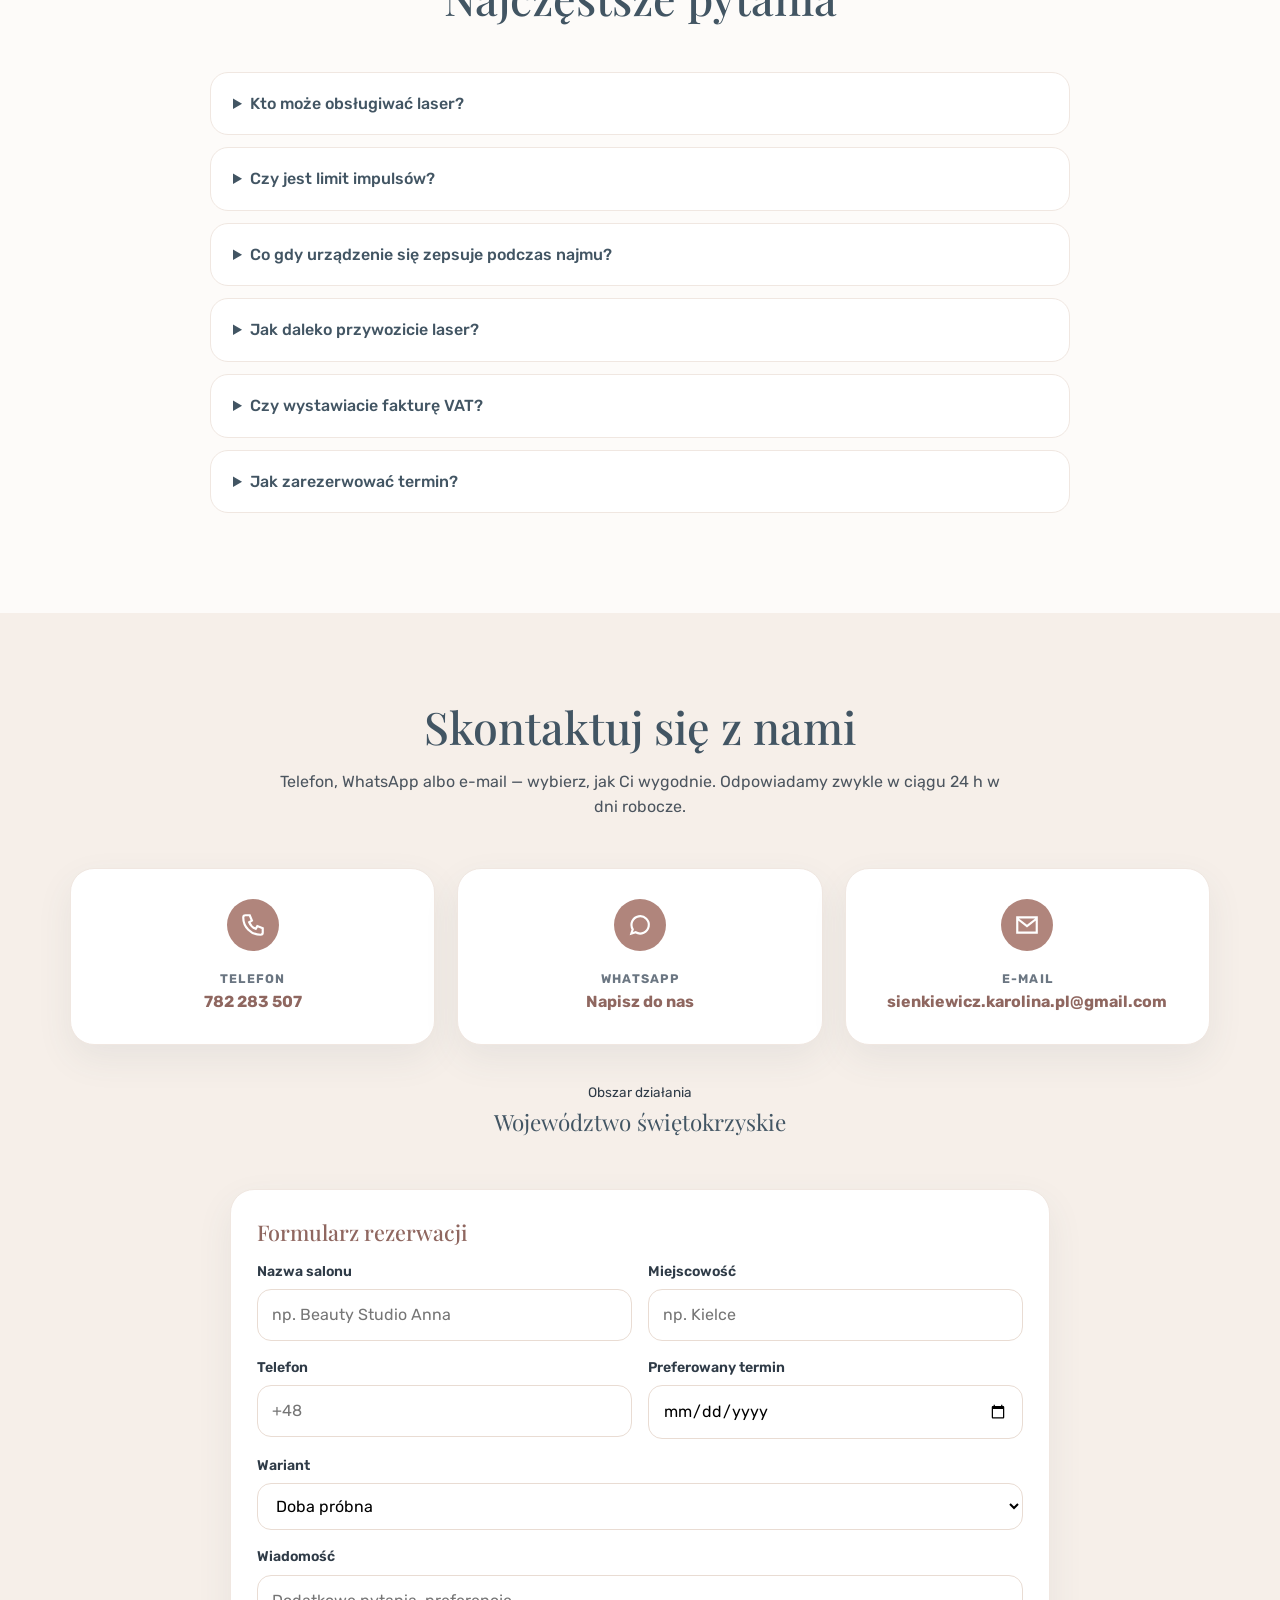
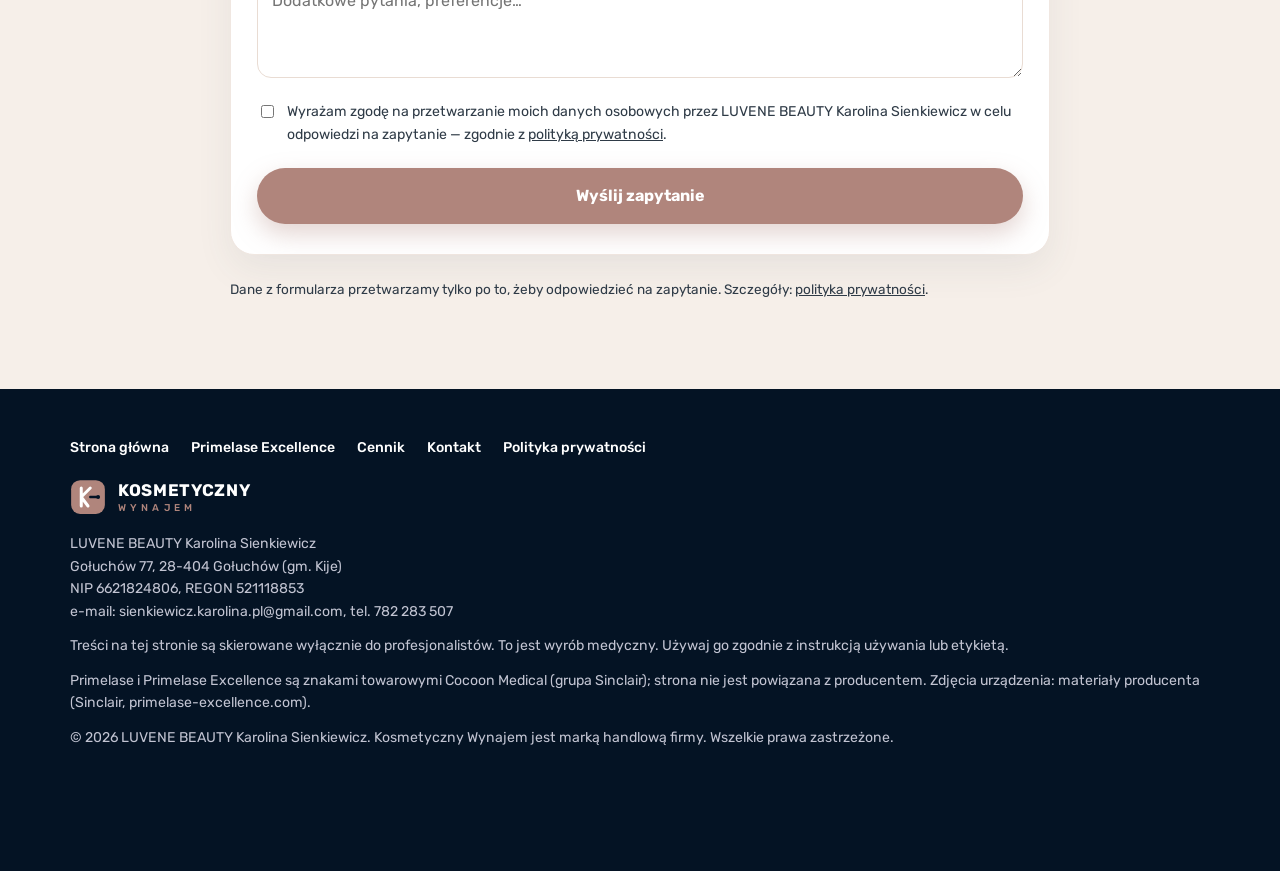
==== commit 71ba0557: "Krok 1: Rezerwacja (bez zadatku) Co-Authored-By: Claude Fable 5.1 <noreply@anthropic.com>" ====
--- a/index.html
+++ b/index.html
@@ -190,7 +190,7 @@
       </div>
       <figure class="zdjecie-pasek"><img src="img/primelase-glowica-nogi.jpg" alt="Głowica lasera Primelase Excellence podczas zabiegu na nodze" width="841" height="443" loading="lazy"><figcaption class="podpis">fot. Sinclair</figcaption></figure>
       <div class="siatka siatka-4">
-        <div class="kafel krok"><span class="krok-nr">01</span><h3>Rezerwacja i zadatek</h3><p>Wybierasz termin, podpisujemy umowę ramową i potwierdzamy rezerwację.</p></div>
+        <div class="kafel krok"><span class="krok-nr">01</span><h3>Rezerwacja</h3><p>Wybierasz termin, podpisujemy umowę ramową i potwierdzamy rezerwację.</p></div>
         <div class="kafel krok"><span class="krok-nr">02</span><h3>Transport</h3><p>Przywozimy laser i ustawiamy go w Twoim gabinecie.</p></div>
         <div class="kafel krok"><span class="krok-nr">03</span><h3>Szkolenie z obsługi</h3><p>Szkolimy Ciebie lub wskazaną kosmetolożkę z obsługi i bezpieczeństwa — w cenie najmu.</p></div>
         <div class="kafel krok"><span class="krok-nr">04</span><h3>Odbiór i protokół</h3><p>Po zakończeniu odbieramy urządzenie i spisujemy protokół ze zdjęciami.</p></div>
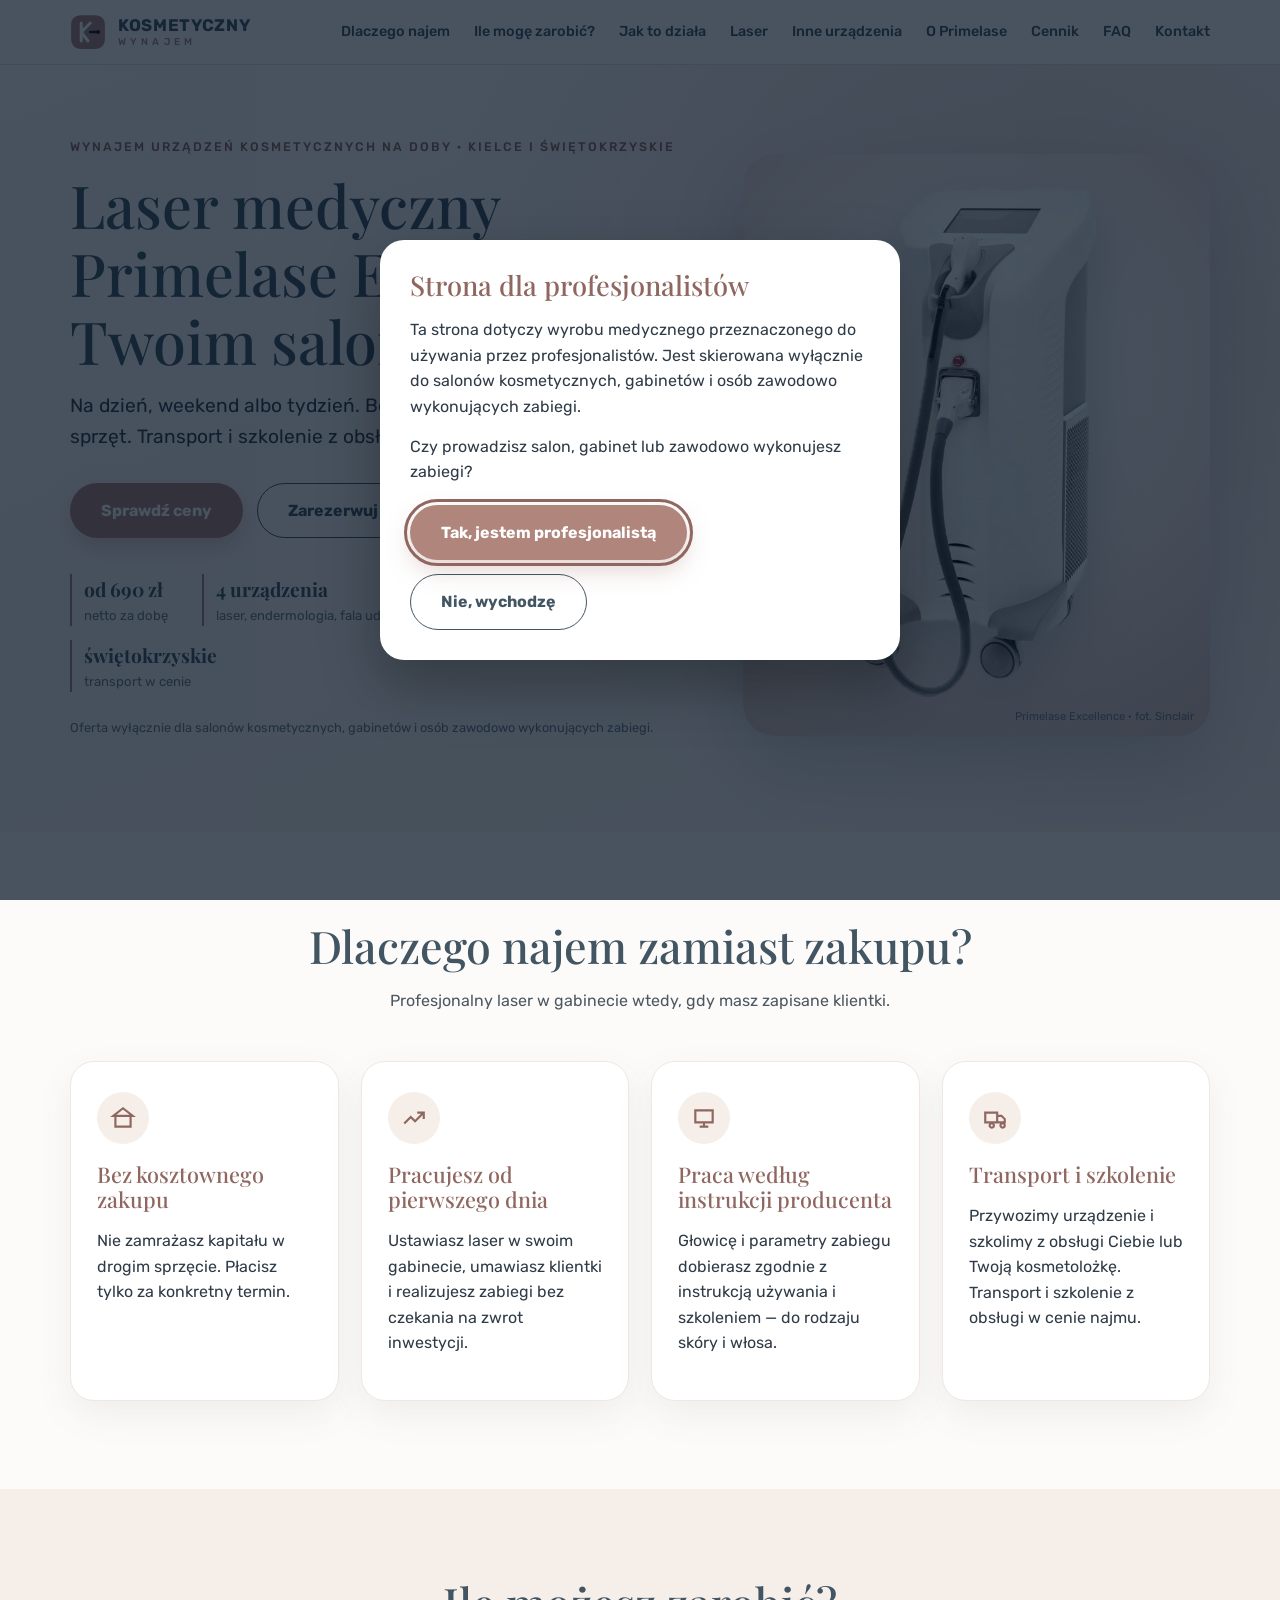
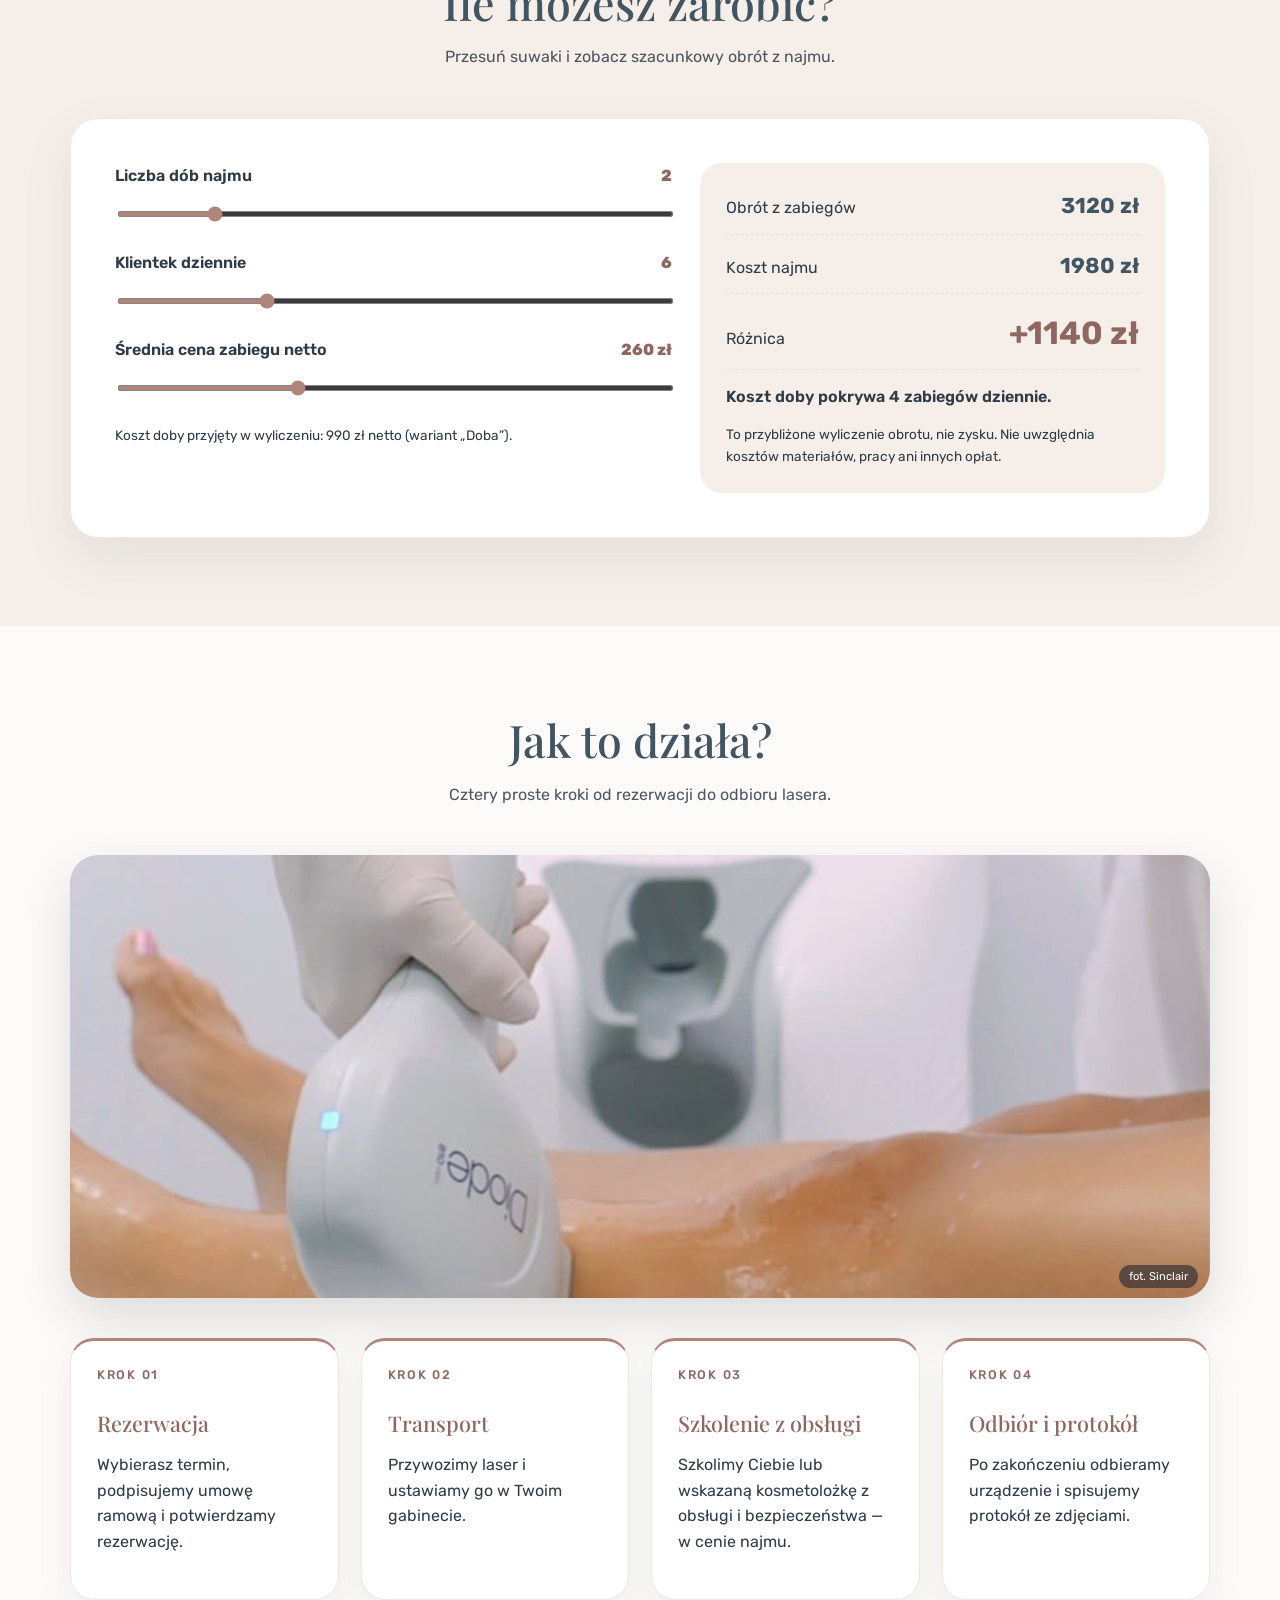
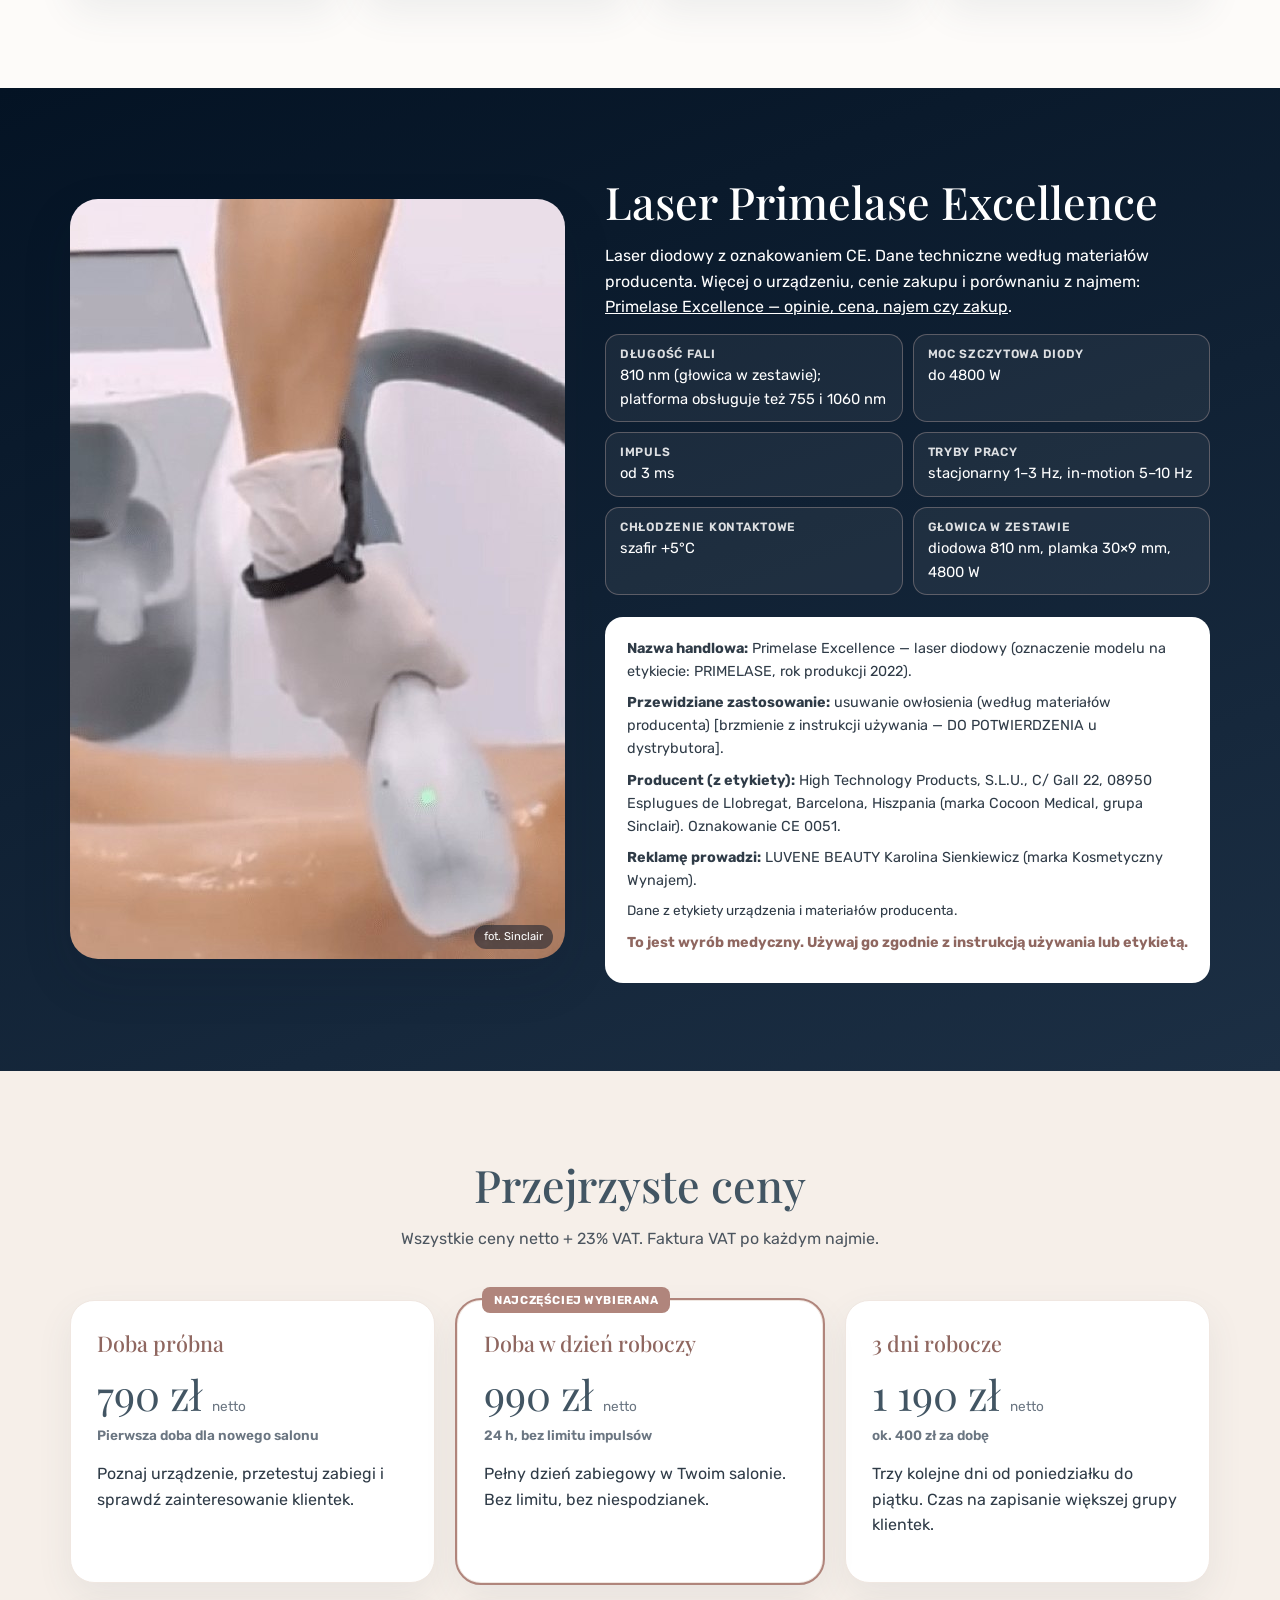
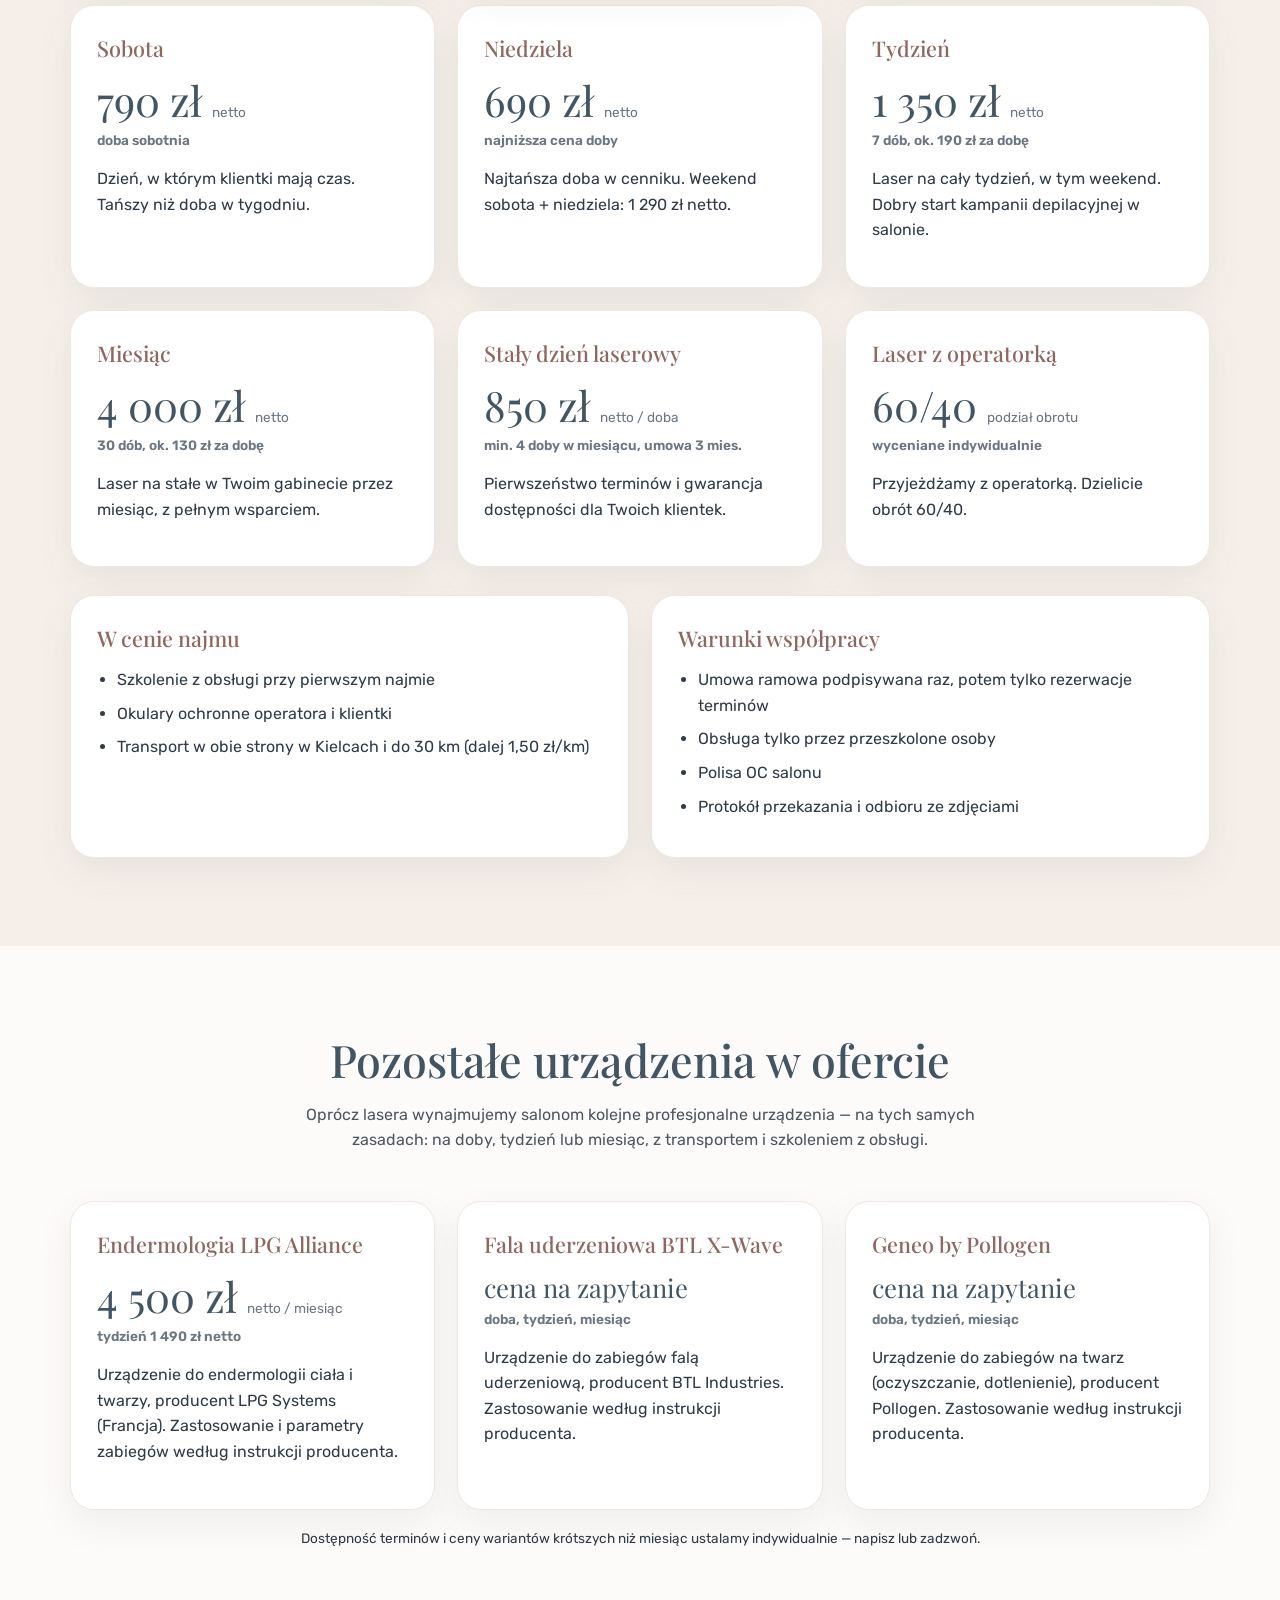
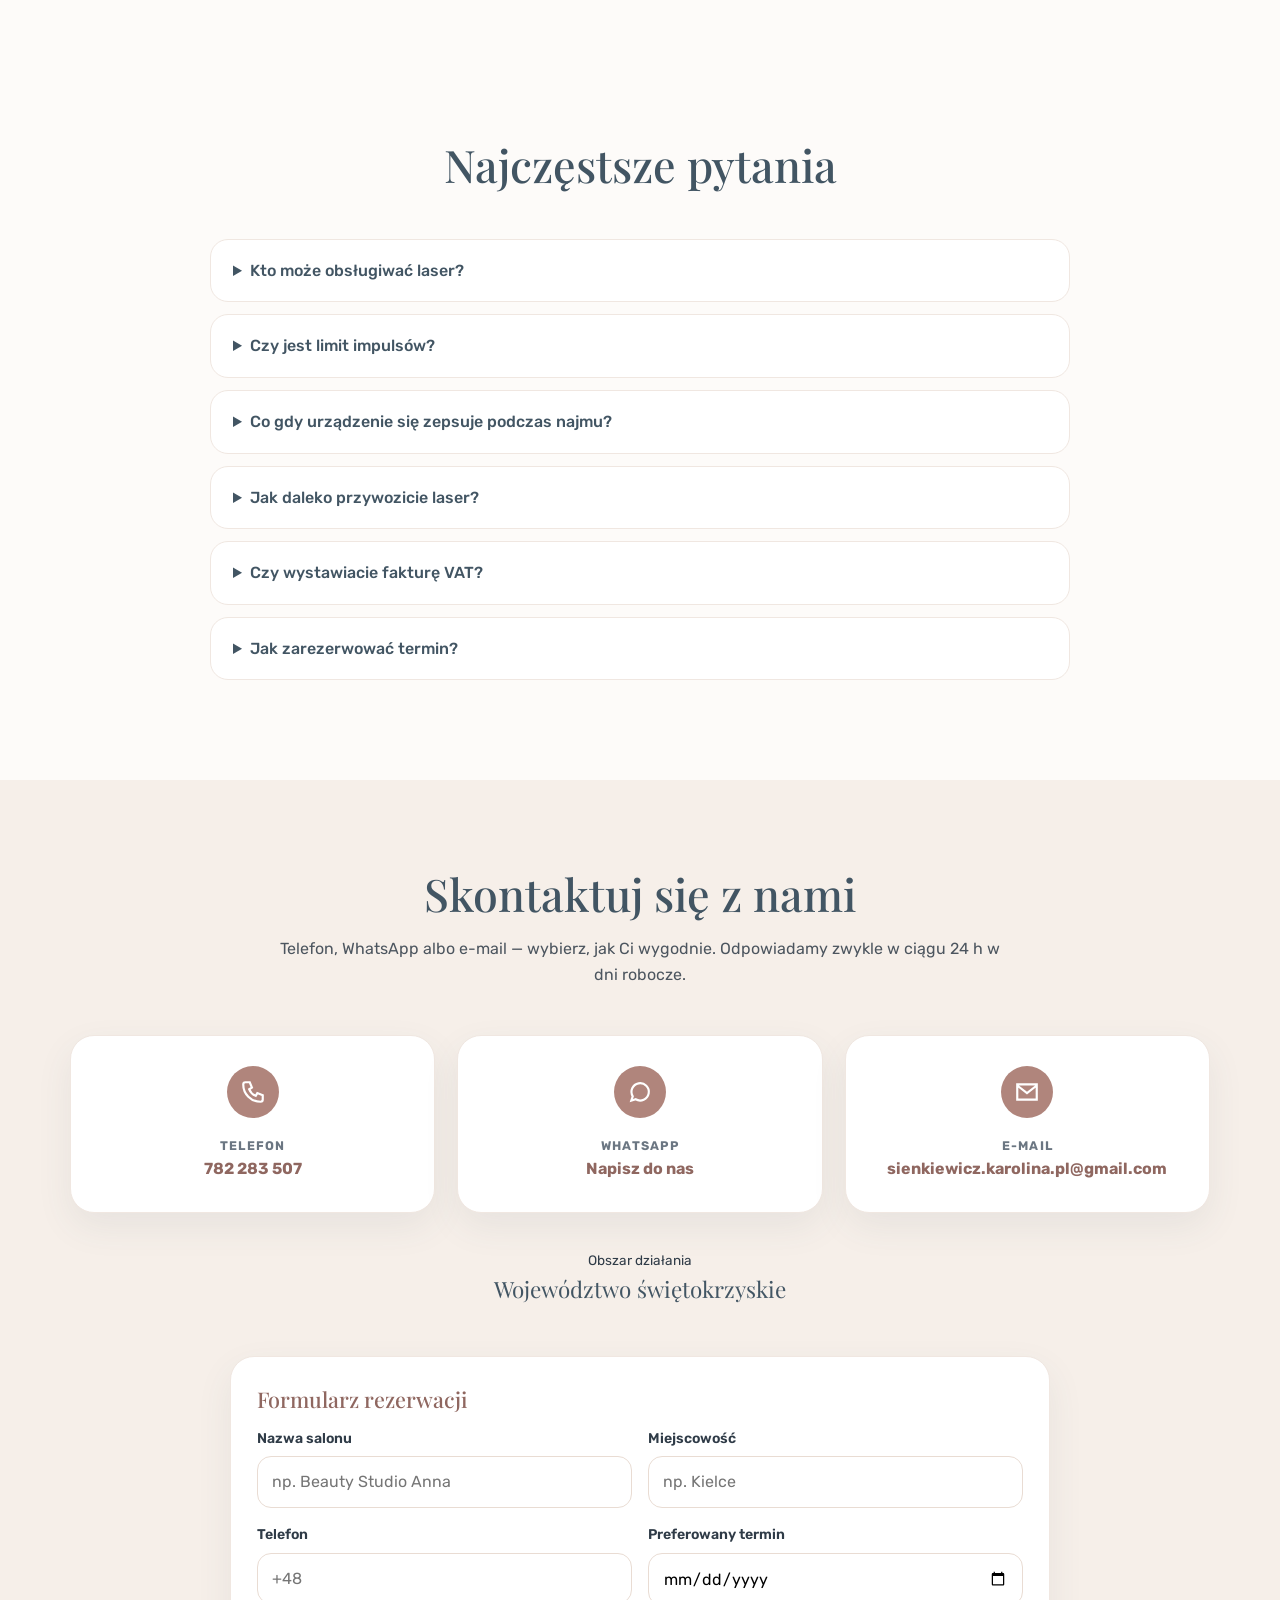
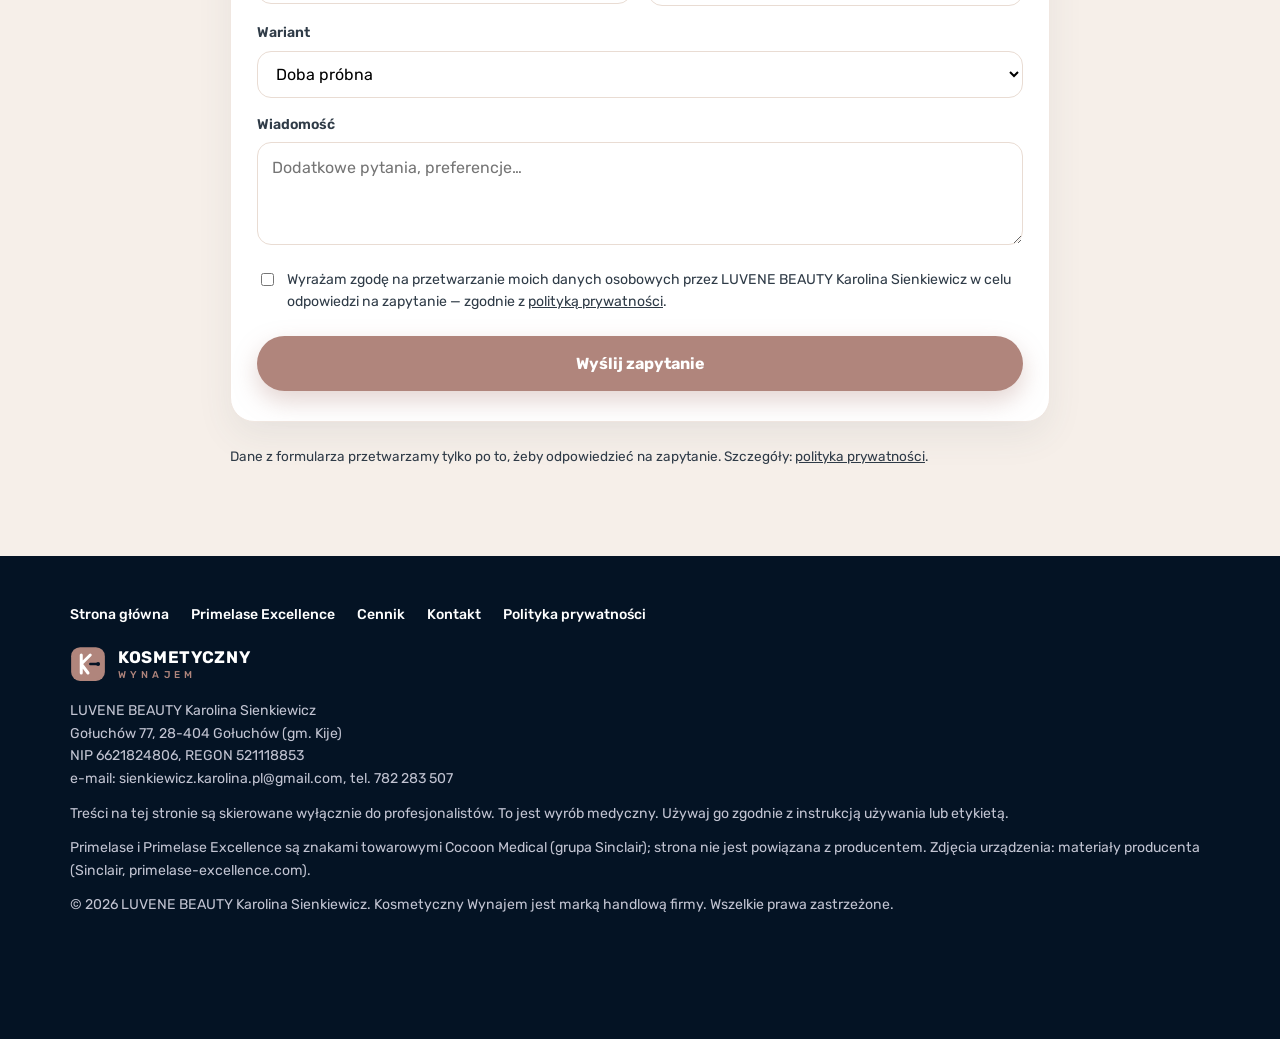
==== commit 7de308e8: "Cennik wg wzorca Karoliny (tydzień 1 350, 3 dni 1 190, weekend 1 290); sekcja pozostałych urządzeń: " ====
--- a/index.html
+++ b/index.html
@@ -1,11 +1,10 @@
 <!doctype html>
 <html lang="pl">
 <head>
-  <meta name="robots" content="noindex, nofollow">
   <meta charset="utf-8">
   <meta name="viewport" content="width=device-width, initial-scale=1">
   <title>Wynajem lasera do depilacji Kielce – Primelase Excellence na doby | Kosmetyczny Wynajem</title>
-  <meta name="description" content="Wynajem lasera do depilacji Primelase Excellence dla salonów kosmetycznych i gabinetów. Oferta dla profesjonalistów. Transport i szkolenie z obsługi w cenie najmu.">
+  <meta name="description" content="Wynajem urządzeń kosmetycznych dla salonów: laser do depilacji Primelase Excellence, endermologia LPG Alliance, fala uderzeniowa BTL X-Wave, Geneo by Pollogen. Na doby, tydzień, miesiąc. Transport i szkolenie w cenie.">
   <meta property="og:title" content="Kosmetyczny Wynajem – laser diodowy Primelase Excellence w Twoim salonie">
   <meta property="og:description" content="Najem na doby lasera diodowego Primelase Excellence dla salonów i gabinetów. Bez kosztownej inwestycji w sprzęt. Transport i szkolenie z obsługi w cenie najmu.">
   <meta property="og:type" content="website">
@@ -33,7 +32,7 @@
         "legalName": "LUVENE BEAUTY Karolina Sienkiewicz",
         "address": {"@type": "PostalAddress", "streetAddress": "Gołuchów 77", "postalCode": "28-404", "addressLocality": "Gołuchów", "addressRegion": "świętokrzyskie", "addressCountry": "PL"},
         "vatID": "PL6621824806",
-        "description": "Wynajem na doby profesjonalnych urządzeń dla salonów kosmetycznych: laser diodowy Primelase Excellence. Transport i szkolenie z obsługi w cenie najmu.",
+        "description": "Wynajem na doby, tydzień i miesiąc profesjonalnych urządzeń dla salonów kosmetycznych: laser diodowy Primelase Excellence, endermologia LPG Alliance, fala uderzeniowa BTL X-Wave, Geneo by Pollogen. Transport i szkolenie z obsługi w cenie najmu.",
         "email": "sienkiewicz.karolina.pl@gmail.com",
         "telephone": "+48 782 283 507",
         "areaServed": [{"@type": "AdministrativeArea", "name": "województwo świętokrzyskie"}, {"@type": "City", "name": "Kielce"}],
@@ -81,6 +80,7 @@
       <a href="#kalkulator">Ile mogę zarobić?</a>
       <a href="#jak-dziala">Jak to działa</a>
       <a href="#urzadzenie">Laser</a>
+      <a href="#urzadzenia">Inne urządzenia</a>
       <a href="primelase-excellence.html">O Primelase</a>
       <a href="#cennik">Cennik</a>
       <a href="#faq">FAQ</a>
@@ -103,6 +103,7 @@
         </div>
         <ul class="hero-fakty">
           <li><strong>od 690 zł</strong>netto za dobę</li>
+          <li><strong>4 urządzenia</strong>laser, endermologia, fala uderzeniowa, Geneo</li>
           <li><strong>bez limitu</strong>impulsów</li>
           <li><strong>świętokrzyskie</strong>transport w cenie</li>
         </ul>
@@ -248,13 +249,13 @@
         </div>
         <div class="kafel">
           <h3>3 dni robocze</h3>
-          <div class="cena">2 490 zł <small>netto</small></div>
-          <p class="podtytul">830 zł za dobę</p>
+          <div class="cena">1 190 zł <small>netto</small></div>
+          <p class="podtytul">ok. 400 zł za dobę</p>
           <p>Trzy kolejne dni od poniedziałku do piątku. Czas na zapisanie większej grupy klientek.</p>
         </div>
         <div class="kafel">
           <h3>Sobota</h3>
-          <div class="cena">850 zł <small>netto</small></div>
+          <div class="cena">790 zł <small>netto</small></div>
           <p class="podtytul">doba sobotnia</p>
           <p>Dzień, w którym klientki mają czas. Tańszy niż doba w tygodniu.</p>
         </div>
@@ -262,18 +263,18 @@
           <h3>Niedziela</h3>
           <div class="cena">690 zł <small>netto</small></div>
           <p class="podtytul">najniższa cena doby</p>
-          <p>Najtańsza doba w cenniku. Weekend sobota + niedziela: 1 490 zł netto.</p>
+          <p>Najtańsza doba w cenniku. Weekend sobota + niedziela: 1 290 zł netto.</p>
         </div>
         <div class="kafel">
           <h3>Tydzień</h3>
-          <div class="cena">2 900 zł <small>netto</small></div>
-          <p class="podtytul">7 dób, 414 zł za dobę</p>
+          <div class="cena">1 350 zł <small>netto</small></div>
+          <p class="podtytul">7 dób, ok. 190 zł za dobę</p>
           <p>Laser na cały tydzień, w tym weekend. Dobry start kampanii depilacyjnej w salonie.</p>
         </div>
         <div class="kafel">
           <h3>Miesiąc</h3>
           <div class="cena">4 000 zł <small>netto</small></div>
-          <p class="podtytul">30 dób, 133 zł za dobę</p>
+          <p class="podtytul">30 dób, ok. 130 zł za dobę</p>
           <p>Laser na stałe w Twoim gabinecie przez miesiąc, z pełnym wsparciem.</p>
         </div>
         <div class="kafel">
@@ -311,17 +312,34 @@
     </div>
   </section>
 
-  <!-- 6b. KOLEJNE URZĄDZENIA -->
-  <section id="rozwoj" aria-labelledby="rozwoj-tytul">
-    <div class="kontener">
-      <div class="naglowek-sekcji">
-        <h2 id="rozwoj-tytul">Kolejne urządzenia dla Twojego salonu</h2>
-        <p>Zaczynamy od lasera do depilacji. Ofertę rozszerzamy o inne profesjonalne urządzenia dla salonów kosmetycznych — na tych samych zasadach: na doby, z transportem i szkoleniem z obsługi.</p>
-      </div>
-      <div class="cta-pasek">
-        <p><strong>Jakiego urządzenia potrzebujesz na kilka dni w miesiącu?</strong> Napisz — kolejność zakupów ustalamy według zgłoszeń salonów.</p>
-        <a href="#kontakt" class="btn btn-roz">Zgłoś potrzebę</a>
-      </div>
+  <!-- 6b. POZOSTAŁE URZĄDZENIA -->
+  <section id="urzadzenia" aria-labelledby="urzadzenia-tytul">
+    <div class="kontener">
+      <div class="naglowek-sekcji">
+        <h2 id="urzadzenia-tytul">Pozostałe urządzenia w ofercie</h2>
+        <p>Oprócz lasera wynajmujemy salonom kolejne profesjonalne urządzenia — na tych samych zasadach: na doby, tydzień lub miesiąc, z transportem i szkoleniem z obsługi.</p>
+      </div>
+      <div class="siatka siatka-3">
+        <div class="kafel">
+          <h3>Endermologia LPG Alliance</h3>
+          <div class="cena">4 500 zł <small>netto / miesiąc</small></div>
+          <p class="podtytul">tydzień 1 490 zł netto</p>
+          <p>Urządzenie do endermologii ciała i twarzy, producent LPG Systems (Francja). Zastosowanie i parametry zabiegów według instrukcji producenta.</p>
+        </div>
+        <div class="kafel">
+          <h3>Fala uderzeniowa BTL X-Wave</h3>
+          <div class="cena" style="font-size:1.6rem;">cena na zapytanie</div>
+          <p class="podtytul">doba, tydzień, miesiąc</p>
+          <p>Urządzenie do zabiegów falą uderzeniową, producent BTL Industries. Zastosowanie według instrukcji producenta.</p>
+        </div>
+        <div class="kafel">
+          <h3>Geneo by Pollogen</h3>
+          <div class="cena" style="font-size:1.6rem;">cena na zapytanie</div>
+          <p class="podtytul">doba, tydzień, miesiąc</p>
+          <p>Urządzenie do zabiegów na twarz (oczyszczanie, dotlenienie), producent Pollogen. Zastosowanie według instrukcji producenta.</p>
+        </div>
+      </div>
+      <p class="maly" style="text-align:center; margin-top:18px;">Dostępność terminów i ceny wariantów krótszych niż miesiąc ustalamy indywidualnie — napisz lub zadzwoń.</p>
     </div>
   </section>
 
@@ -402,6 +420,9 @@
               <option>Weekend (sobota + niedziela)</option>
               <option>Tydzień</option>
               <option>Miesiąc</option>
+              <option>Endermologia LPG Alliance</option>
+              <option>Fala uderzeniowa BTL X-Wave</option>
+              <option>Geneo by Pollogen</option>
               <option>Stały dzień laserowy</option>
               <option>Laser z operatorką</option>
             </select>
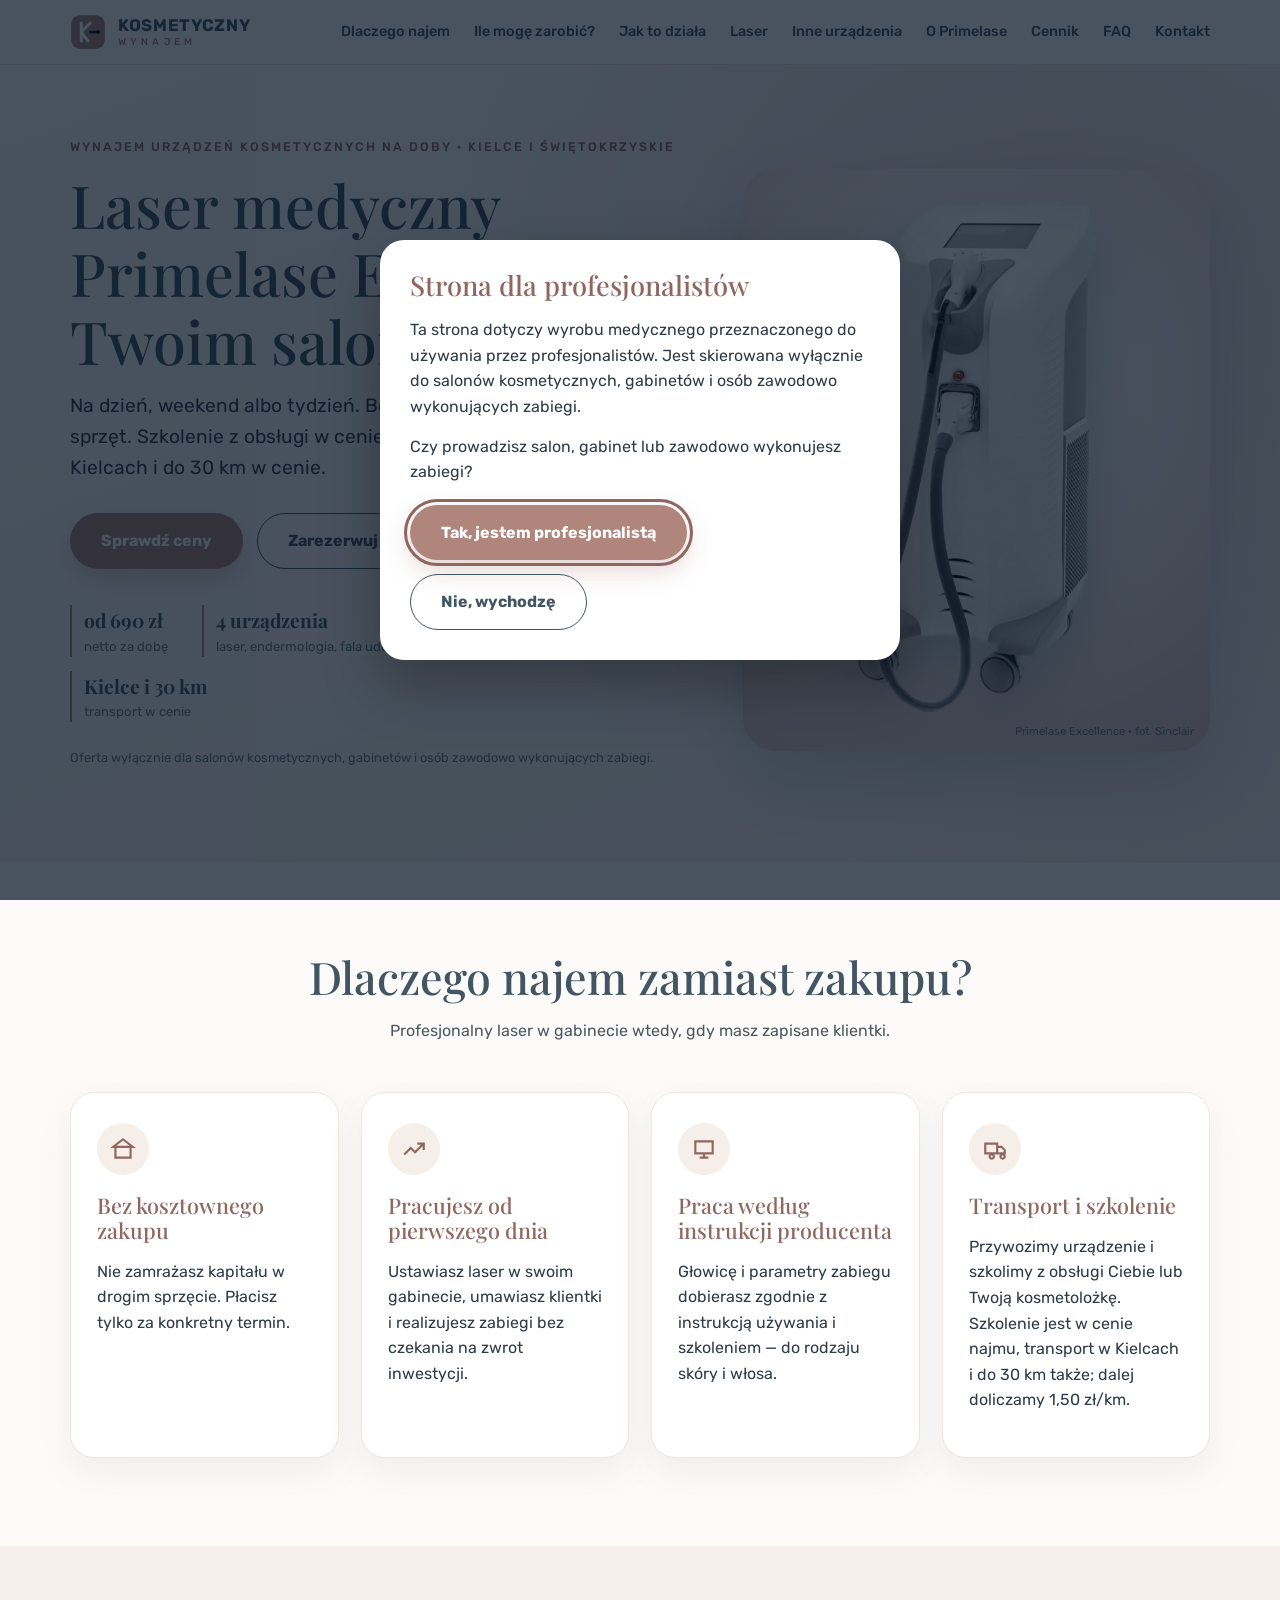
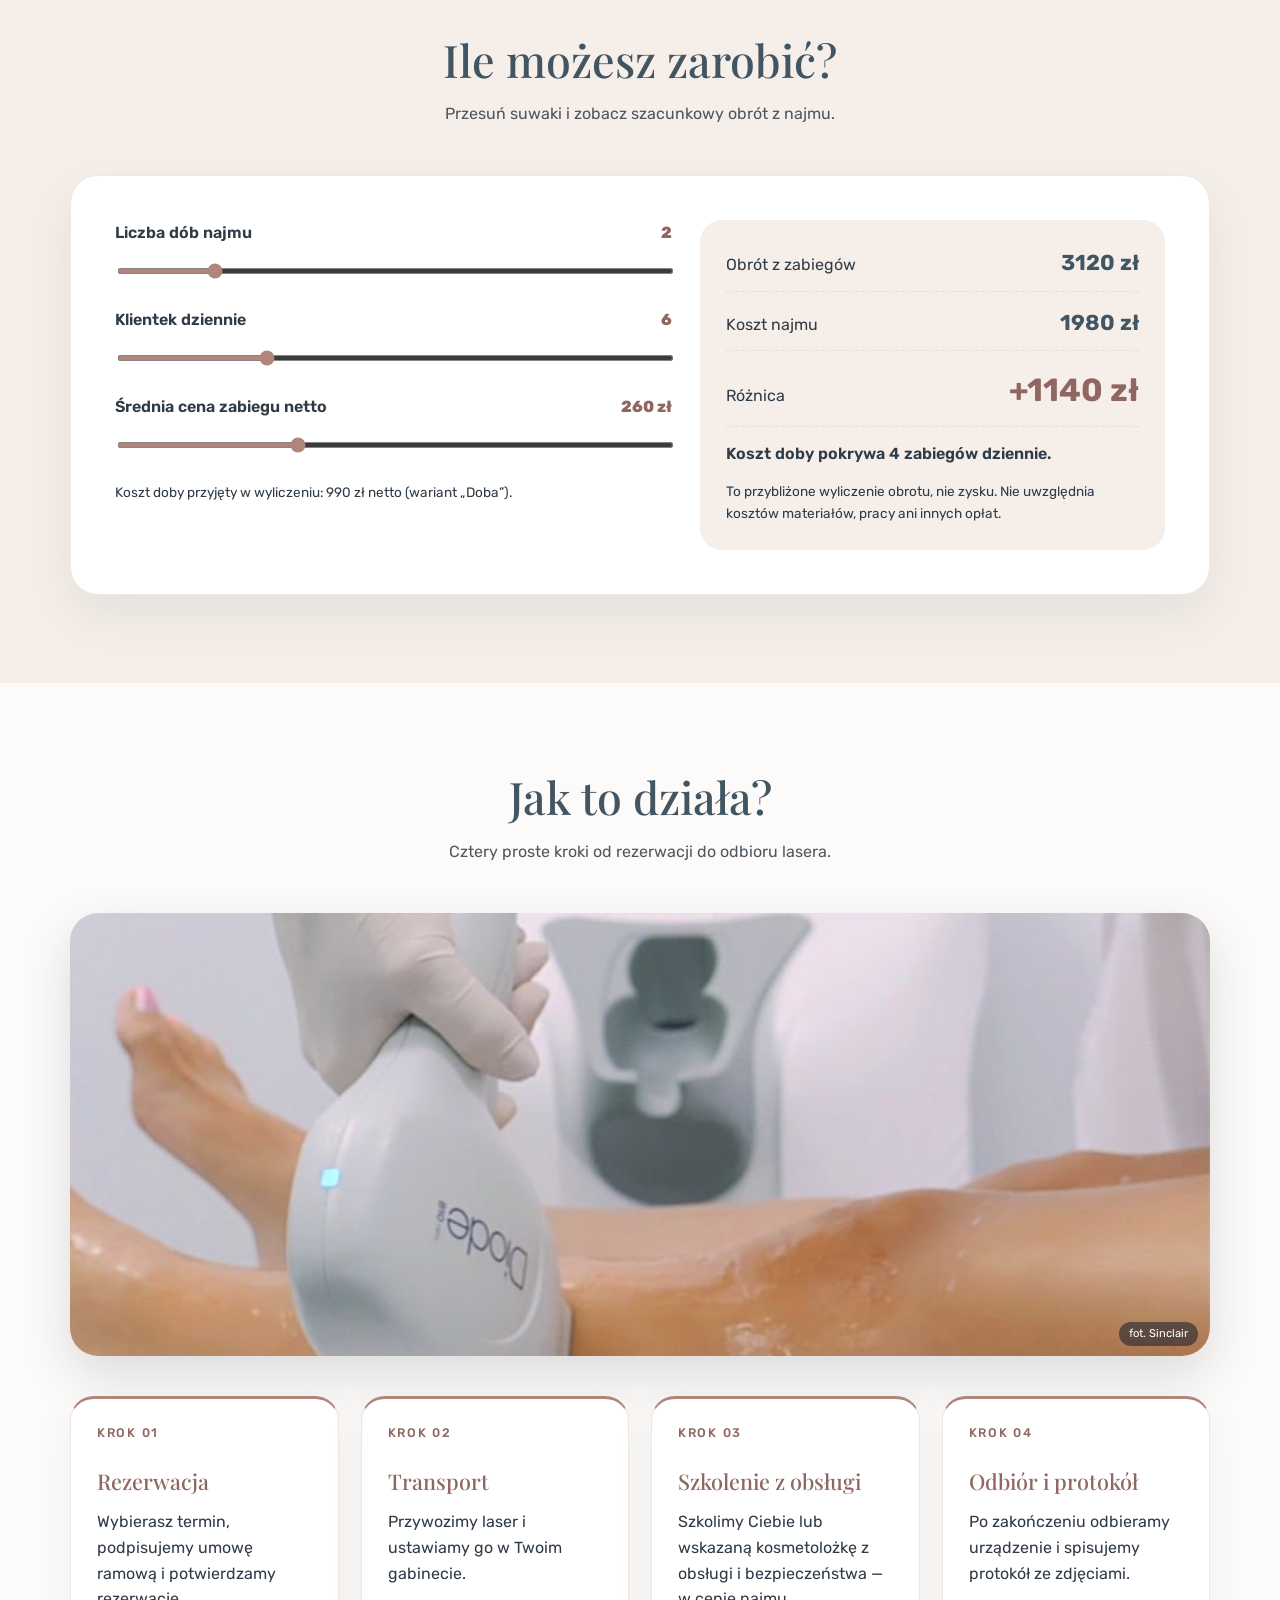
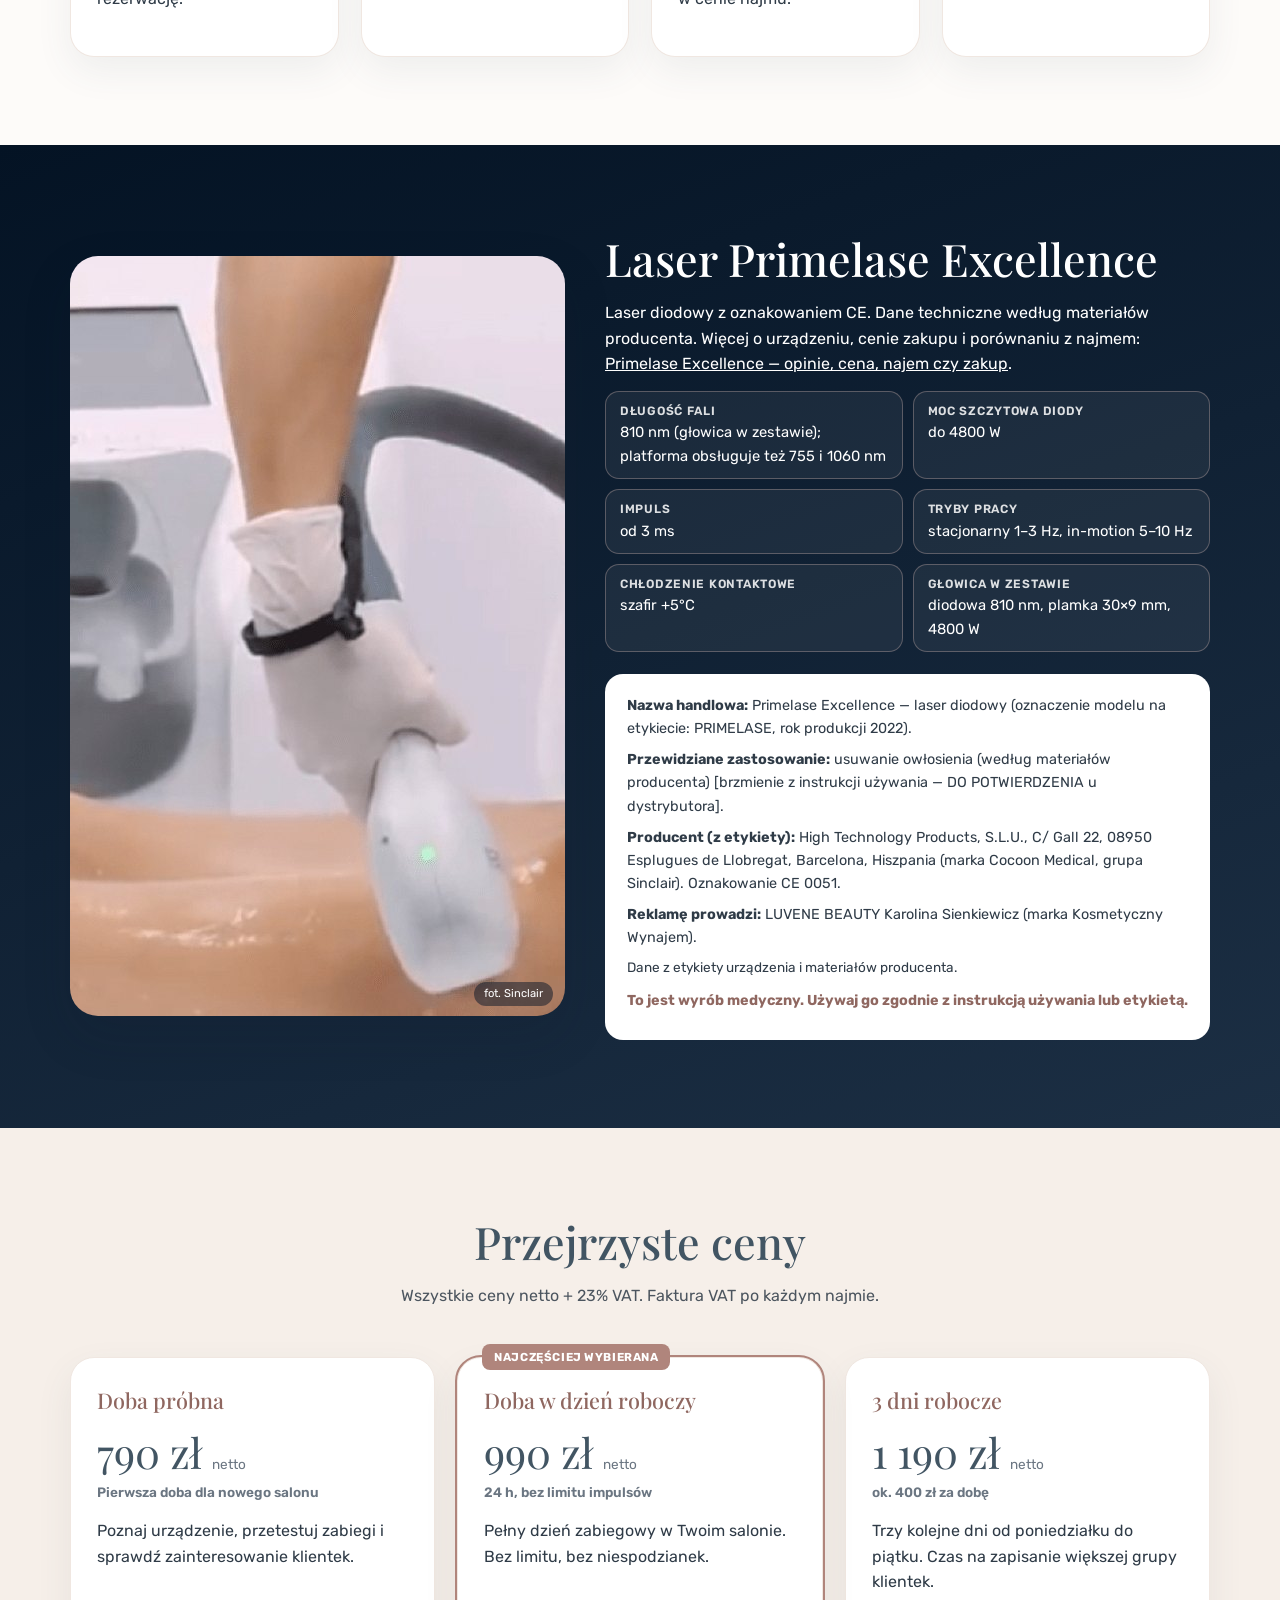
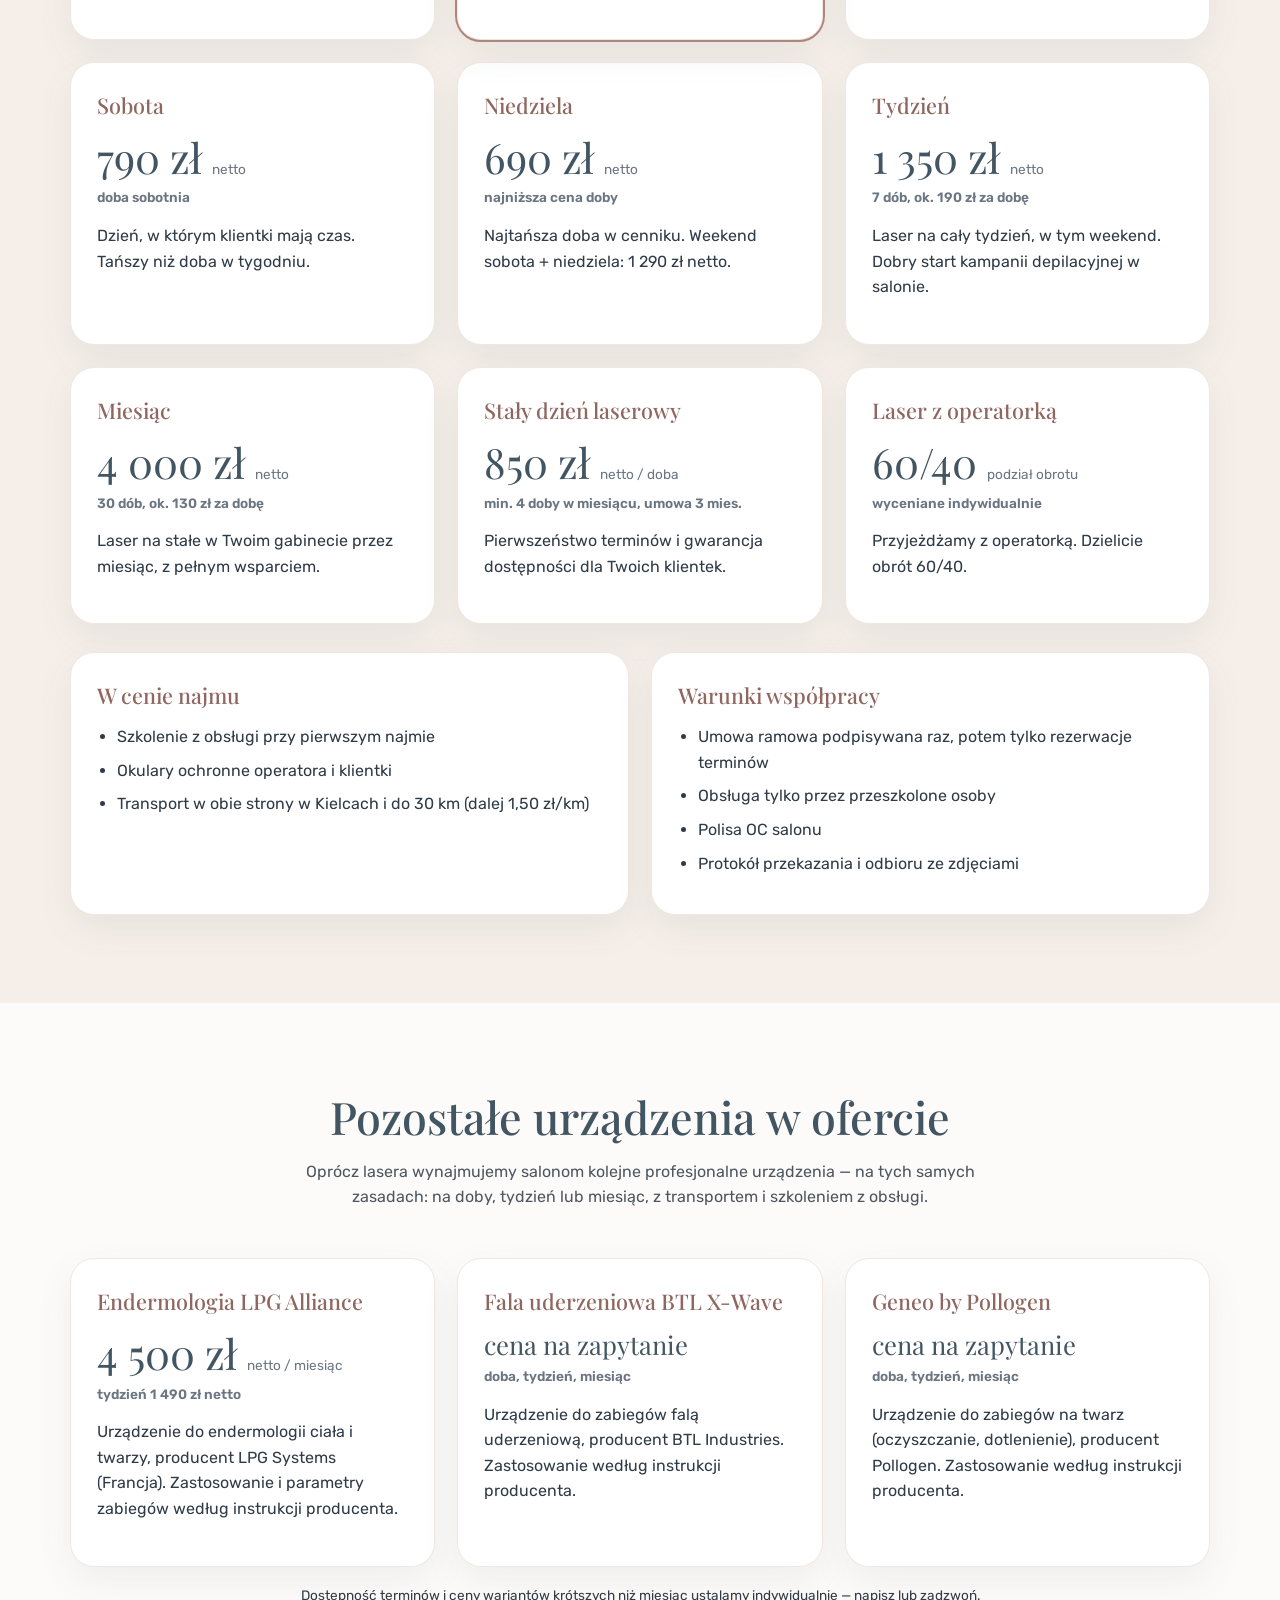
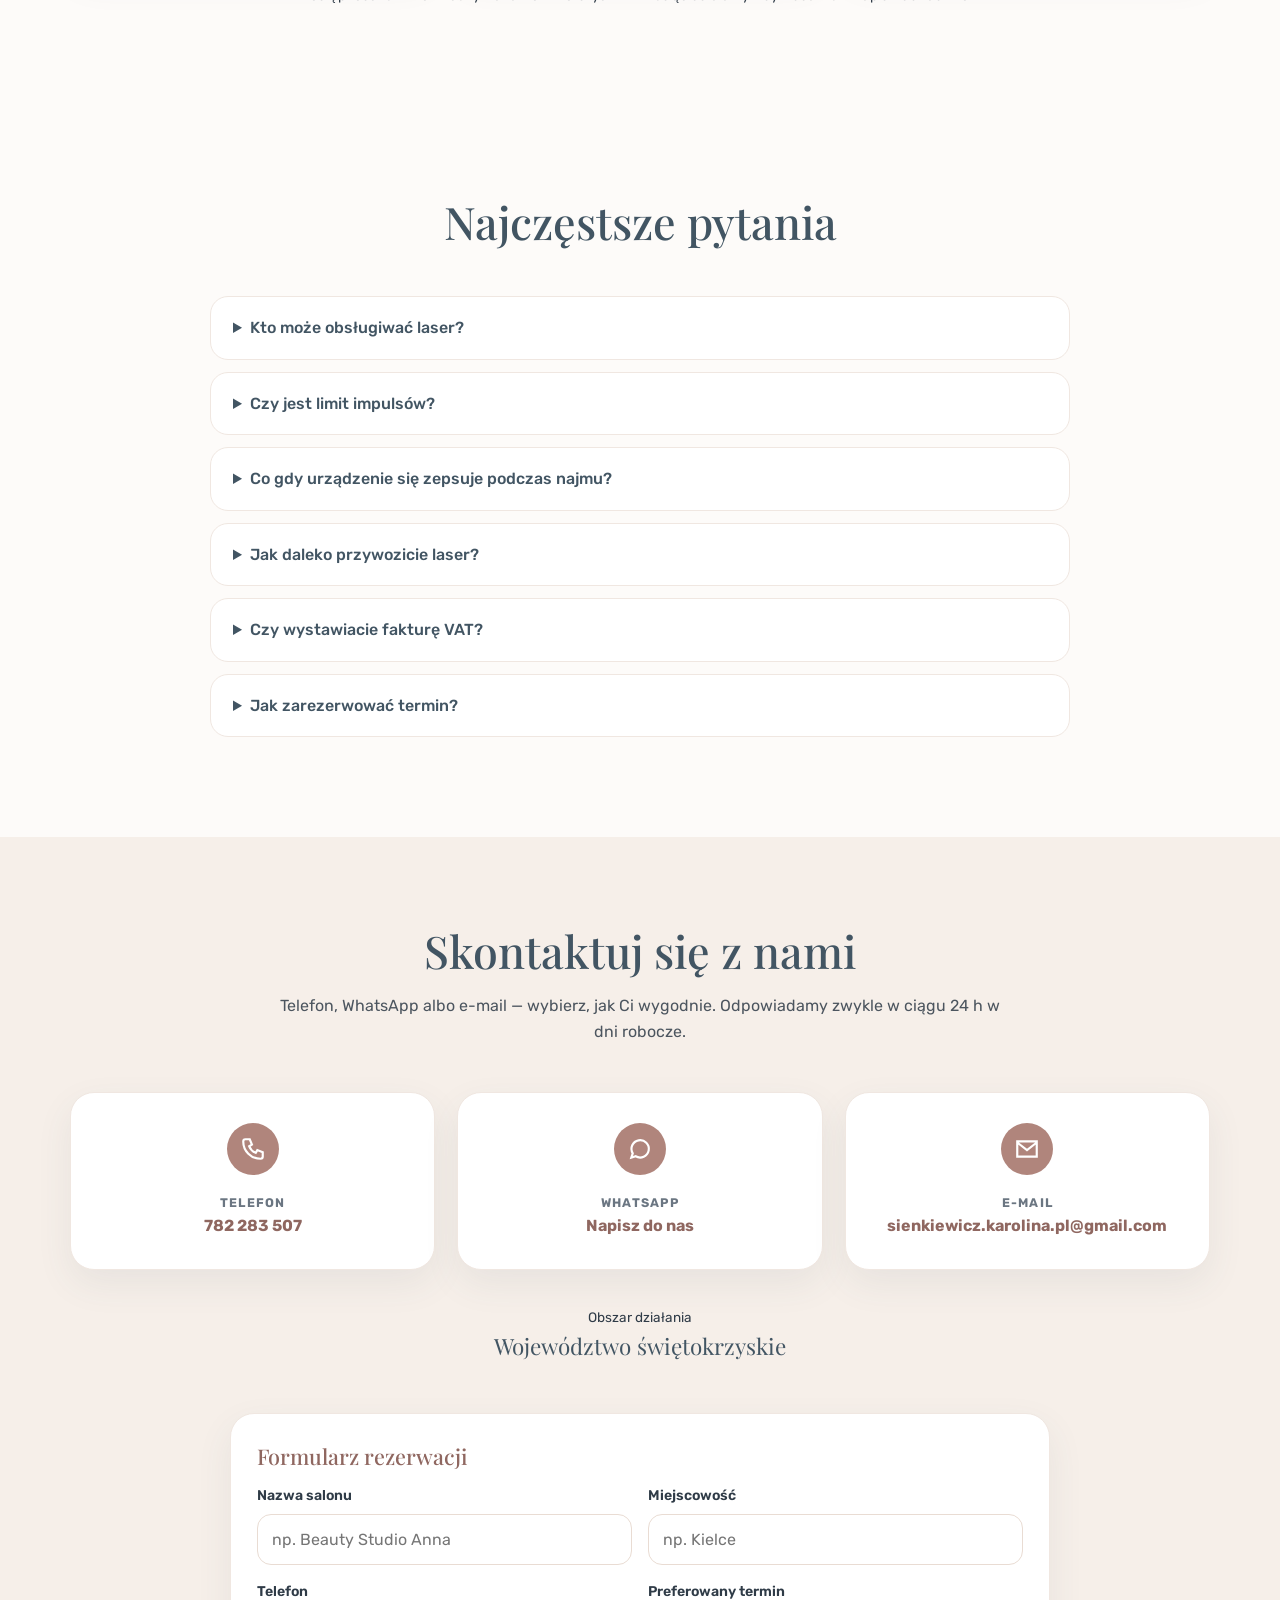
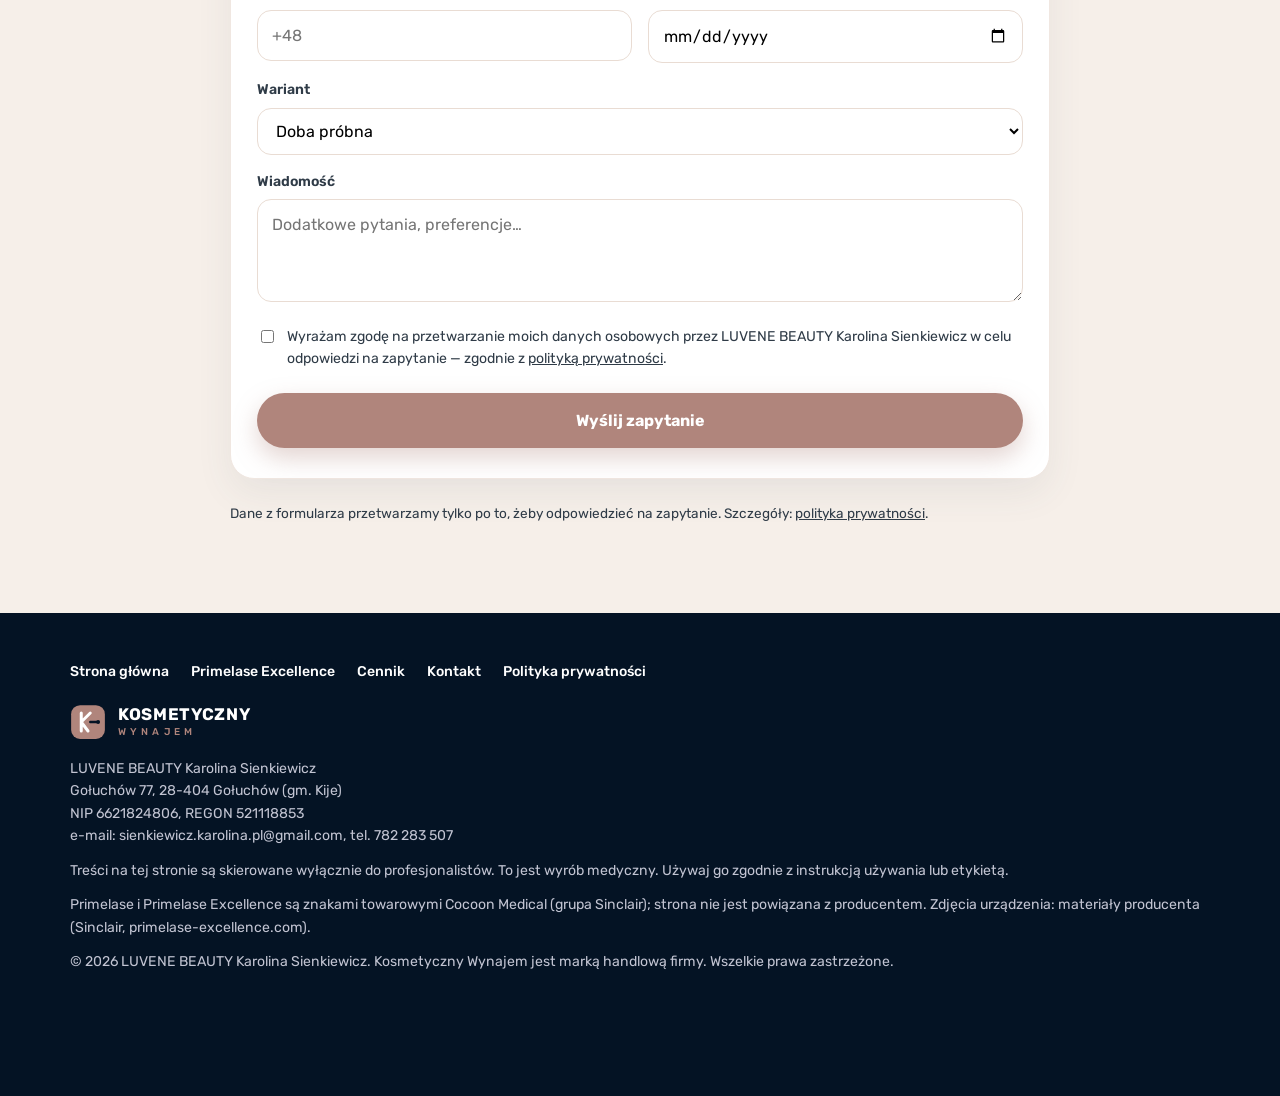
==== commit a5ce798e: "Transport w cenie tylko w Kielcach i do 30 km (prośba Karoliny): plakietka, opisy, JSON-LD Co-Author" ====
--- a/index.html
+++ b/index.html
@@ -4,9 +4,9 @@
   <meta charset="utf-8">
   <meta name="viewport" content="width=device-width, initial-scale=1">
   <title>Wynajem lasera do depilacji Kielce – Primelase Excellence na doby | Kosmetyczny Wynajem</title>
-  <meta name="description" content="Wynajem urządzeń kosmetycznych dla salonów: laser do depilacji Primelase Excellence, endermologia LPG Alliance, fala uderzeniowa BTL X-Wave, Geneo by Pollogen. Na doby, tydzień, miesiąc. Transport i szkolenie w cenie.">
+  <meta name="description" content="Wynajem urządzeń kosmetycznych dla salonów: laser do depilacji Primelase Excellence, endermologia LPG Alliance, fala uderzeniowa BTL X-Wave, Geneo by Pollogen. Na doby, tydzień, miesiąc. Szkolenie z obsługi w cenie, transport w Kielcach i do 30 km w cenie.">
   <meta property="og:title" content="Kosmetyczny Wynajem – laser diodowy Primelase Excellence w Twoim salonie">
-  <meta property="og:description" content="Najem na doby lasera diodowego Primelase Excellence dla salonów i gabinetów. Bez kosztownej inwestycji w sprzęt. Transport i szkolenie z obsługi w cenie najmu.">
+  <meta property="og:description" content="Najem na doby lasera diodowego Primelase Excellence dla salonów i gabinetów. Bez kosztownej inwestycji w sprzęt. Szkolenie z obsługi w cenie najmu, transport w Kielcach i do 30 km w cenie.">
   <meta property="og:type" content="website">
   <meta property="og:locale" content="pl_PL">
   <meta property="og:image" content="https://kosmetycznywynajem.pl/img/primelase-zabieg-nogi.jpg">
@@ -32,7 +32,7 @@
         "legalName": "LUVENE BEAUTY Karolina Sienkiewicz",
         "address": {"@type": "PostalAddress", "streetAddress": "Gołuchów 77", "postalCode": "28-404", "addressLocality": "Gołuchów", "addressRegion": "świętokrzyskie", "addressCountry": "PL"},
         "vatID": "PL6621824806",
-        "description": "Wynajem na doby, tydzień i miesiąc profesjonalnych urządzeń dla salonów kosmetycznych: laser diodowy Primelase Excellence, endermologia LPG Alliance, fala uderzeniowa BTL X-Wave, Geneo by Pollogen. Transport i szkolenie z obsługi w cenie najmu.",
+        "description": "Wynajem na doby, tydzień i miesiąc profesjonalnych urządzeń dla salonów kosmetycznych: laser diodowy Primelase Excellence, endermologia LPG Alliance, fala uderzeniowa BTL X-Wave, Geneo by Pollogen. Szkolenie z obsługi w cenie najmu, transport w Kielcach i do 30 km w cenie.",
         "email": "sienkiewicz.karolina.pl@gmail.com",
         "telephone": "+48 782 283 507",
         "areaServed": [{"@type": "AdministrativeArea", "name": "województwo świętokrzyskie"}, {"@type": "City", "name": "Kielce"}],
@@ -96,7 +96,7 @@
       <div>
         <p class="nadtytul">Wynajem urządzeń kosmetycznych na doby · Kielce i świętokrzyskie</p>
         <h1>Laser medyczny Primelase Excellence w Twoim salonie</h1>
-        <p class="lead">Na dzień, weekend albo tydzień. Bez kosztownej inwestycji w sprzęt. Transport i szkolenie z obsługi w cenie najmu.</p>
+        <p class="lead">Na dzień, weekend albo tydzień. Bez kosztownej inwestycji w sprzęt. Szkolenie z obsługi w cenie najmu, transport w Kielcach i do 30 km w cenie.</p>
         <div class="przyciski">
           <a href="#cennik" class="btn btn-bialy">Sprawdź ceny</a>
           <a href="#kontakt" class="btn btn-kontur">Zarezerwuj termin</a>
@@ -105,7 +105,7 @@
           <li><strong>od 690 zł</strong>netto za dobę</li>
           <li><strong>4 urządzenia</strong>laser, endermologia, fala uderzeniowa, Geneo</li>
           <li><strong>bez limitu</strong>impulsów</li>
-          <li><strong>świętokrzyskie</strong>transport w cenie</li>
+          <li><strong>Kielce i 30 km</strong>transport w cenie</li>
         </ul>
         <p class="dla-kogo">Oferta wyłącznie dla salonów kosmetycznych, gabinetów i osób zawodowo wykonujących zabiegi.</p>
       </div>
@@ -142,7 +142,7 @@
         <article class="kafel">
           <div class="ikona"><svg viewBox="0 0 24 24" fill="none" stroke="currentColor" stroke-width="2"><path d="M3 7h11v9H3zM14 10h4l3 3v3h-7M7 19a2 2 0 1 0 0-.1M17 19a2 2 0 1 0 0-.1"/></svg></div>
           <h3>Transport i szkolenie</h3>
-          <p>Przywozimy urządzenie i szkolimy z obsługi Ciebie lub Twoją kosmetolożkę. Transport i szkolenie z obsługi w cenie najmu.</p>
+          <p>Przywozimy urządzenie i szkolimy z obsługi Ciebie lub Twoją kosmetolożkę. Szkolenie jest w cenie najmu, transport w Kielcach i do 30 km także; dalej doliczamy 1,50 zł/km.</p>
         </article>
       </div>
     </div>
